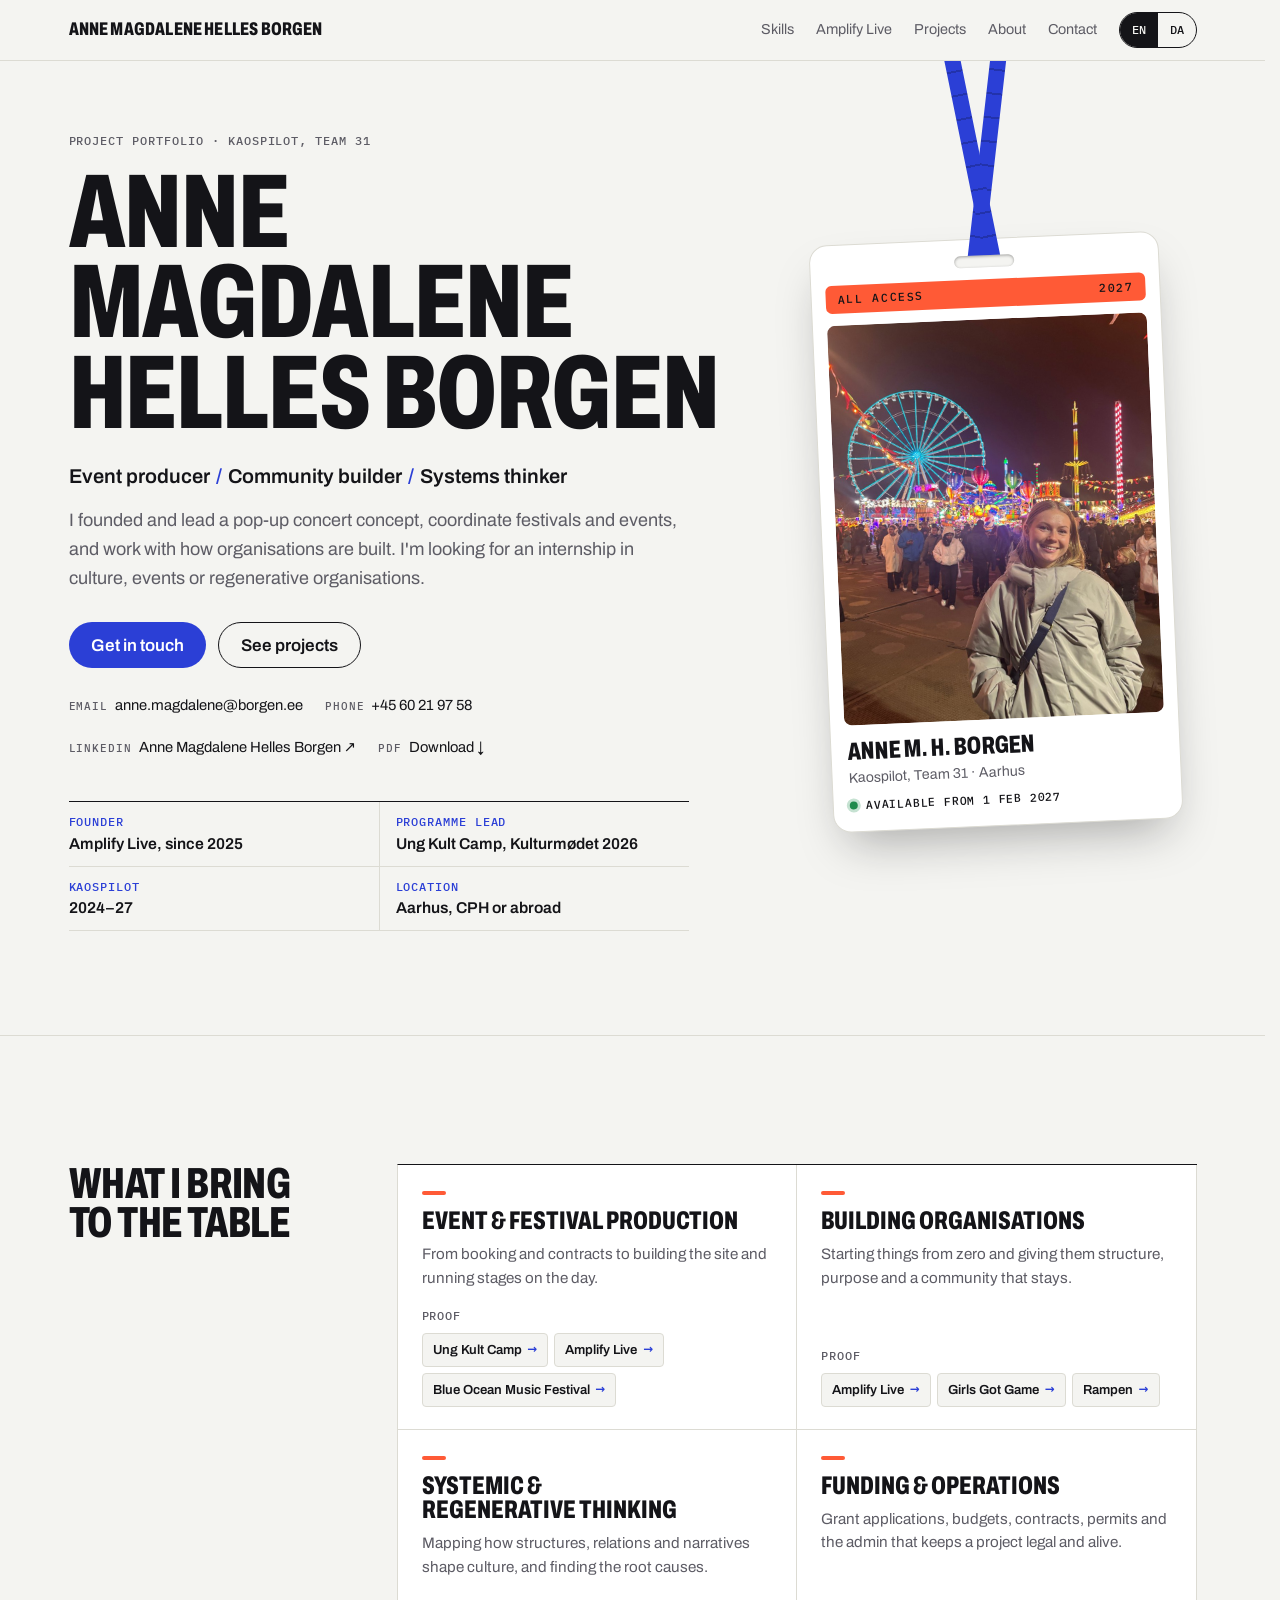
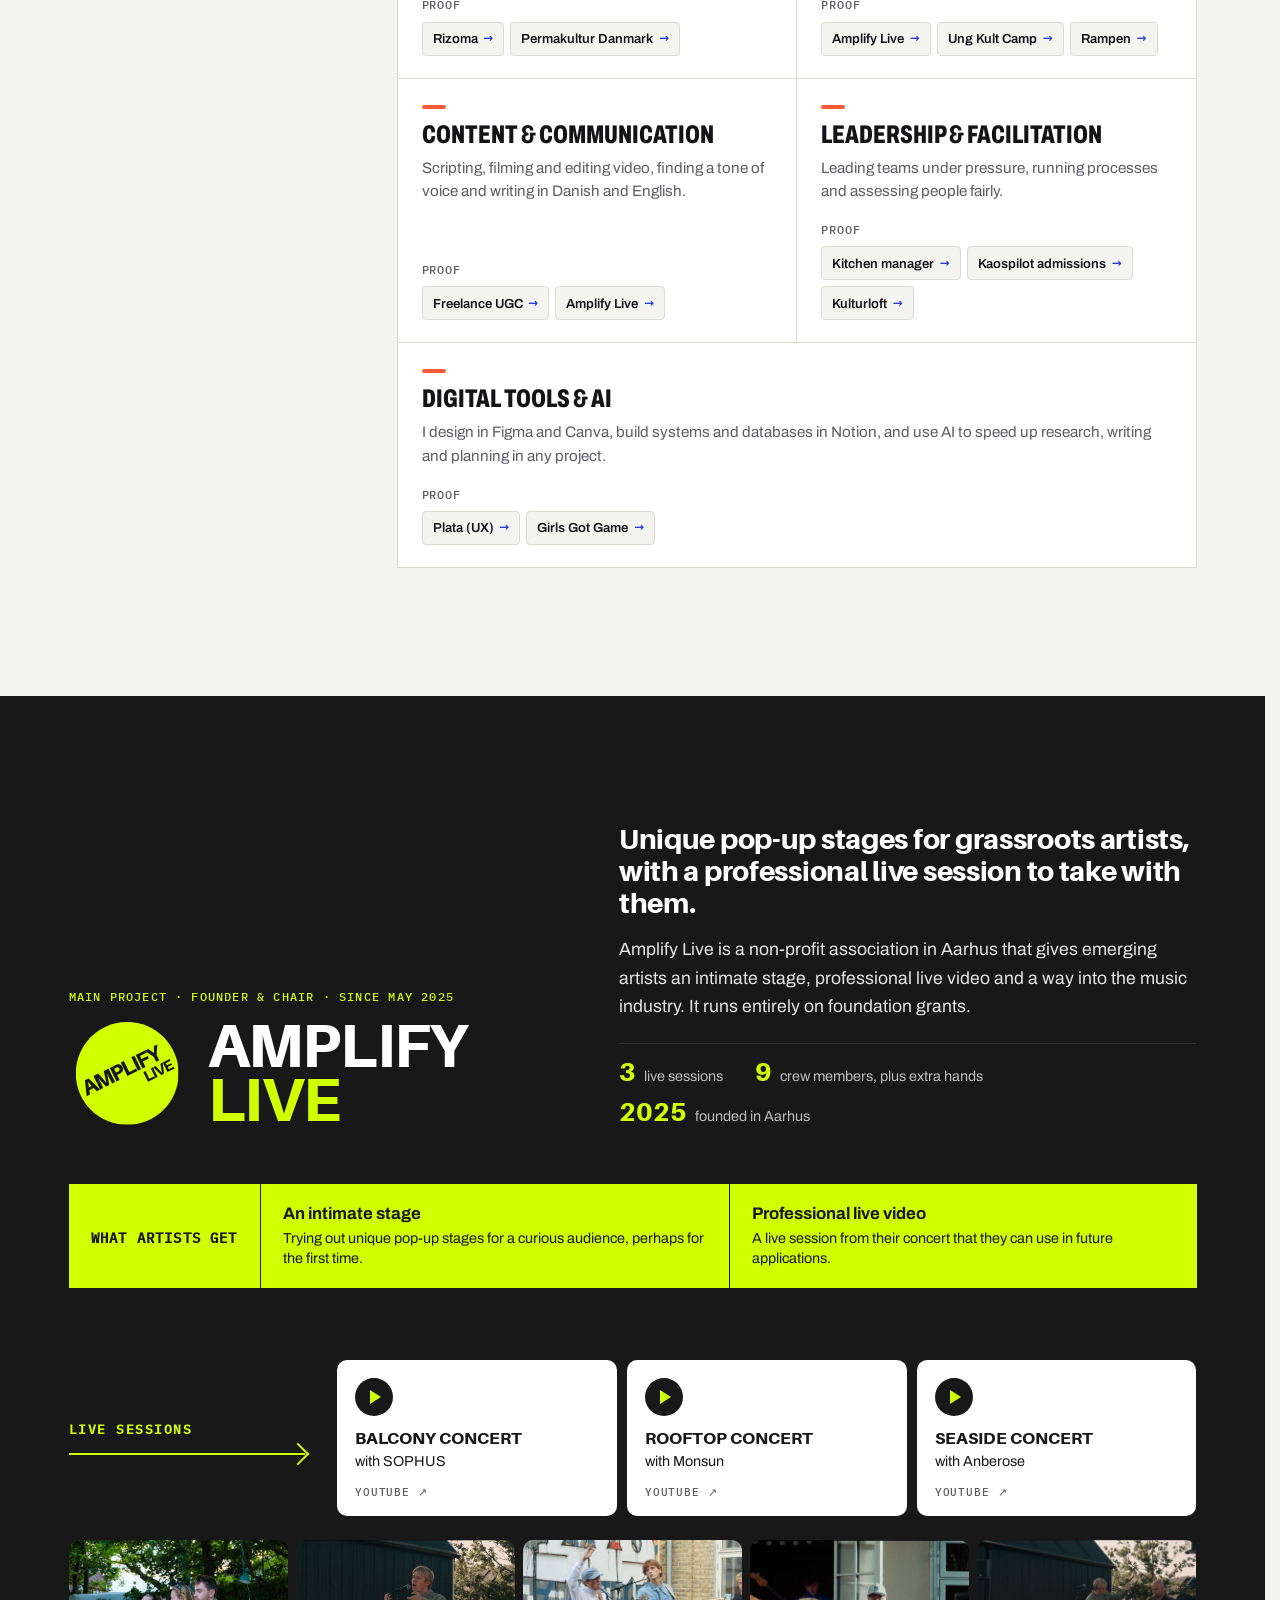
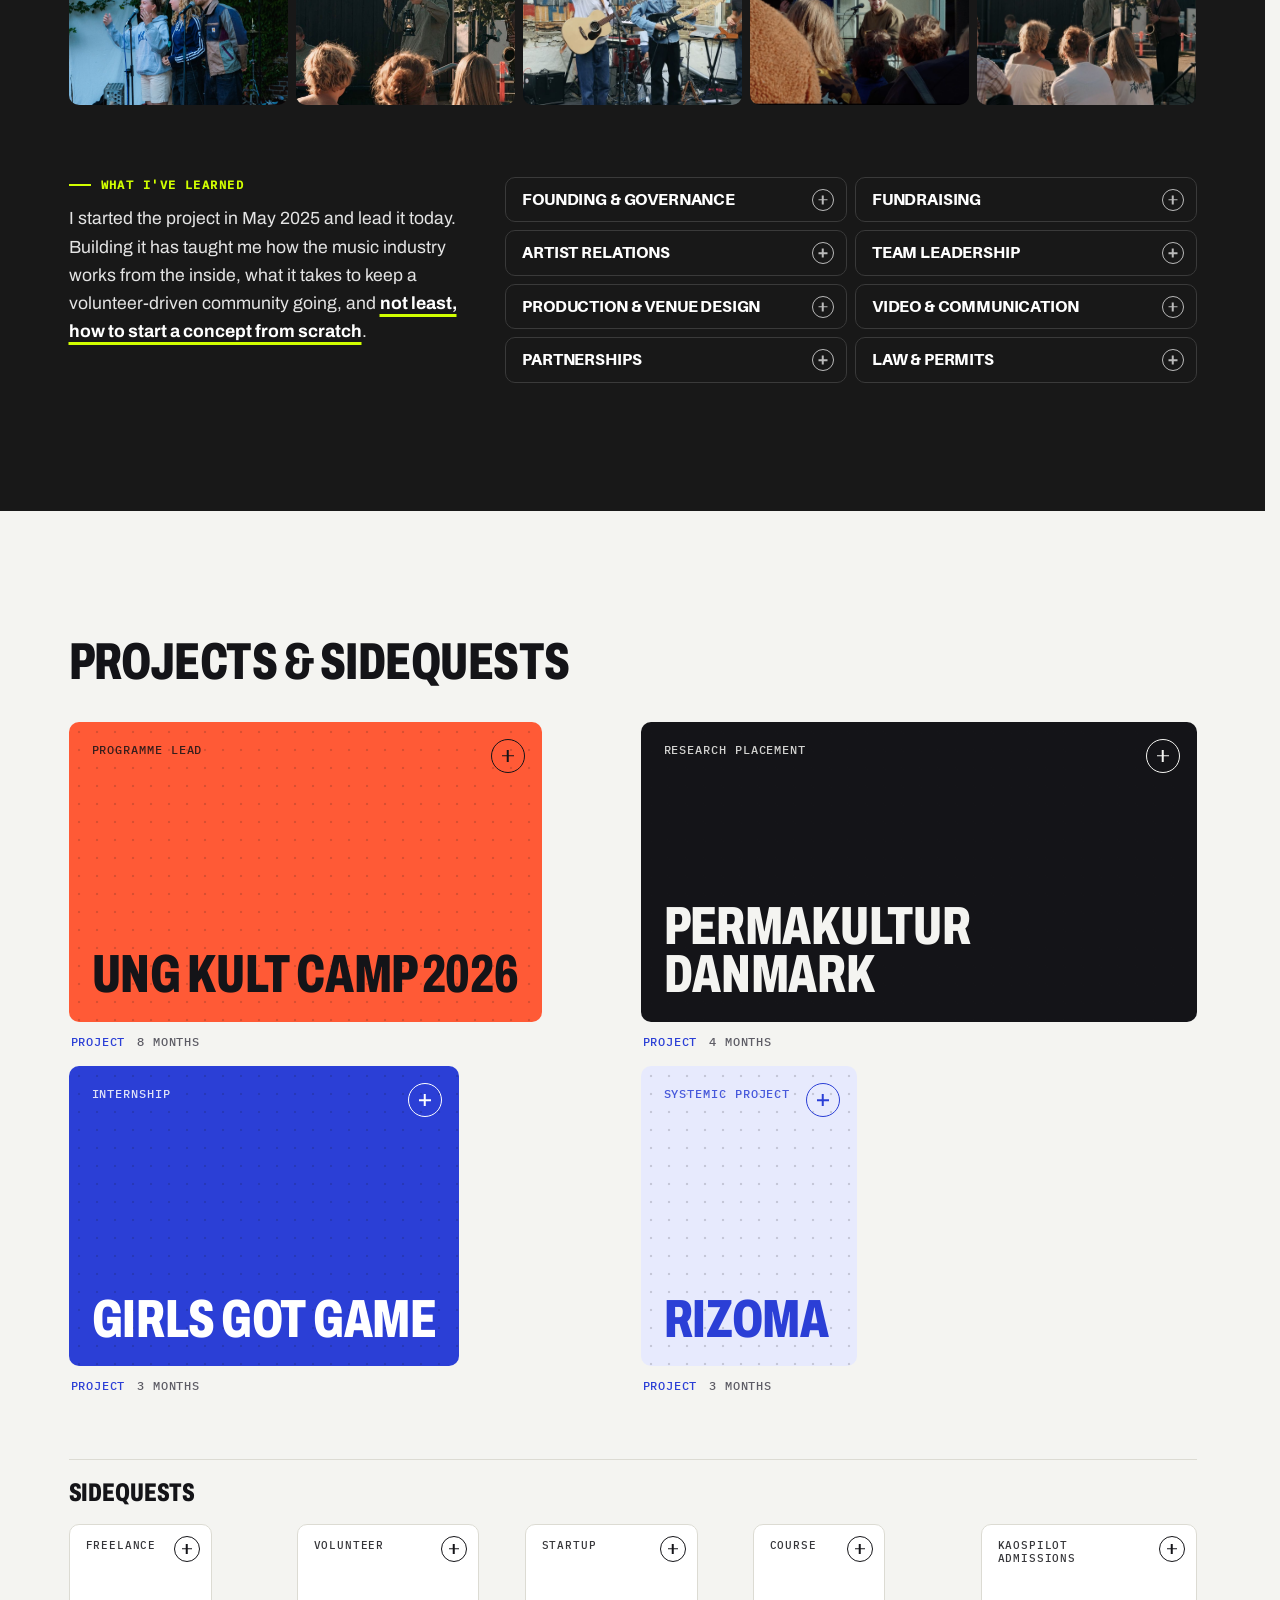
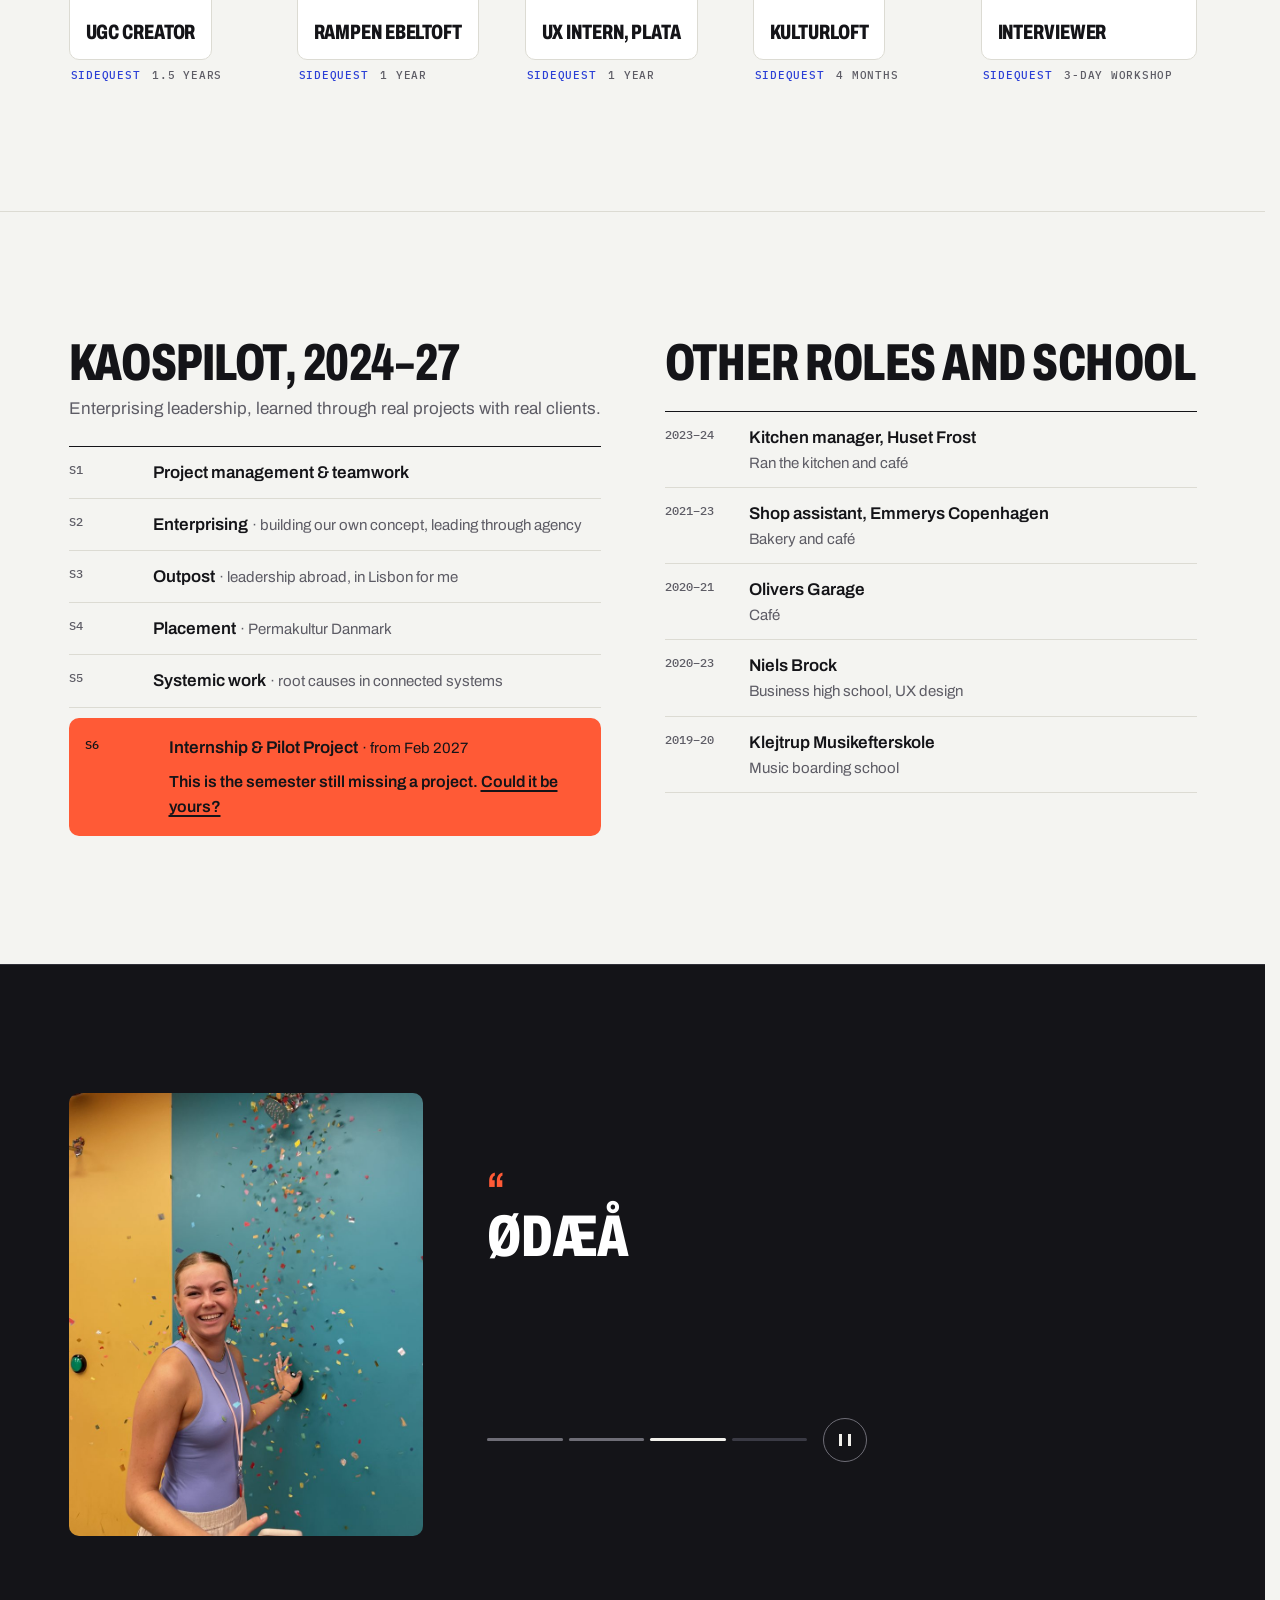
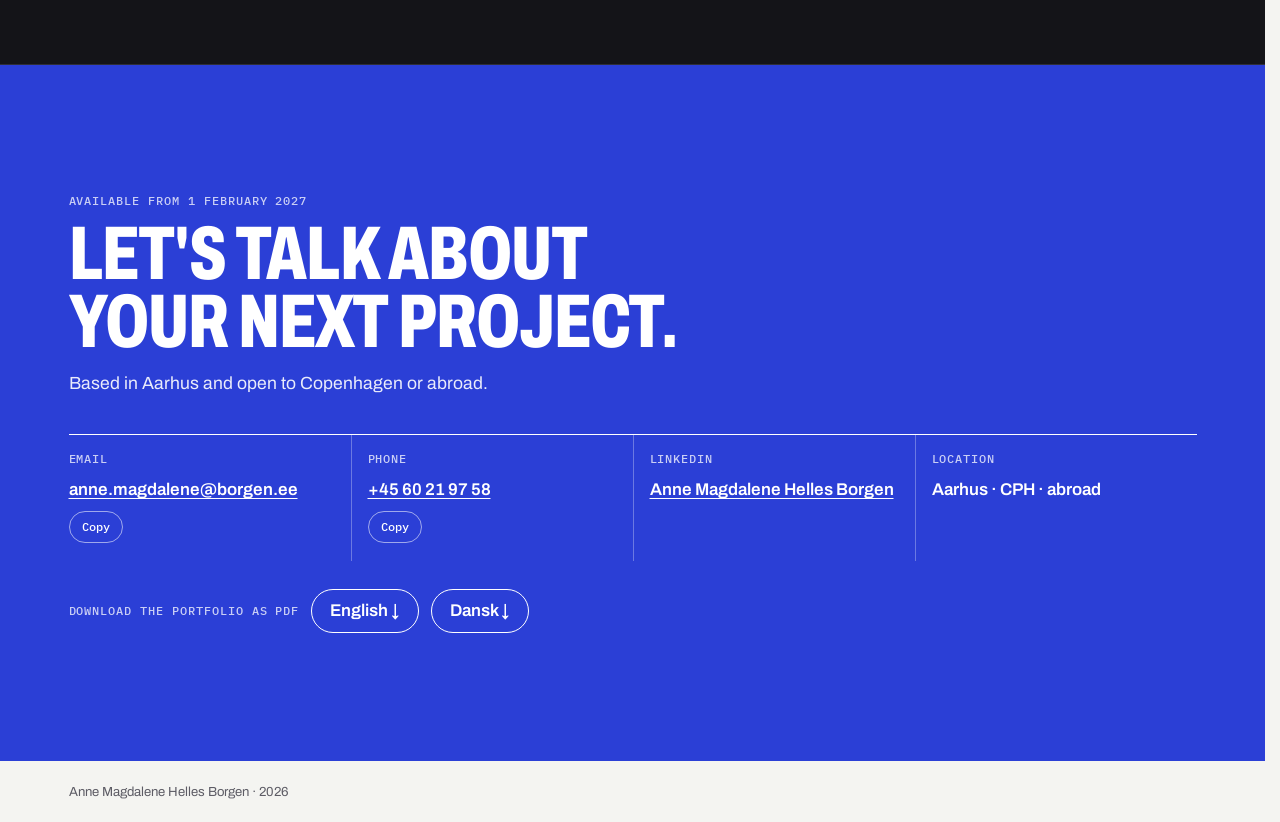
==== index.html @ ac45946b "Add Girls Got Game organisation intro Co-Authored-By: Claude Opus 5.5 <noreply@anthropic.com> Claude" ====
<!doctype html>
<html lang="en" class="is-site">
<head>
<meta charset="utf-8">
<meta name="viewport" content="width=device-width, initial-scale=1">
<title>Anne Magdalene Helles Borgen</title>
<meta name="description" content="Project portfolio of Anne Magdalene Helles Borgen: event producer, community builder and systems thinker. Kaospilot, Team 31. Available for internships from February 2027.">
<meta name="theme-color" content="#F4F4F1" media="(prefers-color-scheme: light)">
<meta name="theme-color" content="#111114" media="(prefers-color-scheme: dark)">
<link rel="icon" href="favicon.svg" type="image/svg+xml">
<link rel="canonical" href="https://annemagdalenne.github.io/">
<meta property="og:type" content="website">
<meta property="og:title" content="Anne Magdalene Helles Borgen · Project portfolio">
<meta property="og:description" content="Project portfolio of Anne Magdalene Helles Borgen: event producer, community builder and systems thinker. Kaospilot, Team 31. Available for internships from February 2027.">
<meta property="og:image" content="https://annemagdalenne.github.io/og-image.jpg">
<meta property="og:image:width" content="1200">
<meta property="og:image:height" content="630">
<meta property="og:url" content="https://annemagdalenne.github.io/">
<meta name="twitter:card" content="summary_large_image">
<style>
@font-face{font-family:"Archivo";src:url("fonts/archivo-latin-wdth-normal.woff2") format("woff2");font-weight:100 900;font-stretch:62% 125%;font-style:normal;font-display:swap}
@font-face{font-family:"IBM Plex Mono";src:url("fonts/ibm-plex-mono-latin-400-normal.woff2") format("woff2");font-weight:400;font-style:normal;font-display:swap}
@font-face{font-family:"IBM Plex Mono";src:url("fonts/ibm-plex-mono-latin-500-normal.woff2") format("woff2");font-weight:500;font-style:normal;font-display:swap}
html{-webkit-text-size-adjust:100%;text-size-adjust:100%}
body{margin:0}
img{max-width:100%}
[hidden]{display:none!important}
</style>
<style>
/* Aileron ExtraBold (CC0), used for the Amplify Live wordmark only */
@font-face{font-family:"Aileron";src:url([data-uri]) format("woff2");font-weight:800;font-style:normal;font-display:swap}
/* Layout: "Backstage pass". Festival-production language with restraint: a tilted all-access
   pass holds the portrait, condensed caps headings read like a line-up poster, and running-order
   rows (mono label + value) carry facts, projects and history. Tokens follow DESIGN.md. */
:root{
  --bg:#F4F4F1; --surface:#FFFFFF; --border:#DCDBD3; --muted:#5D5C65; --text:#141418;
  --primary:#2B3FD6; --primary-soft:#E7EAFD; --on-primary:#FFFFFF;
  --accent:#FF5A36; --success:#1F8A4C;
  --al-lime:#D1FF00; --al-black:#181818; --al-white:#FFFFFF;
  --font:"Archivo","Arial Narrow",system-ui,-apple-system,"Segoe UI",sans-serif;
  --mono:"IBM Plex Mono",ui-monospace,Menlo,monospace;
  --r-chip:4px; --r-card:10px; --r-pass:18px;
  --shadow-pass:0 24px 48px -16px rgb(20 20 24 / .35);
  --sec:128px;
}
@media (prefers-color-scheme:dark){:root:not([data-theme="light"]){
  --bg:#111114; --surface:#1A1A20; --border:#2F2F38; --muted:#A6A5B0; --text:#F1F0EB;
  --primary:#9AA5FF; --primary-soft:#23264A; --on-primary:#111114;
  --accent:#FF6B4A; --success:#4CC27F; --shadow-pass:0 24px 48px -16px rgb(0 0 0 / .7); color-scheme:dark}}
:root[data-theme="dark"]{
  --bg:#111114; --surface:#1A1A20; --border:#2F2F38; --muted:#A6A5B0; --text:#F1F0EB;
  --primary:#9AA5FF; --primary-soft:#23264A; --on-primary:#111114;
  --accent:#FF6B4A; --success:#4CC27F; --shadow-pass:0 24px 48px -16px rgb(0 0 0 / .7); color-scheme:dark}
*{box-sizing:border-box}
html{scroll-behavior:smooth}
body{background:var(--bg);color:var(--text);font-family:var(--font);font-size:1.0625rem;line-height:1.6}
.wrap{max-width:1160px;margin:0 auto;padding-left:max(16px,env(safe-area-inset-left,0px));padding-right:max(16px,env(safe-area-inset-right,0px))}
h1,h2,h3{margin:0;text-wrap:balance}
h1,h2{font-stretch:68%;font-weight:800;text-transform:uppercase;letter-spacing:-.01em;line-height:.9}
h2{font-size:clamp(2.125rem,4.4vw,3.25rem)}
h3{font-size:1.375rem;line-height:1.25;font-weight:700;letter-spacing:-.005em}
p{margin:0}
a{color:inherit;text-underline-offset:3px}
:focus-visible{outline:3px solid var(--primary);outline-offset:2px;border-radius:4px}
.label{font:500 .75rem/1.35 var(--mono);text-transform:uppercase;letter-spacing:.08em;color:var(--muted)}
.sq{display:inline-block;width:.5em;height:.5em;border-radius:50%;background:var(--accent);margin-right:.55em;vertical-align:.1em}
html:not(.da) [lang="da"]{display:none!important}
html.da [lang="en"]{display:none!important}
html:not(.is-site) .site-only{display:none!important}
.skip{position:absolute;left:-9999px;top:8px;z-index:50;background:var(--primary);color:var(--on-primary);padding:10px 16px;border-radius:999px;font-weight:600;text-decoration:none}
.skip:focus{left:max(16px,env(safe-area-inset-left,0px))}
/* bar */
body::before{content:"";position:fixed;inset:0 0 auto;height:env(safe-area-inset-top,0px);z-index:10;background:var(--bg)}
.bar{position:sticky;top:env(safe-area-inset-top,0px);z-index:20;background:color-mix(in srgb,var(--bg) 90%,transparent);backdrop-filter:blur(10px);border-bottom:1px solid var(--border)}
.bar .wrap{display:flex;align-items:center;justify-content:space-between;gap:12px;min-height:60px}
.mark{font-stretch:68%;font-weight:800;text-transform:uppercase;font-size:1.15rem;letter-spacing:.01em;text-decoration:none}
.mark{white-space:nowrap;overflow:hidden;text-overflow:ellipsis;min-width:0}
@media screen and (max-width:420px){.mark{font-size:1rem}}
.bar nav{display:flex;gap:22px;align-items:center}
.bar nav a.nl{text-decoration:none;font-size:.9rem;color:var(--muted);padding:10px 0}
.bar nav a.nl:hover{color:var(--text)}
.lang{display:inline-flex;border:1.5px solid var(--text);border-radius:999px;overflow:hidden}
.lang button{font:500 .75rem/1 var(--mono);min-height:34px;padding:0 12px;border:0;background:transparent;color:var(--text);cursor:pointer}
.lang button[aria-pressed="true"]{background:var(--text);color:var(--bg)}
@media screen and (max-width:820px){.bar nav a.nl{display:none}}
/* hero */
.hero{padding-block:72px 104px;border-bottom:1px solid var(--border);overflow:hidden}
.hero .wrap{display:grid;grid-template-columns:minmax(0,1.4fr) minmax(0,.85fr);gap:64px;align-items:center}
.hero h1{font-size:clamp(3.25rem,8.2vw,7rem);line-height:.86;margin-top:18px}
.hero h1 span{display:block}
.role{font-size:1.25rem;font-weight:600;margin-top:22px}
.role span{color:var(--primary);padding:0 .1em}
.pitch{font-size:1.125rem;max-width:34em;margin-top:14px;color:var(--muted)}
.actions{display:flex;flex-wrap:wrap;gap:12px;margin-top:30px}
.btn{display:inline-flex;align-items:center;min-height:46px;padding:0 22px;border-radius:999px;font-weight:600;text-decoration:none;transition:transform .15s,background .15s}
.btn:hover{transform:translateY(-1px)}
.btn.primary{background:var(--primary);color:var(--on-primary)}
.btn.secondary{border:1.5px solid var(--text)}
.btn.secondary:hover{background:var(--surface)}
.reach{display:flex;flex-wrap:wrap;gap:6px 22px;margin-top:20px;font-size:.92rem}
.reach a{text-decoration:none;padding:6px 0}
.reach a:hover{text-decoration:underline}
.reach .k{font:500 .7rem/1 var(--mono);text-transform:uppercase;letter-spacing:.08em;color:var(--muted);margin-right:7px}
.facts{list-style:none;margin:36px 0 0;padding:0;display:grid;grid-template-columns:1fr 1fr;border-top:1.5px solid var(--text);max-width:620px}
.facts li{display:flex;flex-direction:column;gap:2px;padding:12px 16px 12px 0;border-bottom:1px solid var(--border);min-width:0}
.facts li:nth-child(even){padding-left:16px;border-left:1px solid var(--border)}
.facts b{font:500 .72rem/1.4 var(--mono);text-transform:uppercase;letter-spacing:.08em;color:var(--primary)}
.facts span{font-weight:600;font-size:.98rem;line-height:1.35}
.pass{position:relative;margin:0;justify-self:center;width:min(100%,350px)}
.pass-card{position:relative;background:var(--surface);border:1px solid var(--border);border-radius:var(--r-pass);box-shadow:var(--shadow-pass);padding:14px 14px 18px;transform:rotate(-2.5deg)}
.lanyard{position:absolute;left:50%;top:-578px;width:16px;height:600px;border-radius:2px;transform-origin:50% 100%;
  background:repeating-linear-gradient(180deg,var(--primary) 0 22px,color-mix(in srgb,var(--primary) 80%,#000) 22px 24px)}
.lanyard.l{transform:translateX(-50%) translateX(-9px) rotate(9deg)}
.lanyard.r{transform:translateX(-50%) translateX(9px) rotate(-9deg)}
.slot{position:relative;z-index:1;display:block;width:60px;height:12px;border-radius:999px;margin:2px auto 12px;background:var(--bg);box-shadow:inset 0 1px 3px rgb(0 0 0 / .35)}
.pass-strip{display:flex;justify-content:space-between;align-items:center;background:var(--accent);color:#141418;border-radius:6px;padding:8px 12px;font:500 .72rem/1 var(--mono);text-transform:uppercase;letter-spacing:.14em}
.pass img{display:block;width:100%;height:auto;aspect-ratio:4/5;object-fit:cover;object-position:62% 50%;border-radius:8px;margin-top:12px}
.pass-meta{display:flex;flex-direction:column;gap:4px;margin-top:14px;padding-inline:2px}
.pass-meta b{font-stretch:68%;font-weight:800;text-transform:uppercase;font-size:1.55rem;line-height:1}
.pass-meta .r{font-size:.88rem;color:var(--muted)}
.avail{display:inline-flex;align-items:center;gap:8px;font:500 .72rem/1.3 var(--mono);text-transform:uppercase;letter-spacing:.07em;margin-top:4px}
.avail::before{content:"";width:8px;height:8px;border-radius:50%;background:var(--success);box-shadow:0 0 0 3px color-mix(in srgb,var(--success) 25%,transparent)}
@media screen and (max-width:900px){
  .hero{padding-block:48px 72px}
  .hero .wrap{grid-template-columns:minmax(0,1fr);gap:72px}
  .pass{width:min(100%,320px)}
  .pass-card{transform:rotate(-1.5deg)}
  .lanyard{top:-62px;height:84px}
  .lanyard.l{transform:translateX(-50%) translateX(-8px) rotate(14deg)}
  .lanyard.r{transform:translateX(-50%) translateX(8px) rotate(-14deg)}
}
@media screen and (max-width:520px){.facts{grid-template-columns:1fr}.facts li:nth-child(even){padding-left:0;border-left:0}}
/* sections */
section > .wrap{padding-block:var(--sec)}
@media screen and (max-width:760px){:root{--sec:72px}}
.head{display:flex;flex-direction:column;gap:12px;margin-bottom:40px}
.head p{color:var(--muted);max-width:40em}
/* skills: a 4 x 2 table, heading in the first cell */
#skills > .wrap{display:grid;grid-template-columns:minmax(0,280px) minmax(0,1fr);gap:48px;align-items:start}
.skills-head{position:sticky;top:96px}
.skills{display:grid;grid-template-columns:repeat(2,minmax(0,1fr));border-top:1.5px solid var(--text);border-left:1px solid var(--border)}
.skills > *{min-width:0;padding:26px 24px 22px;border-right:1px solid var(--border);border-bottom:1px solid var(--border)}
.skills-head h2{font-size:clamp(2.1rem,3.4vw,3rem)}
.skill{display:flex;flex-direction:column;gap:10px;background:var(--surface)}
.skills > .skill:last-child{grid-column:1 / -1}
.skill h3{font-stretch:68%;font-weight:800;text-transform:uppercase;font-size:clamp(1.45rem,2vw,1.75rem);line-height:.95;letter-spacing:0}
.skill h3 .sq{display:block;width:24px;height:4px;border-radius:2px;margin:0 0 14px}
.skill p{color:var(--muted);font-size:.95rem;line-height:1.55}
.proof{display:flex;flex-wrap:wrap;gap:6px;align-items:center;margin-top:auto;padding-top:8px}
.proof .label{width:100%;margin-bottom:2px}
.pchip{font:600 .82rem/1.3 var(--font);color:var(--text);background:var(--bg);border:1px solid var(--border);border-radius:var(--r-chip);min-height:34px;padding:4px 10px;cursor:pointer;display:inline-flex;align-items:center;gap:6px;transition:border-color .15s,background .15s,color .15s}
.pchip::after{content:"\2192";font-size:.9em;color:var(--primary);transition:transform .15s}
.pchip:hover,.pchip:focus-visible{border-color:var(--primary);background:var(--primary-soft)}
.pchip:hover::after{transform:translateX(2px)}
@media screen and (max-width:900px){#skills > .wrap{grid-template-columns:minmax(0,1fr);gap:24px}.skills-head{position:static}}
@media screen and (max-width:600px){.skills{grid-template-columns:minmax(0,1fr)}}
/* Amplify Live keeps its own brand: the concept / what artists get / what I learned */
.al{background:var(--al-black);color:var(--al-white)}
.al .wrap{padding-block:var(--sec) 0}
.al-top{display:grid;grid-template-columns:minmax(0,1fr) minmax(0,1.15fr);gap:48px;align-items:end}
.al .kicker{font:500 .75rem/1.4 var(--mono);text-transform:uppercase;letter-spacing:.1em;color:var(--al-lime)}
.al h2{font-family:"Aileron",var(--font);font-stretch:normal;font-weight:800;text-transform:uppercase;letter-spacing:-.02em;font-size:clamp(2.4rem,4.8vw,4.4rem);line-height:.88;margin-top:14px}
.al h2 em{font-style:normal;color:var(--al-lime)}
.al-part{font:600 .75rem/1.4 var(--mono);text-transform:uppercase;letter-spacing:.12em;color:var(--al-lime);display:flex;align-items:center;gap:10px;margin-bottom:12px}
.al-part::before{content:"";width:22px;height:2px;background:currentColor}
.al .lead{font-size:1.1rem;color:#E4E4E4;max-width:34em}
.al .artists{margin-top:16px;font-size:.9rem;color:#A9A9A9}
.al .artists b{color:var(--al-white);font-weight:600}
.al-hl{color:var(--al-white);font-weight:700;text-decoration:underline;text-decoration-color:var(--al-lime);text-decoration-thickness:3px;text-underline-offset:5px}
.offer{margin-top:56px;background:var(--al-lime);color:var(--al-black);display:grid;grid-template-columns:auto repeat(2,minmax(0,1fr))}
.offer > *{padding:20px 22px;min-width:0}
.offer .t{font:600 .75rem/1.4 var(--mono);text-transform:uppercase;letter-spacing:.1em;border-right:1.5px solid var(--al-black);display:flex;align-items:center}
.offer div + div{border-left:1.5px solid var(--al-black)}
.offer .t + div{border-left:0}
.offer b{display:block;font-size:1.05rem;line-height:1.2}
.offer span{display:block;font-size:.9rem;margin-top:4px;line-height:1.4}
/* Amplify media: logo, live sessions, photos */
.al-brand{display:flex;align-items:center;gap:clamp(14px,2vw,24px);margin-top:14px}
.al-brand h2{margin-top:0}
.al-logo{width:clamp(84px,9vw,132px);height:auto;flex:none;transition:transform .6s cubic-bezier(.28,.02,.1,.99)}
.al-brand:hover .al-logo{transform:rotate(-12deg)}
.al-tag{font-family:"Aileron",var(--font);font-weight:800;font-size:clamp(1.3rem,2.2vw,1.75rem);line-height:1.15;letter-spacing:-.01em;color:var(--al-white);max-width:22em;margin-bottom:16px}
.al-stats{list-style:none;margin:22px 0 0;padding:16px 0 0;display:flex;flex-wrap:wrap;gap:12px 32px;border-top:1px solid #333}
.al-stats li{display:flex;align-items:baseline;gap:8px;font-size:.9rem;color:#BDBDBD}
.al-stats b{font-family:"Aileron",var(--font);font-weight:800;font-size:1.6rem;color:var(--al-lime);line-height:1}
.al-live{margin-top:72px;display:grid;grid-template-columns:minmax(0,.55fr) minmax(0,2fr);gap:24px 32px;align-items:center}
.al-arrow{display:flex;flex-direction:column;gap:14px}
.al-arrow-t{font:600 .8rem/1.4 var(--mono);text-transform:uppercase;letter-spacing:.12em;color:var(--al-lime)}
.arr{position:relative;display:block;width:100%;height:2px;background:var(--al-lime)}
.arr::after{content:"";position:absolute;right:-1px;top:50%;width:14px;height:14px;border-top:2px solid var(--al-lime);border-right:2px solid var(--al-lime);transform:translateY(-50%) rotate(45deg)}
.al-all{background:transparent;color:var(--al-lime);border:1.5px solid var(--al-lime)}
.al-all:hover{color:var(--al-black)}
.al-videos{list-style:none;margin:0;padding:0;display:grid;grid-template-columns:repeat(3,minmax(0,1fr));gap:10px}
.al-video{display:flex;flex-direction:column;gap:14px;min-height:150px;height:100%;padding:18px;border-radius:var(--r-card);background:var(--al-white);color:var(--al-black);text-decoration:none;transition:background .2s,transform .2s}
.al-video:hover{background:var(--al-lime);transform:translateY(-2px)}
.al-play{width:38px;height:38px;border-radius:50%;background:var(--al-black);position:relative;flex:none}
.al-play::after{content:"";position:absolute;left:15px;top:12px;border-left:11px solid var(--al-lime);border-top:7px solid transparent;border-bottom:7px solid transparent}
.al-vt{display:flex;flex-direction:column;gap:2px}
.al-vt b{font-family:"Aileron",var(--font);font-weight:800;text-transform:uppercase;font-size:1.05rem;line-height:1.05}
.al-vt > span{font-size:.9rem}
.al-yt{margin-top:auto;font:500 .7rem/1 var(--mono);text-transform:uppercase;letter-spacing:.08em;opacity:.7}
.al-photos{grid-column:1 / -1;display:grid;grid-template-columns:repeat(5,minmax(0,1fr));gap:8px}
.al-photos figure{margin:0;min-width:0;aspect-ratio:4/3;overflow:hidden;border-radius:var(--r-card)}
.al-photos img{display:block;width:100%;height:100%;object-fit:cover;transition:transform .6s cubic-bezier(.28,.02,.1,.99)}
.al-photos figure:hover img{transform:scale(1.04)}
@media screen and (max-width:900px){.al-live{grid-template-columns:minmax(0,1fr);margin-top:56px}.al-videos{grid-template-columns:repeat(3,minmax(0,1fr))}.al-arrow{flex-direction:row;align-items:center}.arr{width:2px;height:44px;flex:none}.arr::after{right:auto;left:50%;top:auto;bottom:-1px;transform:translateX(-50%) rotate(135deg)}.al h2{font-size:clamp(2.6rem,10vw,4.4rem)}}
@media screen and (max-width:640px){.al-videos{grid-template-columns:minmax(0,1fr)}.al-video{min-height:0;flex-direction:row;align-items:center}.al-yt{margin:0 0 0 auto}
  .al-photos{grid-template-columns:1fr 1fr}.al-photos figure:first-child{grid-column:1 / -1;aspect-ratio:3/2}}
@media (prefers-reduced-motion:reduce){.al-logo,.al-photos img,.al-video{transition:none}}
.al-learn{margin-top:72px;display:grid;grid-template-columns:minmax(0,.9fr) minmax(0,1.6fr);gap:48px;align-items:start}
.al-skills{list-style:none;margin:0;padding:0;display:grid;grid-template-columns:repeat(2,minmax(0,1fr));gap:8px;align-items:start}
.al-skill{position:relative;display:flex;flex-direction:column;justify-content:flex-start;gap:0;width:100%;min-height:0;padding:13px 44px 13px 16px;text-align:left;cursor:pointer;
  font:inherit;color:var(--al-white);background:transparent;border:1.5px solid #3A3A3A;border-radius:var(--r-card);transition:background .2s,border-color .2s,color .2s}
.al-skill b{font-family:"Aileron",var(--font);font-weight:800;text-transform:uppercase;font-size:1rem;line-height:1.1;letter-spacing:-.01em}
.al-desc{display:grid;grid-template-rows:0fr;opacity:0;font-size:.92rem;line-height:1.45;transition:grid-template-rows .3s cubic-bezier(.28,.02,.1,.99),opacity .2s,margin .3s}
.al-desc-in{overflow:hidden;min-height:0}
.al-more{position:absolute;top:11px;right:12px;width:22px;height:22px;border-radius:50%;border:1.5px solid currentColor;opacity:.7}
.al-more::before,.al-more::after{content:"";position:absolute;left:50%;top:50%;width:9px;height:1.5px;background:currentColor;transform:translate(-50%,-50%)}
.al-more::after{transform:translate(-50%,-50%) rotate(90deg);transition:transform .2s}
.al-skill[aria-expanded="true"],.al-skill:focus-visible{background:var(--al-lime);border-color:var(--al-lime);color:var(--al-black)}
.al-skill[aria-expanded="true"] .al-desc,.al-skill:focus-visible .al-desc{grid-template-rows:1fr;opacity:1;margin-top:8px}
.al-skill[aria-expanded="true"] .al-more::after{transform:translate(-50%,-50%) rotate(0deg)}
@media (hover:hover) and (pointer:fine){.al-skill:hover{background:var(--al-lime);border-color:var(--al-lime);color:var(--al-black)}.al-skill:hover .al-desc{grid-template-rows:1fr;opacity:1;margin-top:8px}.al-skill:hover .al-more::after{transform:translate(-50%,-50%) rotate(0deg)}}
.al-foot{height:var(--sec)}
@media screen and (max-width:900px){.al-top,.al-learn{grid-template-columns:minmax(0,1fr)}.al-learn{gap:28px;margin-top:56px}.offer{grid-template-columns:1fr 1fr}.offer .t{grid-column:1/-1;border-right:0;border-bottom:1.5px solid var(--al-black)}.offer .t + div{border-left:0}}
@media screen and (max-width:560px){.offer{grid-template-columns:1fr}.offer div + div{border-left:0;border-top:1.5px solid var(--al-black)}.al-skills{grid-template-columns:minmax(0,1fr)}}
/* work gallery (Motion page wipe) */
html{scrollbar-gutter:stable}
html.wlock{overflow:hidden}
.work-head{display:flex;flex-wrap:wrap;justify-content:space-between;align-items:flex-end;gap:20px 40px;margin-bottom:36px}
.work-head .head{margin:0}
.wgrid{list-style:none;margin:0;padding:0;display:grid;gap:16px}
.wgrid-projects{grid-template-columns:repeat(2,minmax(0,1fr))}
.side-head{display:flex;flex-wrap:wrap;align-items:baseline;gap:4px 18px;margin:64px 0 18px;padding-top:20px;border-top:1px solid var(--border)}
.side-head h3{font-stretch:68%;font-weight:800;text-transform:uppercase;font-size:1.6rem;line-height:1}
.side-head p{color:var(--muted);font-size:.95rem}
.wgrid-side{grid-template-columns:repeat(5,minmax(0,1fr));gap:12px}
.wcard.side .wcover{min-height:136px;padding:14px 16px 16px;gap:12px;background-image:none}
.wcard.side .wtitle{font-size:1.3rem;line-height:.95}
.wcard.side .wkind{font-size:.66rem;padding-right:34px}
.wcard.side .wplus{width:26px;height:26px;top:11px;right:11px}
.wcard.side .wplus::before,.wcard.side .wplus::after{width:10px}
.wcard.side .wmeta{font-size:.68rem;padding-top:8px}
.wcard{min-width:0}
.wbtn{display:flex;flex-direction:column;width:100%;height:100%;padding:0;border:0;background:none;color:inherit;font:inherit;text-align:left;cursor:pointer}
.wcover{position:relative;display:flex;flex-direction:column;justify-content:space-between;gap:24px;min-height:220px;padding:20px 22px 22px;border-radius:var(--r-card);overflow:hidden;
  background-color:var(--cv-bg);color:var(--cv-fg);border:1px solid var(--cv-line);
  background-image:radial-gradient(circle,color-mix(in srgb,currentColor 16%,transparent) 1.1px,transparent 1.6px);background-size:18px 18px;transition:transform .25s cubic-bezier(.28,.02,.1,.99)}
.wcard.project .wcover{min-height:300px}
.wkind{font:500 .72rem/1.3 var(--mono);text-transform:uppercase;letter-spacing:.08em;opacity:.85;padding-right:44px}
.wtitle{font-stretch:68%;font-weight:800;text-transform:uppercase;font-size:clamp(1.9rem,3.2vw,2.6rem);line-height:.9;letter-spacing:-.005em;display:block;width:fit-content;max-width:100%}
.wcard.project .wtitle{font-size:clamp(2.2rem,4.2vw,3.4rem)}
.wplus{position:absolute;top:16px;right:16px;width:34px;height:34px;border-radius:50%;border:1.5px solid currentColor;transition:transform .25s,background .25s}
.wplus::before,.wplus::after{content:"";position:absolute;left:50%;top:50%;width:12px;height:1.5px;background:currentColor;transform:translate(-50%,-50%)}
.wplus::after{transform:translate(-50%,-50%) rotate(90deg)}
.wbtn:hover .wcover{transform:translateY(-3px)}
.wbtn:hover .wplus{transform:rotate(90deg);background:color-mix(in srgb,currentColor 14%,transparent)}
.wmeta{display:flex;justify-content:space-between;gap:12px;padding:12px 2px 0;font:500 .74rem/1.4 var(--mono);text-transform:uppercase;letter-spacing:.07em;color:var(--muted)}
.wmeta .wtype{color:var(--primary)}
[data-c="blue"]{--cv-bg:var(--primary);--cv-fg:var(--on-primary);--cv-line:transparent}
[data-c="coral"]{--cv-bg:var(--accent);--cv-fg:#141418;--cv-line:transparent}
[data-c="ink"]{--cv-bg:var(--text);--cv-fg:var(--bg);--cv-line:transparent}
[data-c="paper"]{--cv-bg:var(--surface);--cv-fg:var(--text);--cv-line:var(--border)}
[data-c="soft"]{--cv-bg:var(--primary-soft);--cv-fg:var(--primary);--cv-line:transparent}
.wfull{display:none}
@media screen and (max-width:1000px){.wgrid-side{grid-template-columns:repeat(3,minmax(0,1fr))}}
@media screen and (max-width:640px){.wgrid-projects{grid-template-columns:minmax(0,1fr)}.wcard.project .wcover{min-height:200px}.wgrid-side{grid-template-columns:repeat(2,minmax(0,1fr))}}
/* project detail (opened with the wipe) */
.wdetail{position:fixed;inset:0;z-index:60;overflow-y:auto;overscroll-behavior:contain;background-color:var(--cv-bg);color:var(--cv-fg);
  background-image:radial-gradient(circle,color-mix(in srgb,currentColor 12%,transparent) 1.1px,transparent 1.6px);background-size:22px 22px;
  padding-top:env(safe-area-inset-top,0px);padding-bottom:env(safe-area-inset-bottom,0px)}
.wd-bar{display:flex;justify-content:space-between;align-items:center;gap:12px;min-height:72px}
.wd-close,.wd-step{display:inline-flex;align-items:center;gap:8px;min-height:44px;border:1.5px solid currentColor;border-radius:999px;background:transparent;color:inherit;font:600 .92rem/1 var(--font);cursor:pointer;padding:0 18px}
.wd-step{width:44px;padding:0;justify-content:center}
.wd-close:hover,.wd-step:hover{background:color-mix(in srgb,currentColor 14%,transparent)}
.wd-nav{display:flex;align-items:center;gap:10px}
.wd-pos{font:500 .75rem/1 var(--mono);letter-spacing:.08em;opacity:.8;font-variant-numeric:tabular-nums}
.wd-body{padding-block:clamp(24px,5vh,64px) 96px;max-width:1160px}
.wd-head{display:block}
.wd-head.has-media{display:grid;grid-template-columns:minmax(0,1fr) minmax(0,440px);gap:24px 48px;align-items:end}
.wd-head.has-media .wd-title{font-size:clamp(2.8rem,6vw,6rem)}
.wd-media .wimg{margin:0;max-width:none;aspect-ratio:4/3}
@media screen and (max-width:800px){.wd-head.has-media{grid-template-columns:minmax(0,1fr)}.wd-media{order:-1}.wd-media .wimg{aspect-ratio:16/9}}
.worg{font-size:clamp(1.15rem,1.8vw,1.35rem);line-height:1.5;max-width:40em}
.wd-content .worg + .worg + .wsub{margin-top:26px}
.wd-kind{font:500 .78rem/1.4 var(--mono);text-transform:uppercase;letter-spacing:.09em;opacity:.85}
.wd-title{font-stretch:68%;font-weight:800;text-transform:uppercase;font-size:clamp(3rem,10vw,8rem);line-height:.86;letter-spacing:-.01em;margin-top:14px;width:fit-content;max-width:100%}
.wd-meta{margin-top:22px;font:500 .8rem/1.5 var(--mono);text-transform:uppercase;letter-spacing:.08em;opacity:.85}
.wd-content{margin-top:32px;padding-top:24px;border-top:1.5px solid currentColor;max-width:46em}
.wd-content .wwhere{display:none}
.wd-content .wbody{font-size:1.08rem;line-height:1.6;max-width:40em;opacity:.92}
.wskills{list-style:none;margin:0;padding:0;display:flex;flex-wrap:wrap;gap:8px;align-content:flex-start}
.wskills li{font-weight:600;font-size:.9rem;padding:7px 14px;border-radius:999px;border:1.5px solid currentColor}
.wimg{margin:0 0 28px;aspect-ratio:16/9;max-width:46em;border-radius:var(--r-card);overflow:hidden}
.wimg img{display:block;width:100%;height:100%;object-fit:cover}
.wimg-ph{display:grid;place-items:center;height:100%;border:1.5px dashed currentColor;border-radius:var(--r-card);opacity:.55;font:500 .78rem/1.4 var(--mono);text-transform:uppercase;letter-spacing:.08em}
html.is-site .wimg:not(.has-img){display:none}
.wcard .wfull .wimg{display:none}
.wlink{margin-top:18px}
.wlink a{display:inline-flex;align-items:center;min-height:44px;padding:0 18px;border-radius:999px;border:1.5px solid currentColor;font-weight:600;text-decoration:none}
.wlink a:hover{background:color-mix(in srgb,currentColor 12%,transparent)}
.wsub{font:500 .75rem/1.4 var(--mono);text-transform:uppercase;letter-spacing:.09em;opacity:.8;margin:30px 0 12px}
.wdid{list-style:none;margin:0;padding:0;display:grid;gap:10px}
.wdid li{position:relative;padding-left:24px;font-size:1.05rem;line-height:1.45}
.wdid li::before{content:"";position:absolute;left:0;top:.7em;width:12px;height:2px;background:currentColor}
.wpeek{position:fixed;inset:0;z-index:60;display:grid;place-items:center;padding:16px}
.wp-backdrop{position:absolute;inset:0;background:rgb(17 17 20 / .55);backdrop-filter:blur(3px)}
.wp-card{position:relative;width:min(540px,100%);max-height:calc(100dvh - 32px);overflow:auto;overscroll-behavior:contain;background:var(--surface);color:var(--text);border:1px solid var(--border);border-radius:var(--r-pass);padding:28px 28px 30px;box-shadow:0 30px 60px -20px rgb(0 0 0 / .45)}
.wp-close{position:absolute;top:14px;right:14px;width:44px;height:44px;border-radius:50%;border:1.5px solid var(--text);background:var(--surface);color:var(--text);font-size:1.4rem;line-height:1;cursor:pointer}
.wp-close:hover{background:var(--bg)}
.wp-title{font-stretch:68%;font-weight:800;text-transform:uppercase;font-size:clamp(2rem,6vw,2.8rem);line-height:.9;margin-top:10px;padding-right:52px}
.wp-content .wwhere{display:none}
.wp-content .wbody{font-size:1.05rem;line-height:1.55;margin-top:18px;color:var(--muted)}
.wp-content .wsub{margin-top:22px}
.wp-content .wskills li{border-color:var(--border)}
.sr{position:absolute;width:1px;height:1px;overflow:hidden;clip:rect(0 0 0 0);white-space:nowrap}
::view-transition-group(*){animation-timing-function:cubic-bezier(.28,.02,.1,.99)}
/* kaospilot + other roles: own band colour */
#education{border-top:1px solid var(--border)}
.cols{display:grid;grid-template-columns:minmax(0,1fr) minmax(0,1fr);gap:64px}
@media screen and (max-width:820px){.cols{grid-template-columns:minmax(0,1fr)}}
.sem,.tl{list-style:none;margin:24px 0 0;padding:0;border-top:1.5px solid var(--text)}
.sem li,.tl li{display:grid;grid-template-columns:72px minmax(0,1fr);gap:12px;padding:12px 0;border-bottom:1px solid var(--border)}
.sem .n,.tl .y{font:500 .78rem/1.7 var(--mono);color:var(--muted);font-variant-numeric:tabular-nums}
.sem b,.tl b{font-weight:600}
.sem li > span + span > span,.tl span span{color:var(--muted);font-size:.94rem}
.tl span span{display:block}
.sem li.now{margin-top:10px;padding:16px;border:0;border-radius:var(--r-card);background:var(--accent);color:#141418}
.sem li.now .n,.sem li.now > span + span > span{color:#141418}
.sem li.now .open{display:block;margin-top:8px;font-weight:600;font-size:1rem}
.sem li.now .open a{color:inherit;text-decoration-thickness:2px}
.extra{margin-top:20px;font-size:.94rem;color:var(--muted)}
.extra b{color:var(--text);font-weight:600}
/* about: black band, personal intro, one rotating lesson at a time */
.about{background:#141418;color:#F1F0EB;border-block:1px solid #2F2F38}
.story{display:grid;grid-template-columns:minmax(0,.7fr) minmax(0,1.4fr);gap:64px;align-items:start}
.story figure{margin:0}
.story{align-items:center}
.q-photos{position:relative;aspect-ratio:4/5;overflow:hidden;border-radius:var(--r-card);background:#222}
.q-photos img{position:absolute;inset:0;width:100%;height:100%;object-fit:cover;opacity:0;transition:opacity 1.2s ease}
.q-photos img.is-on{opacity:1}
.quotes{padding-top:8px}
.qlist{list-style:none;margin:0;padding:0;min-height:13.5rem}
.q{display:none}
.q.is-on{display:block}
.q-t{font-stretch:68%;font-weight:800;text-transform:uppercase;font-size:clamp(2.3rem,4.6vw,3.8rem);line-height:.9;letter-spacing:-.005em;color:#FFFFFF;font-variant-numeric:tabular-nums}
.q-t::before{content:"\201C";display:block;color:var(--accent);font-size:.8em;line-height:.6;margin-bottom:6px}
.q-d{margin-top:16px;font-size:1.12rem;line-height:1.5;color:#C9C8C2;max-width:32em}
.q-from{margin-top:14px;font:500 .74rem/1.4 var(--mono);text-transform:uppercase;letter-spacing:.08em;color:#9A99A3}
.q-ctrl{display:flex;align-items:center;gap:16px;margin-top:26px}
.q-dots{display:flex;gap:6px;flex:1;max-width:320px}
.q-dot{flex:1;height:44px;padding:0;border:0;background:none;cursor:pointer;display:flex;align-items:center}
.q-dot::before{content:"";display:block;width:100%;height:3px;border-radius:2px;background:#3A3A44}
.q-dot{position:relative}
.q-fill{position:absolute;left:0;top:50%;height:3px;margin-top:-1.5px;width:100%;border-radius:2px;background:#F1F0EB;transform-origin:left;transform:scaleX(0)}
.q-dot.is-done .q-fill{transform:scaleX(1);background:#6E6D76}
.q-dot.is-on .q-fill{animation:qfill 10s linear forwards}
.quotes.paused .q-dot.is-on .q-fill{animation-play-state:paused}
@keyframes qfill{from{transform:scaleX(0)}to{transform:scaleX(1)}}
.q-pause{width:44px;height:44px;border-radius:50%;border:1.5px solid #6E6D76;background:transparent;color:#F1F0EB;cursor:pointer;display:grid;place-items:center}
.q-pause:hover{border-color:#F1F0EB}
.q-ico{width:12px;height:12px;border-left:3px solid currentColor;border-right:3px solid currentColor}
.q-pause[aria-pressed="true"] .q-ico{width:0;height:0;border-right:0;border-left:11px solid currentColor;border-top:7px solid transparent;border-bottom:7px solid transparent;margin-left:3px}
.about :focus-visible{outline-color:#F1F0EB}
@media (prefers-reduced-motion:reduce){.q-dot.is-on .q-fill{animation:none;transform:scaleX(1)}}
@media screen and (max-width:820px){.story{grid-template-columns:minmax(0,1fr);gap:32px}.story figure{max-width:260px}.qlist{min-height:15rem}}
/* contact */
.contact{background:var(--primary);color:var(--on-primary)}
.contact h2{font-size:clamp(2.6rem,6vw,4.75rem);margin-top:12px}
.contact .label{color:var(--on-primary);opacity:.75}
.contact .sub{margin-top:14px;max-width:38em;font-size:1.1rem;opacity:.9}
.clist{list-style:none;margin:36px 0 0;padding:0;display:grid;grid-template-columns:repeat(4,minmax(0,1fr));border-top:1.5px solid var(--on-primary)}
.clist li{padding:16px 16px 18px 0;display:flex;flex-direction:column;gap:8px;min-width:0}
.clist li + li{padding-left:16px;border-left:1px solid color-mix(in srgb,var(--on-primary) 30%,transparent)}
.clist .v{font-weight:600;overflow-wrap:anywhere}
.copy{align-self:flex-start;font:500 .72rem/1 var(--mono);min-height:32px;padding:0 12px;background:transparent;color:var(--on-primary);border:1px solid color-mix(in srgb,var(--on-primary) 55%,transparent);border-radius:999px;cursor:pointer}
.copy:hover{background:color-mix(in srgb,var(--on-primary) 12%,transparent)}
.dl{display:flex;flex-wrap:wrap;align-items:center;gap:10px 12px;margin-top:28px}
.dlbtn{font-weight:600;text-decoration:none;border:1.5px solid var(--on-primary);border-radius:999px;min-height:44px;display:inline-flex;align-items:center;padding:0 18px}
.dlbtn:hover{background:var(--on-primary);color:var(--primary)}
.contact :focus-visible{outline-color:var(--on-primary)}
@media screen and (max-width:860px){.clist{grid-template-columns:1fr 1fr}.clist li{padding-left:0!important;border-left:0!important;border-bottom:1px solid color-mix(in srgb,var(--on-primary) 30%,transparent)}}
@media screen and (max-width:460px){.clist{grid-template-columns:1fr}}
footer{background:var(--bg);color:var(--muted);font-size:.82rem}
footer .wrap{padding-block:20px}
/* popover */
#ppop{position:absolute;z-index:40;width:min(320px,calc(100vw - 32px));background:var(--text);color:var(--bg);border-radius:var(--r-card);padding:14px 16px;box-shadow:0 14px 34px rgb(0 0 0 / .28);font-size:.9rem;line-height:1.5}
#ppop .pt{font-weight:700;font-size:1rem}
#ppop .pm{font:500 .7rem/1.4 var(--mono);text-transform:uppercase;letter-spacing:.08em;opacity:.7;margin:2px 0 6px}
#ppop a{display:inline-block;margin-top:10px;color:inherit;font-weight:600}
.flash{animation:flash 1.6s ease-out}
@keyframes flash{0%,30%{box-shadow:0 0 0 3px var(--primary)}100%{box-shadow:0 0 0 3px transparent}}
@media (prefers-reduced-motion:reduce){html{scroll-behavior:auto}.flash{animation:none}.btn,.pchip{transition:none}.btn:hover{transform:none}}
@media print{
  @page{size:A4;margin:0}
  html{font-size:11.5px}
  body{-webkit-print-color-adjust:exact;print-color-adjust:exact}
  body::before,.bar,.copy,#ppop,.site-only,.skip,.lanyard,.actions,.wdetail,.wplus,.al-more,.wpeek,.wsub,.wdid,.q-ctrl,.wimg,.wlink{display:none!important}
  .q-photos img{position:static;opacity:1;display:none}.q-photos img:first-child{display:block}.q-photos{aspect-ratio:auto}
  .q{display:block!important;margin-bottom:14px}.q-t{font-size:1.6rem}.q-t::before{display:none}.qlist{min-height:0}
  :root{--sec:30px}
  .hero{padding-block:24px 28px}
  .hero .wrap{grid-template-columns:minmax(0,1fr) 190px;gap:32px}
  .hero h1{font-size:4.6rem}
  .pass{width:190px}
  .pass-card{transform:rotate(-2deg);box-shadow:none}
  .skills > *{padding:12px 12px 12px}
  .skill h3{font-size:1.3rem}
  .al-learn{margin-top:28px;grid-template-columns:minmax(0,1fr);gap:14px}
  .al-live{margin-top:24px;grid-template-columns:minmax(0,1fr);gap:12px}
  .al-video{min-height:0;padding:10px 12px}
  .al-photos img{transition:none}
  .al-skills{grid-template-columns:repeat(4,minmax(0,1fr))}
  .al-skill{min-height:0;padding:10px 12px}
  .al-desc{opacity:1;grid-template-rows:1fr;margin-top:4px}
  .side-head{margin:20px 0 10px}
  .al .wrap{padding-block:30px 0}.al-foot{height:30px}.offer{margin-top:24px}
  .work-head{margin-bottom:16px}
  .wgrid{gap:12px 16px}
  .wcard{break-inside:avoid}
  .wbtn{height:auto}
  .wcover,.wcard.project .wcover{min-height:0!important;padding:12px 14px;gap:10px}
  .wtitle,.wcard.project .wtitle{font-size:1.9rem}
  .wfull{display:block;margin-top:6px;font-size:.92rem;color:var(--muted)}
  .worg{display:none}
  .wfull .wwhere{display:none}
  .wskills{display:none}
  .story{grid-template-columns:150px minmax(0,1fr);gap:32px}
  .al,.contact{break-inside:avoid}
  #work{break-before:page}
  .skill,.q,.sem li,.tl li,.offer,.al-skill,.clist{break-inside:avoid}
}
</style>
</head>
<body>
<a class="skip" href="#skills"><span lang="en">Skip to content</span><span lang="da">Spring til indhold</span></a>
<div class="bar">
  <div class="wrap">
    <a class="mark" href="#top">Anne Magdalene Helles Borgen</a>
    <nav aria-label="Sections">
      <a class="nl" href="#skills"><span lang="en">Skills</span><span lang="da">Kompetencer</span></a>
      <a class="nl" href="#amplify">Amplify Live</a>
      <a class="nl" href="#work"><span lang="en">Projects</span><span lang="da">Projekter</span></a>
      <a class="nl" href="#about"><span lang="en">About</span><span lang="da">Om mig</span></a>
      <a class="nl" href="#contact"><span lang="en">Contact</span><span lang="da">Kontakt</span></a>
      <div class="lang" role="group" aria-label="Language / Sprog">
        <button type="button" id="btn-en" data-l="en" aria-pressed="true">EN</button>
        <button type="button" id="btn-da" data-l="da" aria-pressed="false">DA</button>
      </div>
    </nav>
  </div>
</div>
<header class="hero" id="top">
  <div class="wrap">
    <div>
      <p class="label"><span lang="en">Project portfolio · Kaospilot, Team 31</span><span lang="da">Projektportefølje · Kaospilot, Hold 31</span></p>
      <h1><span>Anne Magdalene</span> <span>Helles Borgen</span></h1>
      <p class="role" lang="en">Event producer <span>/</span> Community builder <span>/</span> Systems thinker</p>
      <p class="role" lang="da">Eventproducent <span>/</span> Fællesskabsbygger <span>/</span> Systemisk tænker</p>
      <p class="pitch" lang="en">I founded and lead a pop-up concert concept, coordinate festivals and events, and work with how organisations are built. I'm looking for an internship in culture, events or regenerative organisations.</p>
      <p class="pitch" lang="da">Jeg har stiftet og leder et pop-up koncertkoncept, koordinerer festivaler og events og arbejder med, hvordan organisationer bygges. Jeg søger praktik inden for kultur, events eller regenerative organisationer.</p>
      <div class="actions">
        <a class="btn primary" href="#contact"><span lang="en">Get in touch</span><span lang="da">Kontakt mig</span></a>
        <a class="btn secondary" href="#work"><span lang="en">See projects</span><span lang="da">Se projekter</span></a>
      </div>
      <div class="reach">
        <a href="mailto:anne.magdalene@borgen.ee"><span class="k">Email</span>anne.magdalene@borgen.ee</a>
        <a href="tel:+4560219758"><span class="k" lang="en">Phone</span><span class="k" lang="da">Tlf.</span>+45 60 21 97 58</a>
        <a href="https://www.linkedin.com/in/anne-magdalene-helles-borgen-744077201/" target="_blank" rel="noopener"><span class="k">LinkedIn</span>Anne Magdalene Helles Borgen ↗</a>
        <a class="site-only" href="Anne-Magdalene-Helles-Borgen-Portfolio-EN.pdf" download lang="en"><span class="k">PDF</span>Download ↓</a>
        <a class="site-only" href="Anne-Magdalene-Helles-Borgen-Portfolio-DA.pdf" download lang="da"><span class="k">PDF</span>Hent ↓</a>
      </div>
      <ul class="facts">
        <li><b lang="en">Founder</b><b lang="da">Stifter</b><span lang="en">Amplify Live, since 2025</span><span lang="da">Amplify Live, siden 2025</span></li>
        <li><b lang="en">Programme lead</b><b lang="da">Programansvarlig</b><span lang="en">Ung Kult Camp, Kulturmødet 2026</span><span lang="da">Ung Kult Camp, Kulturmødet 2026</span></li>
        <li><b>Kaospilot</b><span>2024–27</span></li>
        <li><b lang="en">Location</b><b lang="da">Lokation</b><span lang="en">Aarhus, CPH or abroad</span><span lang="da">Aarhus, KBH eller udlandet</span></li>
      </ul>
    </div>
    <figure class="pass">
      <div class="pass-card">
        <span class="lanyard l" aria-hidden="true"></span><span class="lanyard r" aria-hidden="true"></span>
        <span class="slot" aria-hidden="true"></span>
        <p class="pass-strip"><span>All access</span><span>2027</span></p>
        <img src="portrait-fair.jpg" alt="Anne smiling at a busy night fairground with a lit ferris wheel behind her" width="900" height="1200">
        <figcaption class="pass-meta">
          <b>Anne M. H. Borgen</b>
          <span class="r" lang="en">Kaospilot, Team 31 · Aarhus</span><span class="r" lang="da">Kaospilot, Hold 31 · Aarhus</span>
          <span class="avail" lang="en">Available from 1 Feb 2027</span><span class="avail" lang="da">Ledig fra 1. feb. 2027</span>
        </figcaption>
      </div>
    </figure>
  </div>
</header>
<section id="skills">
  <div class="wrap">
    <div class="skills-head"><h2><span lang="en">What I bring to the table</span><span lang="da">Hvad jeg bringer til bords</span></h2></div>
    <div class="skills">
      <article class="skill">
        <h3><span class="sq"></span><span lang="en">Event &amp; festival production</span><span lang="da">Event- og festivalproduktion</span></h3>
        <p lang="en">From booking and contracts to building the site and running stages on the day.</p>
        <p lang="da">Fra booking og kontrakter til opbygning af området og afvikling af scener på dagen.</p>
        <div class="proof"><span class="label" lang="en">Proof</span><span class="label" lang="da">Erfaring</span><button type="button" class="pchip" data-p="ukc">Ung Kult Camp</button><button type="button" class="pchip" data-p="amplify">Amplify Live</button><button type="button" class="pchip" data-p="blueocean">Blue Ocean Music Festival</button></div>
      </article>
      <article class="skill">
        <h3><span class="sq"></span><span lang="en">Building organisations</span><span lang="da">At bygge organisationer</span></h3>
        <p lang="en">Starting things from zero and giving them structure, purpose and a community that stays.</p>
        <p lang="da">At starte noget fra bunden og give det struktur, retning og et fællesskab, der bliver.</p>
        <div class="proof"><span class="label" lang="en">Proof</span><span class="label" lang="da">Erfaring</span><button type="button" class="pchip" data-p="amplify">Amplify Live</button><button type="button" class="pchip" data-p="ggg">Girls Got Game</button><button type="button" class="pchip" data-p="rampen">Rampen</button></div>
      </article>
      <article class="skill">
        <h3><span class="sq"></span><span lang="en">Systemic &amp; regenerative thinking</span><span lang="da">Systemisk og regenerativ tænkning</span></h3>
        <p lang="en">Mapping how structures, relations and narratives shape culture, and finding the root causes.</p>
        <p lang="da">At kortlægge, hvordan strukturer, relationer og fortællinger former kulturen, og finde grundårsagerne.</p>
        <div class="proof"><span class="label" lang="en">Proof</span><span class="label" lang="da">Erfaring</span><button type="button" class="pchip" data-p="rizoma">Rizoma</button><button type="button" class="pchip" data-p="pkdk">Permakultur Danmark</button></div>
      </article>
      <article class="skill">
        <h3><span class="sq"></span><span lang="en">Funding &amp; operations</span><span lang="da">Fondsmidler og drift</span></h3>
        <p lang="en">Grant applications, budgets, contracts, permits and the admin that keeps a project legal and alive.</p>
        <p lang="da">Fondsansøgninger, budgetter, kontrakter, tilladelser og den administration, der holder et projekt lovligt og levende.</p>
        <div class="proof"><span class="label" lang="en">Proof</span><span class="label" lang="da">Erfaring</span><button type="button" class="pchip" data-p="amplify">Amplify Live</button><button type="button" class="pchip" data-p="ukc">Ung Kult Camp</button><button type="button" class="pchip" data-p="rampen">Rampen</button></div>
      </article>
      <article class="skill">
        <h3><span class="sq"></span><span lang="en">Content &amp; communication</span><span lang="da">Indhold og kommunikation</span></h3>
        <p lang="en">Scripting, filming and editing video, finding a tone of voice and writing in Danish and English.</p>
        <p lang="da">Manus, optagelse og klipning af video, at finde en tone of voice og skrive på dansk og engelsk.</p>
        <div class="proof"><span class="label" lang="en">Proof</span><span class="label" lang="da">Erfaring</span><button type="button" class="pchip" data-p="ugc">Freelance UGC</button><button type="button" class="pchip" data-p="amplify">Amplify Live</button></div>
      </article>
      <article class="skill">
        <h3><span class="sq"></span><span lang="en">Leadership &amp; facilitation</span><span lang="da">Ledelse og facilitering</span></h3>
        <p lang="en">Leading teams under pressure, running processes and assessing people fairly.</p>
        <p lang="da">At lede teams under pres, styre processer og vurdere mennesker fair.</p>
        <div class="proof"><span class="label" lang="en">Proof</span><span class="label" lang="da">Erfaring</span><button type="button" class="pchip" data-p="kitchen" lang="en">Kitchen manager</button><button type="button" class="pchip" data-p="kitchen" lang="da">Køkkenleder</button><button type="button" class="pchip" data-p="admissions" lang="en">Kaospilot admissions</button><button type="button" class="pchip" data-p="admissions" lang="da">Kaospilot-optag</button><button type="button" class="pchip" data-p="kulturloft">Kulturloft</button></div>
      </article>
      <article class="skill">
          <h3><span class="sq"></span><span lang="en">Digital tools &amp; AI</span><span lang="da">Digitale værktøjer og AI</span></h3>
          <p lang="en">I design in Figma and Canva, build systems and databases in Notion, and use AI to speed up research, writing and planning in any project.</p>
          <p lang="da">Jeg designer i Figma og Canva, bygger systemer og databaser i Notion og bruger AI til at gøre research, skrivning og planlægning hurtigere i ethvert projekt.</p>
          <div class="proof"><span class="label" lang="en">Proof</span><span class="label" lang="da">Erfaring</span><button type="button" class="pchip" data-p="plata">Plata (UX)</button><button type="button" class="pchip" data-p="ggg">Girls Got Game</button></div>
      </article>
    </div>
  </div>
</section>
<section class="al" id="amplify">
  <div class="wrap">
    <div class="al-top">
      <div>
        <p class="kicker"><span lang="en">Main project · Founder &amp; chair · Since May 2025</span><span lang="da">Hovedprojekt · Stifter og formand · Siden maj 2025</span></p>
        <div class="al-brand"><img class="al-logo" src="img/amplify/amplify-live-logo.svg" alt="Amplify Live logo" width="158" height="142"><h2>Amplify<br><em>Live</em></h2></div>
      </div>
      <div>
        <p class="al-tag" lang="en">Unique pop-up stages for grassroots artists, with a professional live session to take with them.</p>
        <p class="al-tag" lang="da">Unikke pop-up-scener for græsrodsartister, med en professionel live-session i bagagen.</p>
        <p class="lead" lang="en">Amplify Live is a non-profit association in Aarhus that gives emerging artists an intimate stage, professional live video and a way into the music industry. It runs entirely on foundation grants.</p>
        <p class="lead" lang="da">Amplify Live er en non-profit forening i Aarhus, der giver nye artister en intim scene, professionel livevideo og en vej ind i musikbranchen. Foreningen drives udelukkende af fondsmidler.</p>
        <ul class="al-stats">
          <li><b>3</b><span lang="en">live sessions</span><span lang="da">live-sessions</span></li>
          <li><b>9</b><span lang="en">crew members, plus extra hands</span><span lang="da">i crewet, plus ekstra hænder</span></li>
          <li><b>2025</b><span lang="en">founded in Aarhus</span><span lang="da">stiftet i Aarhus</span></li>
        </ul>
      </div>
    </div>
    <div class="offer">
      <p class="t"><span lang="en">What artists get</span><span lang="da">Det får artisterne</span></p>
      <div><b lang="en">An intimate stage</b><b lang="da">En intim scene</b><span lang="en">Trying out unique pop-up stages for a curious audience, perhaps for the first time.</span><span lang="da">At afprøve unikke pop-up-scener for et nysgerrigt publikum – evt. for første gang.</span></div>
      <div><b lang="en">Professional live video</b><b lang="da">Professionel livevideo</b><span lang="en">A live session from their concert that they can use in future applications.</span><span lang="da">Live-session fra deres koncert, som kan bruges i fremtidige ansøgninger.</span></div>
    </div>
    <div class="al-live">
      <div class="al-live-head">
        <p class="al-arrow"><span class="al-arrow-t"><span lang="en">Live sessions</span><span lang="da">Live-sessions</span></span><span class="arr" aria-hidden="true"></span></p>
      </div>
      <ul class="al-videos">
        <li><a class="al-video" href="https://www.youtube.com/watch?v=h4WnKVaH6rU&amp;t=1463s" target="_blank" rel="noopener"><span class="al-play" aria-hidden="true"></span><span class="al-vt"><b><span lang="en">Balcony Concert</span><span lang="da">Altankoncert</span></b><span><span lang="en">with</span><span lang="da">med</span> SOPHUS</span></span><span class="al-yt">YouTube ↗</span></a></li>
        <li><a class="al-video" href="https://www.youtube.com/watch?v=bSEjZb2h7Z8" target="_blank" rel="noopener"><span class="al-play" aria-hidden="true"></span><span class="al-vt"><b><span lang="en">Rooftop Concert</span><span lang="da">Tagkoncert</span></b><span><span lang="en">with</span><span lang="da">med</span> Monsun</span></span><span class="al-yt">YouTube ↗</span></a></li>
        <li><a class="al-video" href="https://www.youtube.com/watch?v=SjQj6zRdfbs" target="_blank" rel="noopener"><span class="al-play" aria-hidden="true"></span><span class="al-vt"><b><span lang="en">Seaside Concert</span><span lang="da">Havnekoncert</span></b><span><span lang="en">with</span><span lang="da">med</span> Anberose</span></span><span class="al-yt">YouTube ↗</span></a></li>
      </ul>
      <div class="al-photos">
        <figure><img src="img/amplify/hosting.jpg" alt="Three hosts introducing a concert on a garden stage" width="1400" height="933" decoding="async"></figure>
        <figure><img src="img/amplify/seaside-1.jpg" alt="A singer with a lantern and a saxophonist performing by black wooden huts" width="1400" height="634" decoding="async"></figure>
        <figure><img src="img/amplify/courtyard.jpg" alt="A band playing in a courtyard in front of a painted wall" width="1400" height="782" decoding="async"></figure>
        <figure><img src="img/amplify/balcony.jpg" alt="A singer performing from a doorway above the audience" width="1400" height="768" decoding="async"></figure>
        <figure><img src="img/amplify/seaside-2.jpg" alt="The audience at a seaside concert, one wearing an Amplify Live shirt" width="1400" height="685" decoding="async"></figure>
      </div>
    </div>
    <div class="al-learn">
      <div class="al-learn-text">
        <p class="al-part"><span lang="en">What I've learned</span><span lang="da">Det har jeg lært</span></p>
        <p class="lead" lang="en">I started the project in May 2025 and lead it today. Building it has taught me how the music industry works from the inside, what it takes to keep a volunteer-driven community going, and <strong class="al-hl">not least, how to start a concept from scratch</strong>.</p>
        <p class="lead" lang="da">Jeg startede projektet i maj 2025 og leder det i dag. Arbejdet har lært mig, hvordan musikbranchen fungerer indefra, hvad der skal til for at holde et frivilligt fællesskab kørende, og <strong class="al-hl">ikke mindst, det at starte et koncept fra bunden</strong>.</p>
      </div>
      <ul class="al-skills">
        <li><button type="button" class="al-skill" aria-expanded="false"><b><span lang="en">Founding &amp; governance</span><span lang="da">Stiftelse og drift</span></b><span class="al-desc"><span class="al-desc-in"><span lang="en">Registering the association, setting up banking and admin, and keeping it running.</span><span lang="da">At registrere foreningen, sætte bank og administration op og holde driften kørende.</span></span></span><span class="al-more" aria-hidden="true"></span></button></li>
        <li><button type="button" class="al-skill" aria-expanded="false"><b><span lang="en">Fundraising</span><span lang="da">Fundraising</span></b><span class="al-desc"><span class="al-desc-in"><span lang="en">Writing foundation applications and managing the budgets, our only income.</span><span lang="da">At skrive fondsansøgninger og styre budgetterne, vores eneste indtægt.</span></span></span><span class="al-more" aria-hidden="true"></span></button></li>
        <li><button type="button" class="al-skill" aria-expanded="false"><b><span lang="en">Artist relations</span><span lang="da">Artistkontakt</span></b><span class="al-desc"><span class="al-desc-in"><span lang="en">Reaching out, coordinating together, helping with requests, and being the contact from first message to soundcheck.</span><span lang="da">At række ud, koordinere i fællesskab, hjælpe med ønsker og være kontaktperson fra første besked til soundcheck.</span></span></span><span class="al-more" aria-hidden="true"></span></button></li>
        <li><button type="button" class="al-skill" aria-expanded="false"><b><span lang="en">Team leadership</span><span lang="da">Teamledelse</span></b><span class="al-desc"><span class="al-desc-in"><span lang="en">Bringing the crew together and sharing out the roles behind each concert.</span><span lang="da">At samle crewet og fordele arbejdsposterne bag hver koncert.</span></span></span><span class="al-more" aria-hidden="true"></span></button></li>
        <li><button type="button" class="al-skill" aria-expanded="false"><b><span lang="en">Production &amp; venue design</span><span lang="da">Produktion og rumdesign</span></b><span class="al-desc"><span class="al-desc-in"><span lang="en">Finding the stage, shaping the room and the look, and planning the run of show.</span><span lang="da">At finde scenen, forme rummet og udtrykket og planlægge afviklingen.</span></span></span><span class="al-more" aria-hidden="true"></span></button></li>
        <li><button type="button" class="al-skill" aria-expanded="false"><b><span lang="en">Video &amp; communication</span><span lang="da">Video og kommunikation</span></b><span class="al-desc"><span class="al-desc-in"><span lang="en">Planning the live sessions and writing bilingual posts in a shared tone of voice.</span><span lang="da">At planlægge live-sessions og skrive tosprogede opslag i en fælles tone of voice.</span></span></span><span class="al-more" aria-hidden="true"></span></button></li>
        <li><button type="button" class="al-skill" aria-expanded="false"><b><span lang="en">Partnerships</span><span lang="da">Partnerskaber</span></b><span class="al-desc"><span class="al-desc-in"><span lang="en">Building collaborations, e.g. an upcycled merch workshop with Pop Up Lop, using the audience's unworn clothes.</span><span lang="da">At skabe samarbejder, f.eks. en upcycling-merchworkshop med Pop Up Lop af publikums aflagte tøj.</span></span></span><span class="al-more" aria-hidden="true"></span></button></li>
        <li><button type="button" class="al-skill" aria-expanded="false"><b><span lang="en">Law &amp; permits</span><span lang="da">Regler og tilladelser</span></b><span class="al-desc"><span class="al-desc-in"><span lang="en">Getting to grips with the rules for events, venues and a grant-funded association.</span><span lang="da">At sætte sig ind i reglerne for events, spillesteder og en fondsfinansieret forening.</span></span></span><span class="al-more" aria-hidden="true"></span></button></li>
      </ul>
    </div>
    <div class="al-foot"></div>
  </div>
</section>
<section id="work">
  <div class="wrap">
    <div class="work-head">
      <div class="head">
        <h2><span lang="en">Projects &amp; sidequests</span><span lang="da">Projekter &amp; sidequests</span></h2>
      </div>
    </div>
    <ul class="wgrid wgrid-projects">
      <li class="wcard project" id="p-ukc" data-kind="project" data-c="coral">
        <button type="button" class="wbtn" aria-haspopup="dialog">
          <span class="wcover"><span class="wkind"><span lang="en">Programme lead</span><span lang="da">Programansvarlig</span></span><span class="wplus" aria-hidden="true"></span><span class="wtitle"><span>Ung Kult Camp 2026</span></span></span>
          <span class="wmeta"><span class="wtype"><span lang="en">Project</span><span lang="da">Projekt</span></span><span><span lang="en">8 months</span><span lang="da">8 måneder</span></span></span>
        </button>
        <div class="wfull"><figure class="wimg" data-img="img/projects/ukc.jpg"><span class="wimg-ph"><span lang="en">Room for a photo</span><span lang="da">Plads til et billede</span></span></figure><p class="wwhere"><span>Kulturmødet, Mors</span></p><p class="worg" lang="en">Ung Kult is a Danish youth culture organisation that creates art and culture activities for 15–30-year-olds, with a focus on cultural entrepreneurship. Ung Kult Camp runs its own programme during Kulturmødet, the annual culture meeting on Mors.</p><p class="worg" lang="da">Ung Kult er en dansk ungdomskulturorganisation, der skaber kunst- og kulturaktiviteter for 15–30-årige med fokus på kulturelt iværksætteri. Ung Kult Camp kører sit eget program under Kulturmødet, det årlige kulturmøde på Mors.</p><p class="wsub" lang="en">My role</p><p class="wsub" lang="da">Min rolle</p><p class="wbody" lang="en">I was responsible for part of the youth programme at Kulturmødet, the national culture festival on Mors. I found and hired the acts, handled their contracts and needs, built the physical festival space and ran the schedule and stages during the festival.</p><p class="wbody" lang="da">Jeg var ansvarlig for en del af ungeprogrammet på Kulturmødet på Mors. Jeg fandt og hyrede aktørerne, håndterede kontrakter og behov, byggede det fysiske festivalområde og styrede tidsplaner og scener under festivalen.</p><p class="wsub">Skills</p><ul class="wskills"><li lang="en">Booking</li><li lang="en">Contracts</li><li lang="en">Site build</li><li lang="en">Festival operations</li><li lang="da">Booking</li><li lang="da">Kontrakter</li><li lang="da">Opbygning</li><li lang="da">Afvikling</li></ul></div>
      </li>
      <li class="wcard project" id="p-pkdk" data-kind="project" data-c="ink">
        <button type="button" class="wbtn" aria-haspopup="dialog">
          <span class="wcover"><span class="wkind"><span lang="en">Research placement</span><span lang="da">Researchpraktik</span></span><span class="wplus" aria-hidden="true"></span><span class="wtitle"><span>Permakultur Danmark</span></span></span>
          <span class="wmeta"><span class="wtype"><span lang="en">Project</span><span lang="da">Projekt</span></span><span><span lang="en">4 months</span><span lang="da">4 måneder</span></span></span>
        </button>
        <div class="wfull"><figure class="wimg" data-img="img/projects/pkdk.jpg"><span class="wimg-ph"><span lang="en">Room for a photo</span><span lang="da">Plads til et billede</span></span></figure><p class="wwhere"><span lang="en">Kaospilot, semester 4</span><span lang="da">Kaospilot, 4. semester</span></p><p class="worg" lang="en">Permakultur Danmark is a Danish membership association that works to spread permaculture across Denmark through working groups, courses and education, local networks and a member magazine.</p><p class="worg" lang="da">Permakultur Danmark er en dansk medlemsforening, der arbejder for at udbrede permakultur i Danmark gennem arbejdsgrupper, kurser og uddannelse, lokale netværk og et medlemsblad.</p><p class="wsub" lang="en">My role</p><p class="wsub" lang="da">Min rolle</p><p class="wbody" lang="en">I studied permaculture and worked out how its principles translate into leadership, so organisations can be built with a regenerative mindset instead of an extractive one.</p><p class="wbody" lang="da">Jeg undersøgte permakultur og hvordan dens principper kan oversættes til ledelse, så organisationer kan bygges med et regenerativt mindset i stedet for et udnyttende.</p><p class="wsub">Skills</p><ul class="wskills"><li lang="en">Research</li><li lang="en">Regenerative leadership</li><li lang="en">Organisational development</li><li lang="da">Research</li><li lang="da">Regenerativ ledelse</li><li lang="da">Organisationsudvikling</li></ul></div>
      </li>
      <li class="wcard project" id="p-ggg" data-kind="project" data-c="blue">
        <button type="button" class="wbtn" aria-haspopup="dialog">
          <span class="wcover"><span class="wkind"><span lang="en">Internship</span><span lang="da">Praktik</span></span><span class="wplus" aria-hidden="true"></span><span class="wtitle"><span>Girls Got Game</span></span></span>
          <span class="wmeta"><span class="wtype"><span lang="en">Project</span><span lang="da">Projekt</span></span><span><span lang="en">3 months</span><span lang="da">3 måneder</span></span></span>
        </button>
        <div class="wfull"><figure class="wimg" data-img="img/projects/ggg.jpg"><span class="wimg-ph"><span lang="en">Room for a photo</span><span lang="da">Plads til et billede</span></span></figure><p class="wwhere"><span lang="en">Community platform</span><span lang="da">Fællesskabsplatform</span></p><p class="worg" lang="en">Girls Got Game is a community and partner working for a culture where women and girls take up more space in sport. It makes sports communities accessible and attractive to girls and women, and uses women's sport to inspire a more equal world.</p><p class="worg" lang="da">Girls Got Game er et community og en samarbejdspartner, der arbejder for en kultur, hvor kvinder og piger fylder mere i sport. De gør det tilgængeligt og attraktivt for piger og kvinder at være en del af et sportsfællesskab og bruger kvindesport til at inspirere til en mere ligestillet verden.</p><p class="wsub" lang="en">My role</p><p class="wsub" lang="da">Min rolle</p><p class="wbody" lang="en">I built an organising tool in Notion that gives members and owners one digital platform for the community, and helped sharpen the project&#x27;s vision, mission and goals.</p><p class="wbody" lang="da">Jeg byggede et organiseringsværktøj i Notion, der giver medlemmer og ejere én digital platform for fællesskabet, og var med til at skærpe projektets vision, mission og mål.</p><p class="wsub">Skills</p><ul class="wskills"><li lang="en">Digital community</li><li lang="en">Notion systems</li><li lang="en">Strategy</li><li lang="da">Digitalt fællesskab</li><li lang="da">Notion-systemer</li><li lang="da">Strategi</li></ul></div>
      </li>
      <li class="wcard project" id="p-rizoma" data-kind="project" data-c="soft">
        <button type="button" class="wbtn" aria-haspopup="dialog">
          <span class="wcover"><span class="wkind"><span lang="en">Systemic project</span><span lang="da">Systemisk projekt</span></span><span class="wplus" aria-hidden="true"></span><span class="wtitle"><span>Rizoma</span></span></span>
          <span class="wmeta"><span class="wtype"><span lang="en">Project</span><span lang="da">Projekt</span></span><span><span lang="en">3 months</span><span lang="da">3 måneder</span></span></span>
        </button>
        <div class="wfull"><figure class="wimg" data-img="img/projects/rizoma.jpg"><span class="wimg-ph"><span lang="en">Room for a photo</span><span lang="da">Plads til et billede</span></span></figure><p class="wwhere"><span lang="en">Kaospilot, semester 3</span><span lang="da">Kaospilot, 3. semester</span></p><p class="worg" lang="en">Rizoma is an integral cooperative in Lisbon. It started as a community grocery selling fair-priced, regional and seasonal food from ecologically responsible producers, and now also has sections for culture, housing, agriculture and services.</p><p class="worg" lang="da">Rizoma er et integralt kooperativ i Lissabon. Det startede som en fællesskabsdrevet købmand med fair priser på regionale sæsonvarer fra økologisk ansvarlige producenter og har i dag også sektioner for kultur, bolig, landbrug og services.</p><p class="wsub" lang="en">My role</p><p class="wsub" lang="da">Min rolle</p><p class="wbody" lang="en">I mapped the internal systems of an association and looked at how the stories people tell inside it shape the way they work together. I then proposed possible interventions that could shape, strengthen and change how they work together internally.</p><p class="wbody" lang="da">Jeg kortlagde en forenings interne systemer og undersøgte, hvordan de fortællinger, folk fortæller internt, former måden, de arbejder sammen på. Derefter kom jeg med forslag til mulige interventioner, der kunne forme, styrke og ændre deres interne samarbejde.</p><p class="wsub">Skills</p><ul class="wskills"><li lang="en">Systems mapping</li><li lang="en">Narratives</li><li lang="en">Organisational culture</li><li lang="da">Systemkortlægning</li><li lang="da">Fortællinger</li><li lang="da">Organisationskultur</li></ul></div>
      </li>
    </ul>
    <div class="side-head">
      <h3>Sidequests</h3>
    </div>
    <ul class="wgrid wgrid-side">
      <li class="wcard side" id="a-ugc" data-kind="side" data-c="paper">
        <button type="button" class="wbtn" aria-haspopup="dialog">
          <span class="wcover"><span class="wkind"><span>Freelance</span></span><span class="wplus" aria-hidden="true"></span><span class="wtitle"><span lang="en">UGC creator</span><span lang="da">UGC-creator</span></span></span>
          <span class="wmeta"><span class="wtype"><span>Sidequest</span></span><span><span lang="en">1.5 years</span><span lang="da">1,5 år</span></span></span>
        </button>
        <div class="wfull"><p class="wwhere"><span>Brands</span></p><p class="wbody" lang="en">I pitch brands, agree on style and tone of voice, then script, film and edit short-form video, backed by trend and market research.</p><p class="wbody" lang="da">Jeg kontakter brands, aftaler stil og tone of voice og skriver, filmer og klipper korte videoer, understøttet af trend- og markedsanalyse.</p><p class="wlink"><a href="https://annemagdalene-ugc.my.canva.site/" target="_blank" rel="noopener"><span lang="en">See my UGC portfolio</span><span lang="da">Se min UGC-portefølje</span> ↗</a></p><p class="wsub">Skills</p><ul class="wskills"><li lang="en">Scripting</li><li lang="en">Filming</li><li lang="en">Editing</li><li lang="en">Trend research</li><li lang="da">Manus</li><li lang="da">Optagelse</li><li lang="da">Klipning</li><li lang="da">Trendanalyse</li></ul></div>
      </li>
      <li class="wcard side" id="a-rampen" data-kind="side" data-c="paper">
        <button type="button" class="wbtn" aria-haspopup="dialog">
          <span class="wcover"><span class="wkind"><span lang="en">Volunteer</span><span lang="da">Frivillig</span></span><span class="wplus" aria-hidden="true"></span><span class="wtitle"><span>Rampen Ebeltoft</span></span></span>
          <span class="wmeta"><span class="wtype"><span>Sidequest</span></span><span><span lang="en">1 year</span><span lang="da">1 år</span></span></span>
        </button>
        <div class="wfull"><p class="wwhere"><span lang="en">Youth culture house</span><span lang="da">Ungdomskulturhus</span></p><p class="wbody" lang="en">Events and funding at a youth culture house. I booked and hosted the artists at Blue Ocean Music Festival 2024.</p><p class="wbody" lang="da">Events og fondsansøgninger i et ungdomskulturhus. Jeg bookede og tog mig af artisterne til Blue Ocean Music Festival 2024.</p><p class="wsub">Skills</p><ul class="wskills"><li lang="en">Events</li><li lang="en">Funding</li><li lang="en">Artist booking</li><li lang="en">Youth engagement</li><li lang="da">Events</li><li lang="da">Fondsansøgninger</li><li lang="da">Artistbooking</li><li lang="da">Ungeinddragelse</li></ul></div>
      </li>
      <li class="wcard side" id="a-plata" data-kind="side" data-c="paper">
        <button type="button" class="wbtn" aria-haspopup="dialog">
          <span class="wcover"><span class="wkind"><span>Startup</span></span><span class="wplus" aria-hidden="true"></span><span class="wtitle"><span lang="en">UX intern, Plata</span><span lang="da">UX-praktikant, Plata</span></span></span>
          <span class="wmeta"><span class="wtype"><span>Sidequest</span></span><span><span lang="en">1 year</span><span lang="da">1 år</span></span></span>
        </button>
        <div class="wfull"><p class="wwhere"><span lang="en">UX design</span><span lang="da">UX-design</span></p><p class="wbody" lang="en">I coordinated designs and worked with user flows in a small startup team.</p><p class="wbody" lang="da">Jeg koordinerede design og arbejdede med brugerflows i et lille startupteam.</p><p class="wsub">Skills</p><ul class="wskills"><li lang="en">UX</li><li lang="en">User flows</li><li lang="en">Figma</li><li lang="da">UX</li><li lang="da">Brugerflows</li><li lang="da">Figma</li></ul></div>
      </li>
      <li class="wcard side" id="a-kulturloft" data-kind="side" data-c="paper">
        <button type="button" class="wbtn" aria-haspopup="dialog">
          <span class="wcover"><span class="wkind"><span lang="en">Course</span><span lang="da">Kursus</span></span><span class="wplus" aria-hidden="true"></span><span class="wtitle"><span>Kulturloft</span></span></span>
          <span class="wmeta"><span class="wtype"><span>Sidequest</span></span><span><span lang="en">4 months</span><span lang="da">4 måneder</span></span></span>
        </button>
        <div class="wfull"><p class="wwhere"><span lang="en">Concert production</span><span lang="da">Koncertproduktion</span></p><p class="wbody" lang="en">I learned to plan, build and run a concert, ending with a show with Brimheim.</p><p class="wbody" lang="da">Jeg lærte at planlægge, bygge og afvikle en koncert, som sluttede med en koncert med Brimheim.</p><p class="wsub">Skills</p><ul class="wskills"><li lang="en">Concert production</li><li lang="en">Facilitation</li><li lang="da">Koncertproduktion</li><li lang="da">Facilitering</li></ul></div>
      </li>
      <li class="wcard side" id="a-admissions" data-kind="side" data-c="paper">
        <button type="button" class="wbtn" aria-haspopup="dialog">
          <span class="wcover"><span class="wkind"><span lang="en">Kaospilot admissions</span><span lang="da">Kaospilot-optag</span></span><span class="wplus" aria-hidden="true"></span><span class="wtitle"><span>Interviewer</span></span></span>
          <span class="wmeta"><span class="wtype"><span>Sidequest</span></span><span><span lang="en">3-day workshop</span><span lang="da">Tredages workshop</span></span></span>
        </button>
        <div class="wfull"><p class="wwhere"><span>Kaospilot</span></p><p class="wbody" lang="en">I interviewed applicants at a three-day admissions workshop, assessing six competencies from leadership to resilience.</p><p class="wbody" lang="da">Jeg interviewede ansøgere på en tredages optagelsesworkshop og vurderede seks kompetencer fra lederskab til robusthed.</p><p class="wsub">Skills</p><ul class="wskills"><li lang="en">Interviewing</li><li lang="en">Assessment</li><li lang="en">Facilitation</li><li lang="da">Interview</li><li lang="da">Vurdering</li><li lang="da">Facilitering</li></ul></div>
      </li>
    </ul>
  </div>
</section>
<section id="education">
  <div class="wrap cols">
    <div>
      <h2><span lang="en">Kaospilot, 2024–27</span><span lang="da">Kaospilot, 2024–27</span></h2>
      <p style="color:var(--muted);margin-top:8px" lang="en">Enterprising leadership, learned through real projects with real clients.</p>
      <p style="color:var(--muted);margin-top:8px" lang="da">Entreprenant lederskab, lært gennem rigtige projekter med rigtige kunder.</p>
      <ol class="sem">
        <li><span class="n">S1</span><span><b lang="en">Project management &amp; teamwork</b><b lang="da">Projektledelse og teamwork</b></span></li>
        <li><span class="n">S2</span><span><b lang="en">Enterprising</b><b lang="da">Entreprenørskab</b> <span lang="en">· building our own concept, leading through agency</span><span lang="da">· eget koncept, ledelse gennem handlekraft</span></span></li>
        <li><span class="n">S3</span><span><b>Outpost</b> <span lang="en">· leadership abroad, in Lisbon for me</span><span lang="da">· ledelse i udlandet, i Lissabon for mit vedkommende</span></span></li>
        <li><span class="n">S4</span><span><b lang="en">Placement</b><b lang="da">Praktik</b> <span lang="en">· Permakultur Danmark</span><span lang="da">· Permakultur Danmark</span></span></li>
        <li><span class="n">S5</span><span><b lang="en">Systemic work</b><b lang="da">Systemisk arbejde</b> <span lang="en">· root causes in connected systems</span><span lang="da">· grundårsager i forbundne systemer</span></span></li>
        <li class="now"><span class="n">S6</span><span><b lang="en">Internship &amp; Pilot Project</b><b lang="da">Praktik og pilotprojekt</b> <span lang="en">· from Feb 2027</span><span lang="da">· fra feb. 2027</span><span class="open" lang="en">This is the semester still missing a project. <a href="#contact">Could it be yours?</a></span><span class="open" lang="da">Det er det semester, der stadig mangler et projekt. <a href="#contact">Kunne det være jeres?</a></span></span></li>
      </ol>
    </div>
    <div>
      <h2><span lang="en">Other roles and school</span><span lang="da">Øvrige stillinger og skole</span></h2>
      <ul class="tl">
        <li id="b-frost"><span class="y">2023–24</span><span><b lang="en">Kitchen manager, Huset Frost</b><b lang="da">Køkkenleder, Huset Frost</b><span lang="en">Ran the kitchen and café</span><span lang="da">Ansvarlig for køkken og café</span></span></li>
        <li><span class="y">2021–23</span><span><b lang="en">Shop assistant, Emmerys Copenhagen</b><b lang="da">Butiksmedarbejder, Emmerys København</b><span lang="en">Bakery and café</span><span lang="da">Bageri og café</span></span></li>
        <li><span class="y">2020–21</span><span><b>Olivers Garage</b><span>Café</span></span></li>
        <li><span class="y">2020–23</span><span><b>Niels Brock</b><span lang="en">Business high school, UX design</span><span lang="da">Handelsgymnasium, UX-design</span></span></li>
        <li><span class="y">2019–20</span><span><b>Klejtrup Musikefterskole</b><span lang="en">Music boarding school</span><span lang="da">Musikefterskole</span></span></li>
      </ul>
    </div>
  </div>
</section>
<section class="about" id="about">
  <div class="wrap story">
    <figure class="q-photos">
      <img class="is-on" src="img/about/night-out.jpg" alt="Anne in a red jacket with her arms in the air on a street at night" width="614" height="768">
      <img src="night.jpg" alt="Anne in a cap with a pink flower behind her ear, on a lit street at night" width="800" height="1000">
      <img src="img/about/confetti.jpg" alt="Anne pressing a button as confetti falls against a teal wall" width="800" height="1000">
      <img src="img/about/cafe.jpg" alt="Anne smiling at a pavement café table" width="800" height="1000">
    </figure>
    <div>
      <h2 class="sr"><span lang="en">About me</span><span lang="da">Om mig</span></h2>
      <div class="quotes" id="quotes">
        <ol class="qlist" aria-live="off">
          <li class="q is-on" id="q-0"><p class="q-t"><span lang="en">Community is the infrastructure</span><span lang="da">Fællesskabet er infrastrukturen</span></p>
            <p class="q-d" lang="en">People stay for the people. So I design for belonging first and build the programme around it.</p><p class="q-d" lang="da">Folk bliver for menneskernes skyld. Derfor designer jeg for tilhørsforhold først og bygger programmet omkring det.</p>
            <p class="q-from" lang="en">Learned at efterskole and Rampen</p><p class="q-from" lang="da">Lært på efterskole og i Rampen</p></li>
          <li class="q" id="q-1"><p class="q-t"><span lang="en">Look behind the surface</span><span lang="da">Kig bag overfladen</span></p>
            <p class="q-d" lang="en">Problems usually sit in the structure: the flows, the money, the stories an organisation tells itself.</p><p class="q-d" lang="da">Problemer sidder som regel i strukturen: flowet, økonomien og de fortællinger, en organisation fortæller sig selv.</p>
            <p class="q-from" lang="en">Learned through UX and systemic work</p><p class="q-from" lang="da">Lært gennem UX og systemisk arbejde</p></li>
          <li class="q" id="q-2"><p class="q-t"><span lang="en">Hands-on leadership</span><span lang="da">Hands-on lederskab</span></p>
            <p class="q-d" lang="en">Running a kitchen taught me to stay calm under pressure, own mistakes and lead by doing the work too.</p><p class="q-d" lang="da">At lede et køkken lærte mig at bevare roen under pres, tage ansvar for fejl og lede ved selv at tage fat.</p>
            <p class="q-from" lang="en">Learned in cafés and as kitchen manager</p><p class="q-from" lang="da">Lært på caféer og som køkkenleder</p></li>
          <li class="q" id="q-3"><p class="q-t"><span lang="en">Learning by doing</span><span lang="da">Learning by doing</span></p>
            <p class="q-d" lang="en">I learn fastest with real stakes, so I take on responsibility early and reflect as I go.</p><p class="q-d" lang="da">Jeg lærer hurtigst, når noget er på spil, så jeg tager ansvar tidligt og reflekterer undervejs.</p>
            <p class="q-from" lang="en">Learned at Kaospilot</p><p class="q-from" lang="da">Lært på Kaospilot</p></li>
        </ol>
        <div class="q-ctrl">
          <div class="q-dots"><button type="button" class="q-dot is-on" data-i="0" aria-controls="q-0" aria-label="1 / 4" aria-current="true"><span class="q-fill"></span></button><button type="button" class="q-dot" data-i="1" aria-controls="q-1" aria-label="2 / 4"><span class="q-fill"></span></button><button type="button" class="q-dot" data-i="2" aria-controls="q-2" aria-label="3 / 4"><span class="q-fill"></span></button><button type="button" class="q-dot" data-i="3" aria-controls="q-3" aria-label="4 / 4"><span class="q-fill"></span></button></div>
          <button type="button" class="q-pause" id="q-pause" aria-pressed="false"><span class="sr" lang="en">Pause</span><span class="sr" lang="da">Pause</span><span class="q-ico" aria-hidden="true"></span></button>
        </div>
      </div>
    </div>
  </div>
</section>
<section class="contact" id="contact">
  <div class="wrap">
    <p class="label" style="color:var(--amber)"><span lang="en">Available from 1 February 2027</span><span lang="da">Klar fra 1. februar 2027</span></p>
    <h2 style="margin-top:10px"><span lang="en">Let's talk about your next project.</span><span lang="da">Lad os tale om jeres næste projekt.</span></h2>
    <p class="sub" lang="en">Based in Aarhus and open to Copenhagen or abroad.</p>
    <p class="sub" lang="da">Jeg bor i Aarhus og er åben for København eller udlandet.</p>
    <ul class="clist">
      <li><span class="label">Email</span><a class="v" id="c-mail" href="mailto:anne.magdalene@borgen.ee">anne.magdalene@borgen.ee</a><button type="button" class="copy" data-copy="c-mail"><span lang="en">Copy</span><span lang="da">Kopiér</span></button></li>
      <li><span class="label"><span lang="en">Phone</span><span lang="da">Telefon</span></span><a class="v" id="c-tel" href="tel:+4560219758">+45 60 21 97 58</a><button type="button" class="copy" data-copy="c-tel"><span lang="en">Copy</span><span lang="da">Kopiér</span></button></li>
      <li><span class="label">LinkedIn</span><a class="v" href="https://www.linkedin.com/in/anne-magdalene-helles-borgen-744077201/" target="_blank" rel="noopener">Anne Magdalene Helles Borgen</a></li>
      <li><span class="label"><span lang="en">Location</span><span lang="da">Lokation</span></span><span class="v"><span lang="en">Aarhus · CPH · abroad</span><span lang="da">Aarhus · KBH · udlandet</span></span></li>
    </ul>
    <div class="dl site-only">
      <span class="label" lang="en">Download the portfolio as PDF</span><span class="label" lang="da">Hent porteføljen som PDF</span>
      <a class="dlbtn" href="Anne-Magdalene-Helles-Borgen-Portfolio-EN.pdf" download>English ↓</a>
      <a class="dlbtn" href="Anne-Magdalene-Helles-Borgen-Portfolio-DA.pdf" download>Dansk ↓</a>
    </div>
  </div>
</section>
<div class="wdetail" id="wdetail" role="dialog" aria-modal="true" aria-labelledby="wd-title" hidden>
  <div class="wd-bar wrap">
    <button type="button" class="wd-close" id="wd-close"><span aria-hidden="true">←</span> <span lang="en">All work</span><span lang="da">Alt arbejde</span></button>
    <div class="wd-nav">
      <button type="button" class="wd-step" id="wd-prev" aria-label="Previous project"><span aria-hidden="true">←</span></button>
      <span class="wd-pos" id="wd-pos"></span>
      <button type="button" class="wd-step" id="wd-next" aria-label="Next project"><span aria-hidden="true">→</span></button>
    </div>
  </div>
  <div class="wd-body wrap">
    <div class="wd-head" id="wd-head">
      <div class="wd-headtext">
        <p class="wd-kind" id="wd-kind"></p>
        <h3 class="wd-title" id="wd-title"></h3>
        <p class="wd-meta" id="wd-meta"></p>
      </div>
      <div class="wd-media" id="wd-media"></div>
    </div>
    <div class="wd-content" id="wd-content"></div>
  </div>
</div>
<div class="wpeek" id="wpeek" role="dialog" aria-modal="true" aria-labelledby="wp-title" hidden>
  <div class="wp-backdrop" data-close></div>
  <div class="wp-card" id="wp-card">
    <button type="button" class="wp-close" id="wp-close"><span class="sr" lang="en">Close</span><span class="sr" lang="da">Luk</span><span aria-hidden="true">×</span></button>
    <p class="wd-kind" id="wp-kind"></p>
    <h3 class="wp-title" id="wp-title"></h3>
    <p class="wd-meta" id="wp-meta"></p>
    <div class="wp-content" id="wp-content"></div>
  </div>
</div>
<footer><div class="wrap">Anne Magdalene Helles Borgen · 2026</div></footer>
<script>
(function(){
  var root=document.documentElement;
  function setLang(l){
    root.classList.toggle('da',l==='da');
    root.setAttribute('lang',l==='da'?'da':'en');
    document.getElementById('btn-en').setAttribute('aria-pressed',String(l!=='da'));
    document.getElementById('btn-da').setAttribute('aria-pressed',String(l==='da'));
    try{localStorage.setItem('amb-lang',l)}catch(e){}
  }
  var start='en';
  if(location.hash==='#da'||location.hash==='#dansk')start='da';
  else if(location.hash==='#en')start='en';
  else{try{var s=localStorage.getItem('amb-lang');if(s)start=s;}catch(e){}}
  setLang(start);
  document.querySelectorAll('.lang button').forEach(function(b){b.addEventListener('click',function(){setLang(b.dataset.l)})});
  document.querySelectorAll('.copy').forEach(function(b){
    b.addEventListener('click',function(){
      var el=document.getElementById(b.dataset.copy),t=el.textContent.trim(),o=b.innerHTML;
      var done=function(){b.textContent=root.classList.contains('da')?'Kopieret':'Copied';setTimeout(function(){b.innerHTML=o},1400)};
      var sel=function(){var r=document.createRange();r.selectNodeContents(el);var s=getSelection();s.removeAllRanges();s.addRange(r)};
      try{navigator.clipboard.writeText(t).then(done,sel)}catch(e){sel()}
    });
  });
  // project popovers on the skill chips
  var P={
    ukc:{t:'Ung Kult Camp 2026',m:{en:'Programme lead · 8 months',da:'Programansvarlig · 8 måneder'},d:{en:'Hired the acts, handled contracts, built the festival space and ran the stages at Kulturmødet on Mors.',da:'Hyrede aktørerne, håndterede kontrakter, byggede festivalområdet og styrede scenerne på Kulturmødet på Mors.'},h:'p-ukc'},
    amplify:{t:'Amplify Live',m:{en:'Founder · since May 2025',da:'Stifter · siden maj 2025'},d:{en:'A pop-up concert concept that gives emerging artists an intimate stage, professional live video and guidance.',da:'Et pop-up koncertkoncept, der giver nye artister en intim scene, professionel livevideo og sparring.'},h:'amplify'},
    blueocean:{t:'Blue Ocean Music Festival 2024',m:{en:'Via Rampen Ebeltoft',da:'Via Rampen Ebeltoft'},d:{en:'Booked the artists for the festival and looked after them on the day.',da:'Bookede festivalens artister og tog mig af dem på dagen.'},h:'a-rampen'},
    ggg:{t:'Girls Got Game',m:{en:'Internship · 3 months',da:'Praktik · 3 måneder'},d:{en:'Built a Notion platform for the community and helped sharpen the vision, mission and goals.',da:'Byggede en Notion-platform til fællesskabet og var med til at skærpe vision, mission og mål.'},h:'p-ggg'},
    rampen:{t:'Rampen Ebeltoft',m:{en:'Volunteer · 1 year',da:'Frivillig · 1 år'},d:{en:'Ran events for local young people at a youth culture house and applied for funding.',da:'Lavede events for lokale unge i et ungdomskulturhus og søgte fondsmidler.'},h:'a-rampen'},
    rizoma:{t:'Rizoma',m:{en:'Systemic project · 3 months',da:'Systemisk projekt · 3 måneder'},d:{en:'Mapped an association\u2019s internal systems and how its stories shape the way people work together.',da:'Kortlagde en forenings interne systemer og hvordan dens fortællinger former samarbejdet.'},h:'p-rizoma'},
    pkdk:{t:'Permakultur Danmark',m:{en:'Research placement · 4 months',da:'Researchpraktik · 4 måneder'},d:{en:'Translated permaculture principles into leadership for organisations with a regenerative mindset.',da:'Oversatte permakulturens principper til ledelse i organisationer med et regenerativt mindset.'},h:'p-pkdk'},
    ugc:{t:'Freelance UGC creator',m:{en:'1.5 years',da:'1,5 år'},d:{en:'Pitch brands, then script, film and edit short-form video in their tone of voice.',da:'Kontakter brands og skriver, filmer og klipper korte videoer i deres tone of voice.'},h:'a-ugc'},
    plata:{t:'Plata',m:{en:'UX intern · 1 year',da:'UX-praktikant · 1 år'},d:{en:'Coordinated designs and worked with user flows in a small startup team.',da:'Koordinerede design og arbejdede med brugerflows i et lille startupteam.'},h:'a-plata'},
    kitchen:{t:'Huset Frost',m:{en:'Kitchen manager · 2023–24',da:'Køkkenleder · 2023–24'},d:{en:'Ran the kitchen and café day to day, which taught me to lead under pressure.',da:'Stod for køkken og café i hverdagen, hvilket lærte mig at lede under pres.'},h:'b-frost'},
    admissions:{t:'Kaospilot admissions',m:{en:'Interviewer',da:'Interviewer'},d:{en:'Interviewed applicants at a three-day admissions workshop across six competencies.',da:'Interviewede ansøgere på en tredages optagelsesworkshop ud fra seks kompetencer.'},h:'a-admissions'},
    kulturloft:{t:'Kulturloft',m:{en:'Course · 4 months',da:'Kursus · 4 måneder'},d:{en:'Learned to plan, build and run a concert, ending with a show with Brimheim.',da:'Lærte at planlægge, bygge og afvikle en koncert, som sluttede med en koncert med Brimheim.'},h:'a-kulturloft'}
  };
  var pop=document.createElement('div');pop.id='ppop';pop.setAttribute('role','note');pop.hidden=true;document.body.appendChild(pop);
  var cur=null,hideT=null,canHover=matchMedia('(hover:hover) and (pointer:fine)').matches;
  function L(){return root.classList.contains('da')?'da':'en'}
  function esc(t){var d=document.createElement('div');d.textContent=t;return d.innerHTML}
  function show(btn){
    var d=P[btn.dataset.p];if(!d)return;clearTimeout(hideT);
    cur=btn;var l=L();
    pop.innerHTML='<div class="pt">'+esc(d.t)+'</div><div class="pm">'+esc(d.m[l])+'</div><div class="pd">'+esc(d.d[l])+'</div><a href="#'+d.h+'" data-go="'+d.h+'">'+(l==='da'?'Se mere \u2193':'See more \u2193')+'</a>';
    pop.hidden=false;
    var r=btn.getBoundingClientRect(),pw=pop.offsetWidth,ph=pop.offsetHeight;
    var x=Math.min(Math.max(16,r.left+scrollX),scrollX+document.documentElement.clientWidth-pw-16);
    var y=r.bottom+scrollY+8;if(r.bottom+ph+16>innerHeight&&r.top-ph-8>0)y=r.top+scrollY-ph-8;
    pop.style.left=x+'px';pop.style.top=y+'px';
  }
  function hide(){cur=null;pop.hidden=true}
  function later(){clearTimeout(hideT);hideT=setTimeout(hide,180)}
  function go(id){
    var t=document.getElementById(id);hide();if(!t)return;
    if(t.classList.contains('wcard')&&window.openWork){window.openWork(t);return}
    t.scrollIntoView({behavior:matchMedia('(prefers-reduced-motion: reduce)').matches?'auto':'smooth',block:'center'});
    t.classList.remove('flash');void t.offsetWidth;t.classList.add('flash');
  }
  document.querySelectorAll('.pchip').forEach(function(b){
    b.addEventListener('click',function(e){e.stopPropagation();var d=P[b.dataset.p];if(d)go(d.h)});
    if(canHover){b.addEventListener('mouseenter',function(){show(b)});b.addEventListener('mouseleave',later)}
    b.addEventListener('focus',function(){if(b.matches(':focus-visible'))show(b)});
    b.addEventListener('blur',later);
  });
  pop.addEventListener('mouseenter',function(){clearTimeout(hideT)});
  pop.addEventListener('mouseleave',function(){if(canHover)later()});
  pop.addEventListener('click',function(e){
    var a=e.target.closest('a[data-go]');if(!a)return;e.preventDefault();go(a.dataset.go);
  });
  document.addEventListener('click',function(e){if(cur&&!pop.contains(e.target))hide()});
  document.addEventListener('keydown',function(e){if(e.key==='Escape'&&cur){var b=cur;hide();b.focus()}});
  addEventListener('resize',hide);
})();
</script>
<script src="vendor/motion-13.5.1.js"></script>
<script>
// Work gallery: Motion's page wipe (animateView + clip-path circle from the click point)
// combined with a shared-element morph of the card title into the detail title.
(function(){
  var M=window.Motion,root=document.documentElement;
  var grid=document.getElementById('work'),detail=document.getElementById('wdetail');
  if(!grid||!detail)return;
  var dKind=document.getElementById('wd-kind'),dTitle=document.getElementById('wd-title'),dMeta=document.getElementById('wd-meta'),
      dContent=document.getElementById('wd-content'),dPos=document.getElementById('wd-pos'),
      closeBtn=document.getElementById('wd-close'),prevBtn=document.getElementById('wd-prev'),nextBtn=document.getElementById('wd-next');
  var peek=document.getElementById('wpeek'),pCard=document.getElementById('wp-card'),pKind=document.getElementById('wp-kind'),pTitle=document.getElementById('wp-title'),
      pMeta=document.getElementById('wp-meta'),pContent=document.getElementById('wp-content'),pClose=document.getElementById('wp-close'),peeked=null;
  var EASE=[0.28,0.02,0.1,0.99],current=null,busy=false;
  var reduce=matchMedia('(prefers-reduced-motion: reduce)');
  function canAnimate(){return !!(M&&M.animateView&&document.startViewTransition)&&!reduce.matches}
  function visible(){return [].slice.call(grid.querySelectorAll('.wcard.project'))}
  function fill(card){
    detail.setAttribute('data-c',card.dataset.c);
    dKind.innerHTML=card.querySelector('.wkind').innerHTML;
    dTitle.innerHTML=card.querySelector('.wtitle').innerHTML;
    dMeta.innerHTML=card.querySelector('.wtype').innerHTML+' · '+card.querySelector('.wmeta > span:last-child').innerHTML+' · '+card.querySelector('.wwhere').innerHTML;
    dContent.innerHTML=card.querySelector('.wfull').innerHTML;
    var dMedia=document.getElementById('wd-media'),fig=dContent.querySelector('.wimg');dMedia.innerHTML='';
    if(fig)dMedia.appendChild(fig);
    document.getElementById('wd-head').classList.toggle('has-media',!!fig&&getComputedStyle(fig).display!=='none');
    var list=visible();dPos.textContent=(list.indexOf(card)+1)+' / '+list.length;
    detail.scrollTop=0;current=card;
  }
  function lock(on){
    root.classList.toggle('wlock',on);
    [].forEach.call(document.body.children,function(el){if(el!==detail&&el!==peek&&el.tagName!=='SCRIPT'&&el.tagName!=='STYLE')el.inert=on});
  }
  function point(e,el){
    if(e&&e.detail>0&&(e.clientX||e.clientY))return [e.clientX,e.clientY];
    var r=el.getBoundingClientRect();return [r.left+r.width/2,r.top+r.height/2];
  }
  function circle(x,y,r){return 'circle('+r+' at '+Math.round(x)+'px '+Math.round(y)+'px)'}
  function run(update,pt,from,to){
    if(!canAnimate()){update();return Promise.resolve()}
    busy=true;
    var b=M.animateView(update,{duration:0.45,ease:EASE})
      .new({clipPath:[circle(pt[0],pt[1],'0%'),circle(pt[0],pt[1],'150%')]},{duration:0.6,ease:'easeIn'});
    if(from&&to)b=b.add(from,to).crop(false);
    return Promise.resolve(b).then(function(a){return a&&a.finished}).catch(function(){}).then(function(){busy=false});
  }
  // sidequests open in a centred peek card that grows out of the clicked card
  function openPeek(card){
    if(busy)return;
    var update=function(){
      pKind.innerHTML=card.querySelector('.wkind').innerHTML;
      pTitle.innerHTML=card.querySelector('.wtitle').innerHTML;
      pMeta.innerHTML=card.querySelector('.wtype').innerHTML+' · '+card.querySelector('.wmeta > span:last-child').innerHTML+' · '+card.querySelector('.wwhere').innerHTML;
      pContent.innerHTML=card.querySelector('.wfull').innerHTML;
      peek.hidden=false;lock(true);peeked=card;pCard.scrollTop=0;
    };
    if(!canAnimate()){update();pClose.focus({preventScroll:true});return}
    busy=true;
    Promise.resolve(M.animateView(update,{duration:0.45,ease:EASE}).new({opacity:[0,1]},{duration:0.25}).add(card.querySelector('.wcover'),pCard))
      .then(function(a){return a&&a.finished}).catch(function(){}).then(function(){busy=false;pClose.focus({preventScroll:true})});
  }
  function closePeek(){
    if(busy||!peeked)return;
    var card=peeked;
    var update=function(){peek.hidden=true;lock(false);peeked=null};
    if(!canAnimate()){update();card.querySelector('.wbtn').focus({preventScroll:true});return}
    busy=true;
    Promise.resolve(M.animateView(update,{duration:0.4,ease:EASE}).new({opacity:[0,1]},{duration:0.2}).add(pCard,card.querySelector('.wcover')))
      .then(function(a){return a&&a.finished}).catch(function(){}).then(function(){busy=false;card.querySelector('.wbtn').focus({preventScroll:true})});
  }
  pClose.addEventListener('click',closePeek);
  peek.querySelector('[data-close]').addEventListener('click',closePeek);
  function open(card,e){
    if(card.classList.contains('side')){openPeek(card);return}
    if(busy)return;
    run(function(){fill(card);detail.hidden=false;lock(true)},point(e,card.querySelector('.wbtn')),card.querySelector('.wtitle'),dTitle)
      .then(function(){closeBtn.focus({preventScroll:true})});
  }
  function close(e){
    if(busy||!current)return;
    var card=current,r=card.getBoundingClientRect();
    if(r.bottom<0||r.top>innerHeight)card.scrollIntoView({block:'center',behavior:'instant'});
    run(function(){detail.hidden=true;lock(false)},point(e,closeBtn),dTitle,card.querySelector('.wtitle'))
      .then(function(){current=null;card.querySelector('.wbtn').focus({preventScroll:true})});
  }
  function step(dir,e){
    if(busy||!current)return;
    var list=visible(),card=list[(list.indexOf(current)+dir+list.length)%list.length];
    run(function(){fill(card)},point(e,dir>0?nextBtn:prevBtn));
  }
  grid.addEventListener('click',function(e){var b=e.target.closest('.wbtn');if(b)open(b.closest('.wcard'),e)});
  closeBtn.addEventListener('click',close);
  prevBtn.addEventListener('click',function(e){step(-1,e)});
  nextBtn.addEventListener('click',function(e){step(1,e)});
  document.addEventListener('keydown',function(e){
    if(!peek.hidden){if(e.key==='Escape'){e.preventDefault();closePeek()}return}
    if(detail.hidden)return;
    if(e.key==='Escape'){e.preventDefault();close(null)}
    else if(e.key==='ArrowRight')step(1,null);
    else if(e.key==='ArrowLeft')step(-1,null);
  });
  window.openWork=function(card){
    card.scrollIntoView({block:'center',behavior:'instant'});
    open(card,null);
  };
  // Amplify Live: skill tiles reveal their description on hover (CSS) or tap/click
  document.querySelectorAll('.al-skill').forEach(function(t){
    t.addEventListener('click',function(){t.setAttribute('aria-expanded',String(t.getAttribute('aria-expanded')!=='true'))});
  });
  // About: one lesson at a time, rotating every 6.5 s (driven by the progress bar's animation)
  // with a home-made scramble effect on the title (Motion+ has scrambleText; this is a free stand-in)
  var quotes=document.getElementById('quotes');
  if(quotes){
    var items=[].slice.call(quotes.querySelectorAll('.q')),qdots=[].slice.call(quotes.querySelectorAll('.q-dot')),
        pauseBtn=document.getElementById('q-pause'),qi=0,userPaused=false,hoverPaused=false,raf=null;
    var CH='abcdefghijklmnopqrstuvwxyzæøå',photos=[].slice.call(document.querySelectorAll('.q-photos img'));
    function scramble(el){
      var txt=el.dataset.txt||(el.dataset.txt=el.textContent),start=performance.now(),dur=Math.min(2200,900+txt.length*40),last=0,out=txt;
      cancelAnimationFrame(raf);
      (function frame(t){
        var p=Math.min(1,(t-start)/dur),e=1-Math.pow(1-p,2),n=Math.floor(e*txt.length);
        if(t-last>70||p>=1){last=t;out='';
          // calmer: only the next few unresolved letters flicker; the rest stay blank until reached
          for(var i=0;i<txt.length;i++){var c=txt[i];out+=(i<n||c===' ')?c:(i<n+4?CH[(Math.random()*CH.length)|0]:'\u00a0')}
          el.textContent=out}
        if(p<1)raf=requestAnimationFrame(frame);else el.textContent=txt;
      })(start);
    }
    var offscreen=true;
    function setPaused(){quotes.classList.toggle('paused',userPaused||hoverPaused||offscreen||document.hidden)}
    if('IntersectionObserver' in window){new IntersectionObserver(function(en){offscreen=!en[0].isIntersecting;setPaused()},{threshold:0.35}).observe(quotes)}else{offscreen=false}
    setPaused();
    function go(i){
      items[qi].classList.remove('is-on');qdots[qi].classList.remove('is-on');qdots[qi].removeAttribute('aria-current');
      qi=(i+items.length)%items.length;
      qdots.forEach(function(d,k){d.classList.toggle('is-done',k<qi)});
      items[qi].classList.add('is-on');photos.forEach(function(ph,k){ph.classList.toggle('is-on',k===qi)});var d=qdots[qi];d.classList.remove('is-on');void d.offsetWidth;d.classList.add('is-on');d.setAttribute('aria-current','true');
      if(!reduce.matches){
        [].forEach.call(items[qi].querySelectorAll('.q-t > span'),function(sp){if(sp.offsetParent)scramble(sp)});
        if(M&&M.animate)M.animate(items[qi].querySelectorAll('.q-d,.q-from'),{opacity:[0,1],transform:['translateY(6px)','none']},{duration:0.9,ease:'easeOut',delay:M.stagger?M.stagger(0.12,{startDelay:0.5}):0.5});
      }
    }
    qdots.forEach(function(d,k){
      d.querySelector('.q-fill').addEventListener('animationend',function(){if(k===qi)go(qi+1)});
      d.addEventListener('click',function(){go(k)});
    });
    pauseBtn.addEventListener('click',function(){userPaused=!userPaused;pauseBtn.setAttribute('aria-pressed',String(userPaused));setPaused()});
    quotes.addEventListener('mouseenter',function(){hoverPaused=true;setPaused()});
    quotes.addEventListener('mouseleave',function(){hoverPaused=false;setPaused()});
    quotes.addEventListener('focusin',function(){hoverPaused=true;setPaused()});
    quotes.addEventListener('focusout',function(e){if(!quotes.contains(e.relatedTarget)){hoverPaused=false;setPaused()}});
    document.addEventListener('visibilitychange',setPaused);
    if(reduce.matches){userPaused=true;pauseBtn.setAttribute('aria-pressed','true');setPaused()}
  }
})();
</script>
</body>
</html>
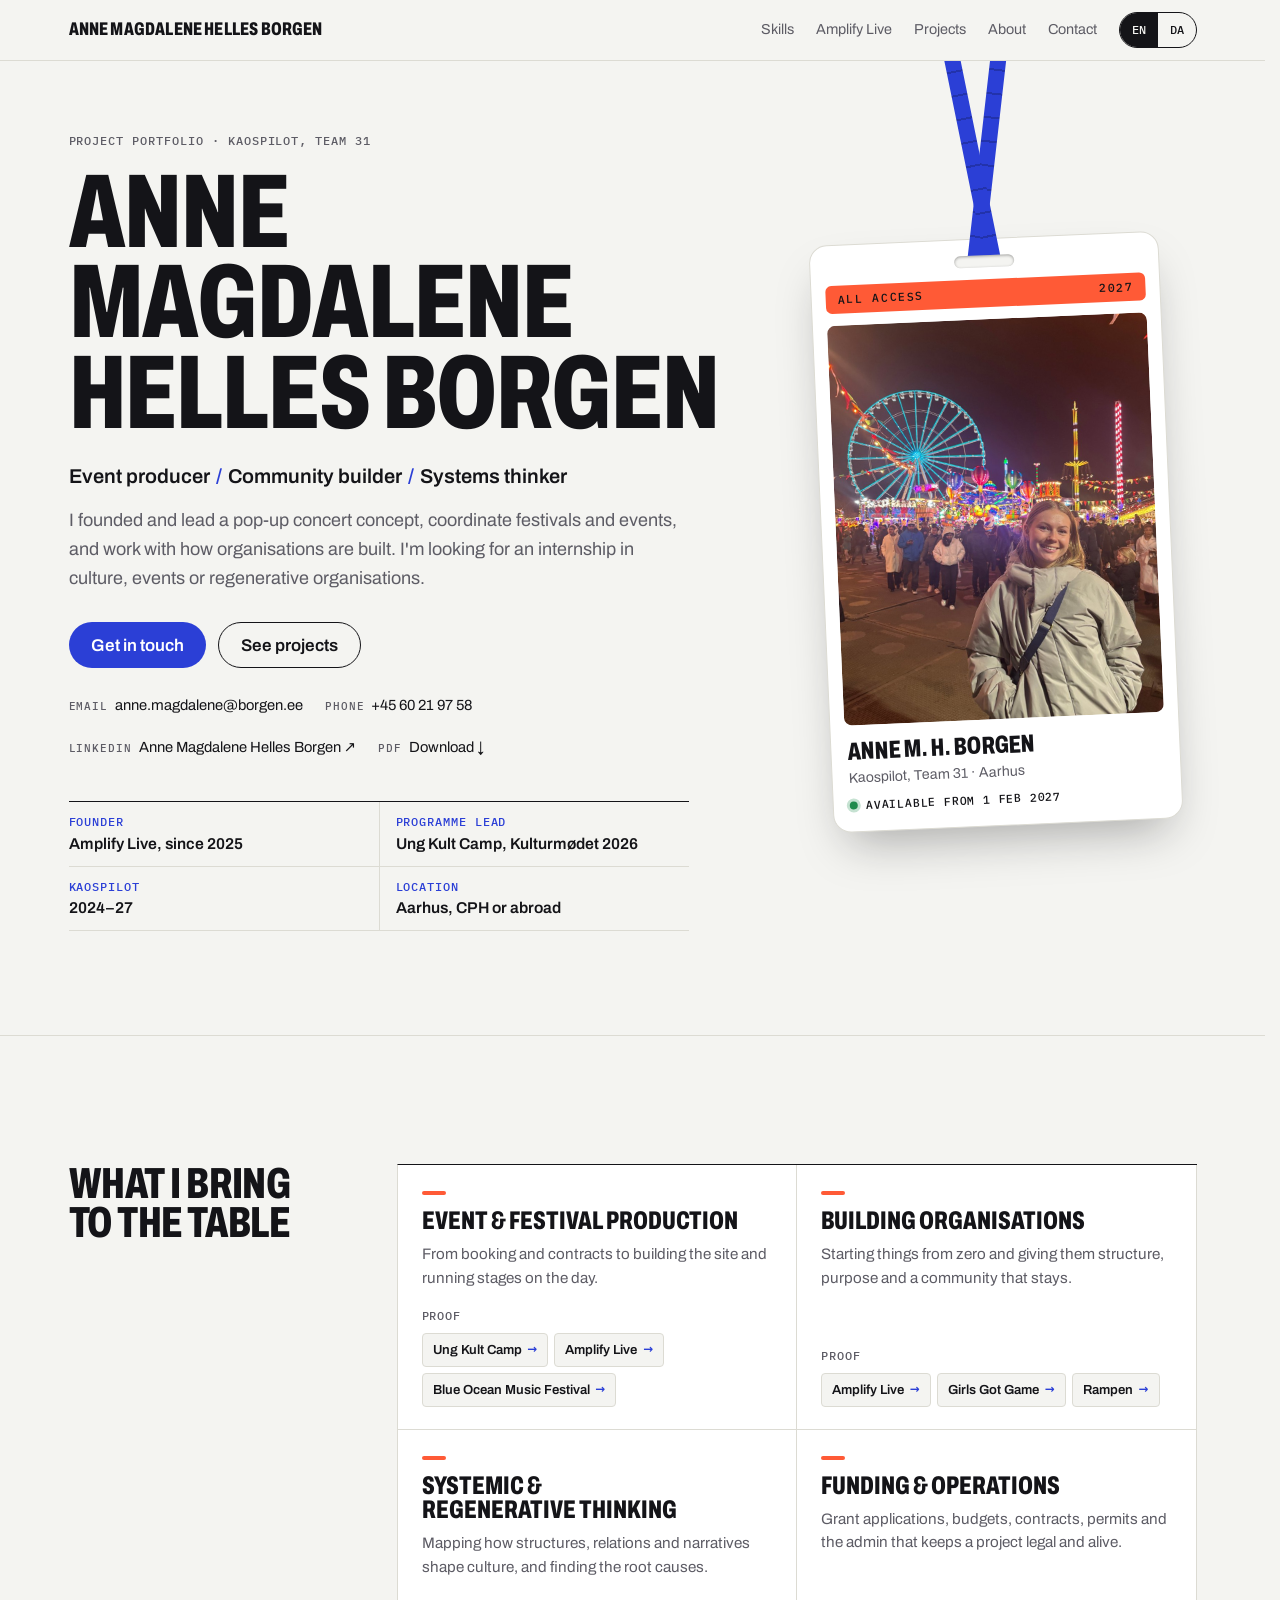
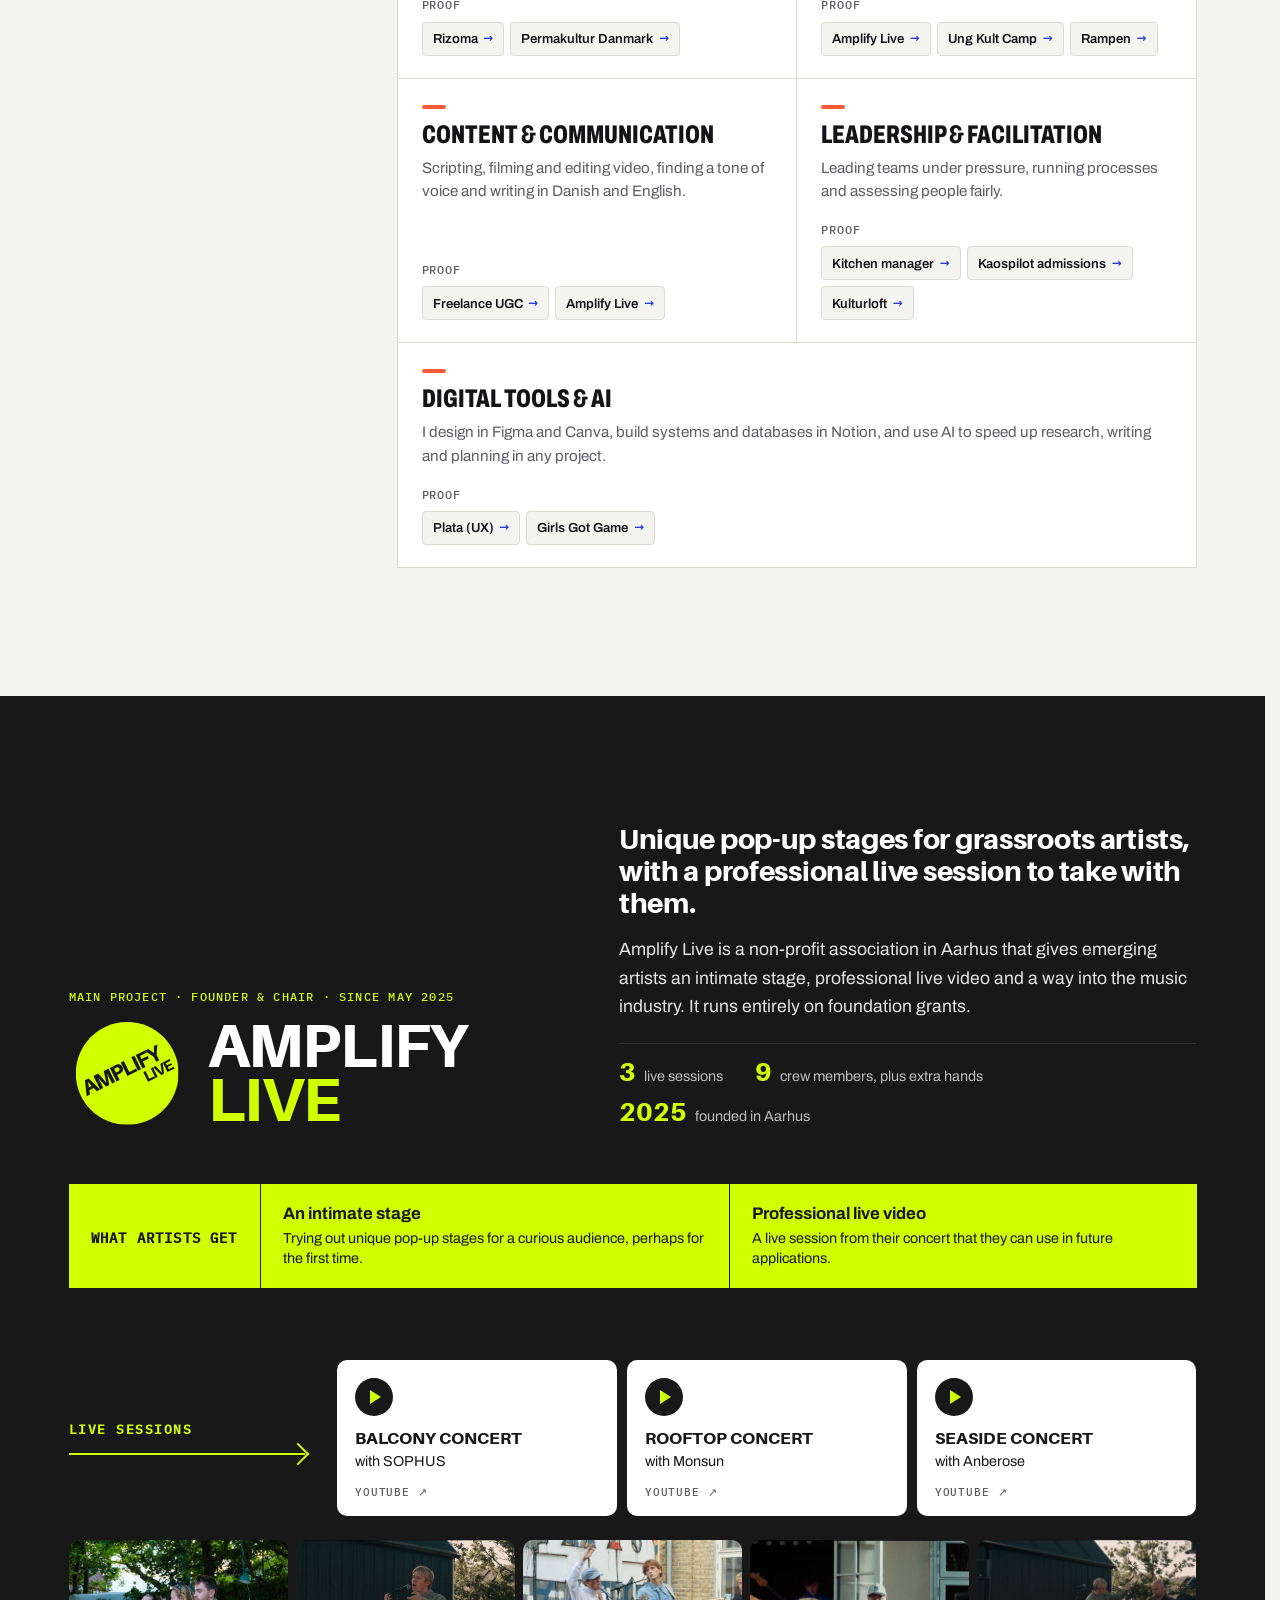
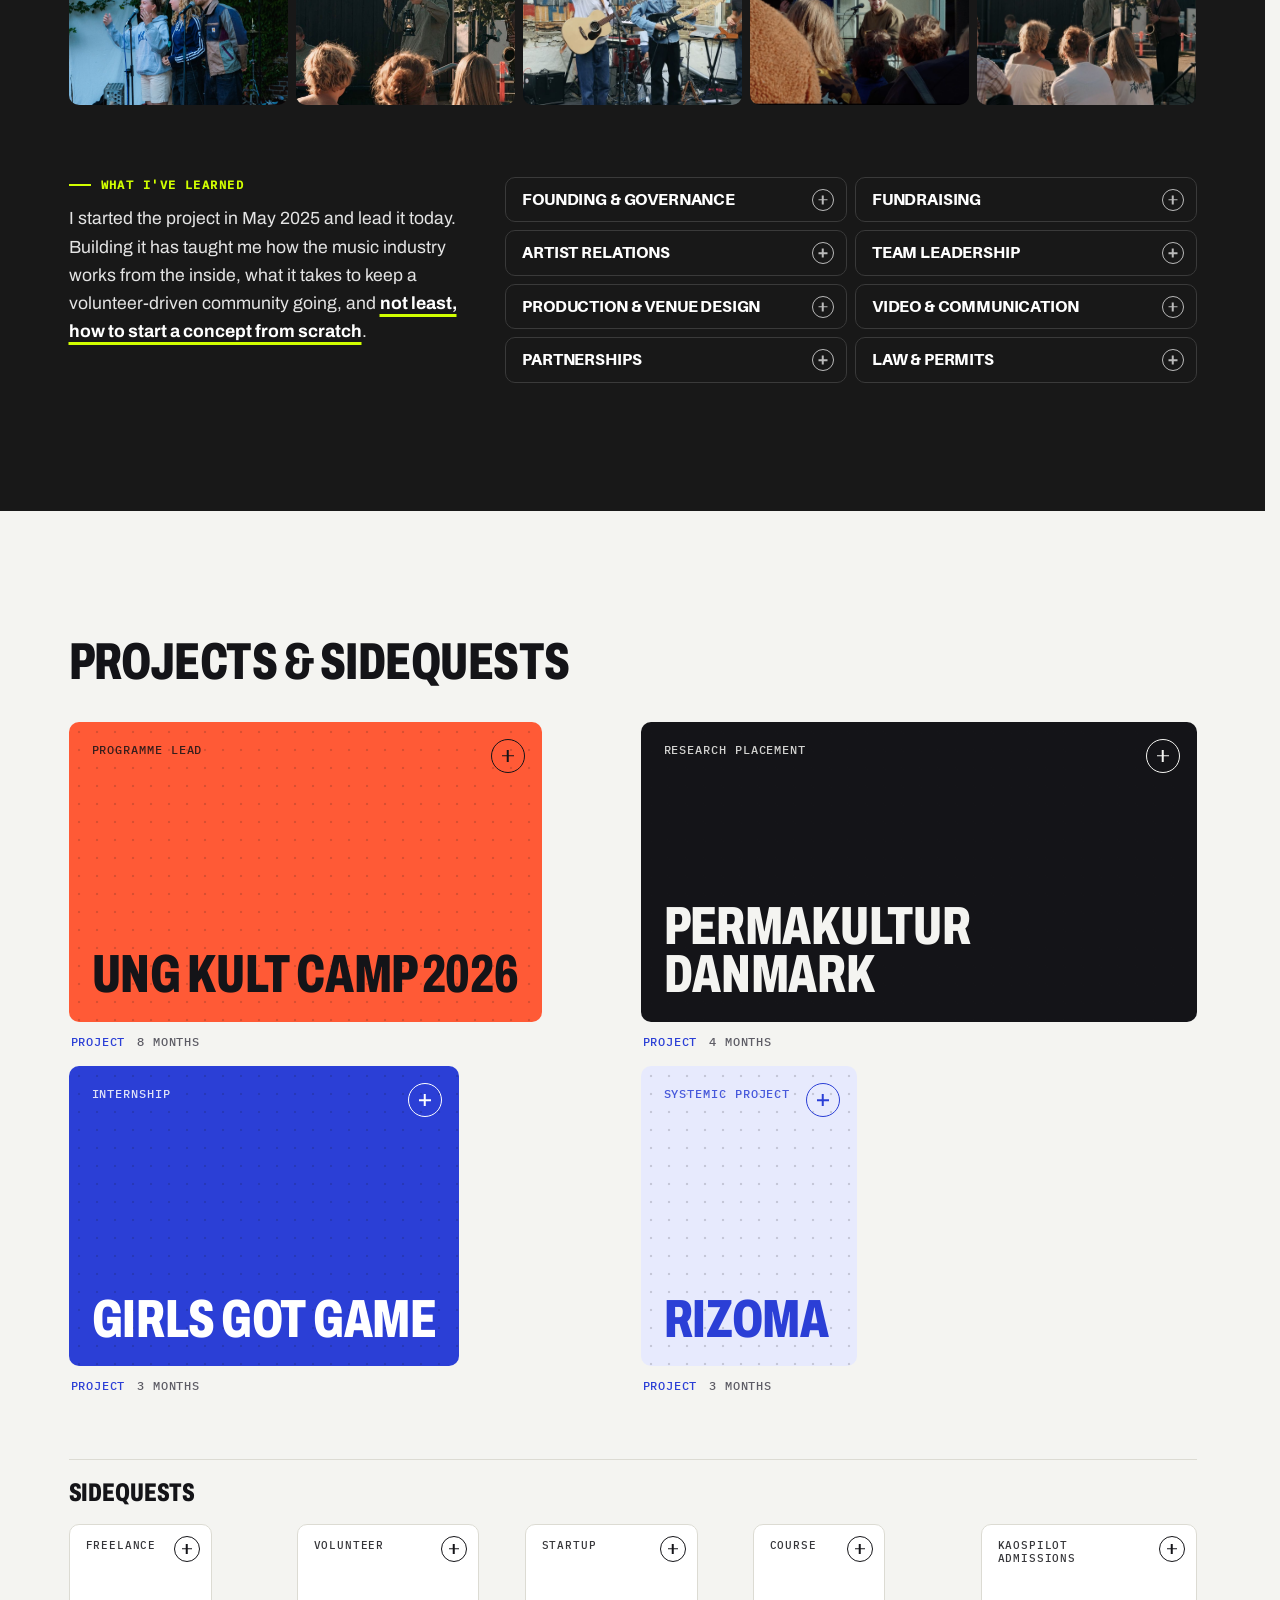
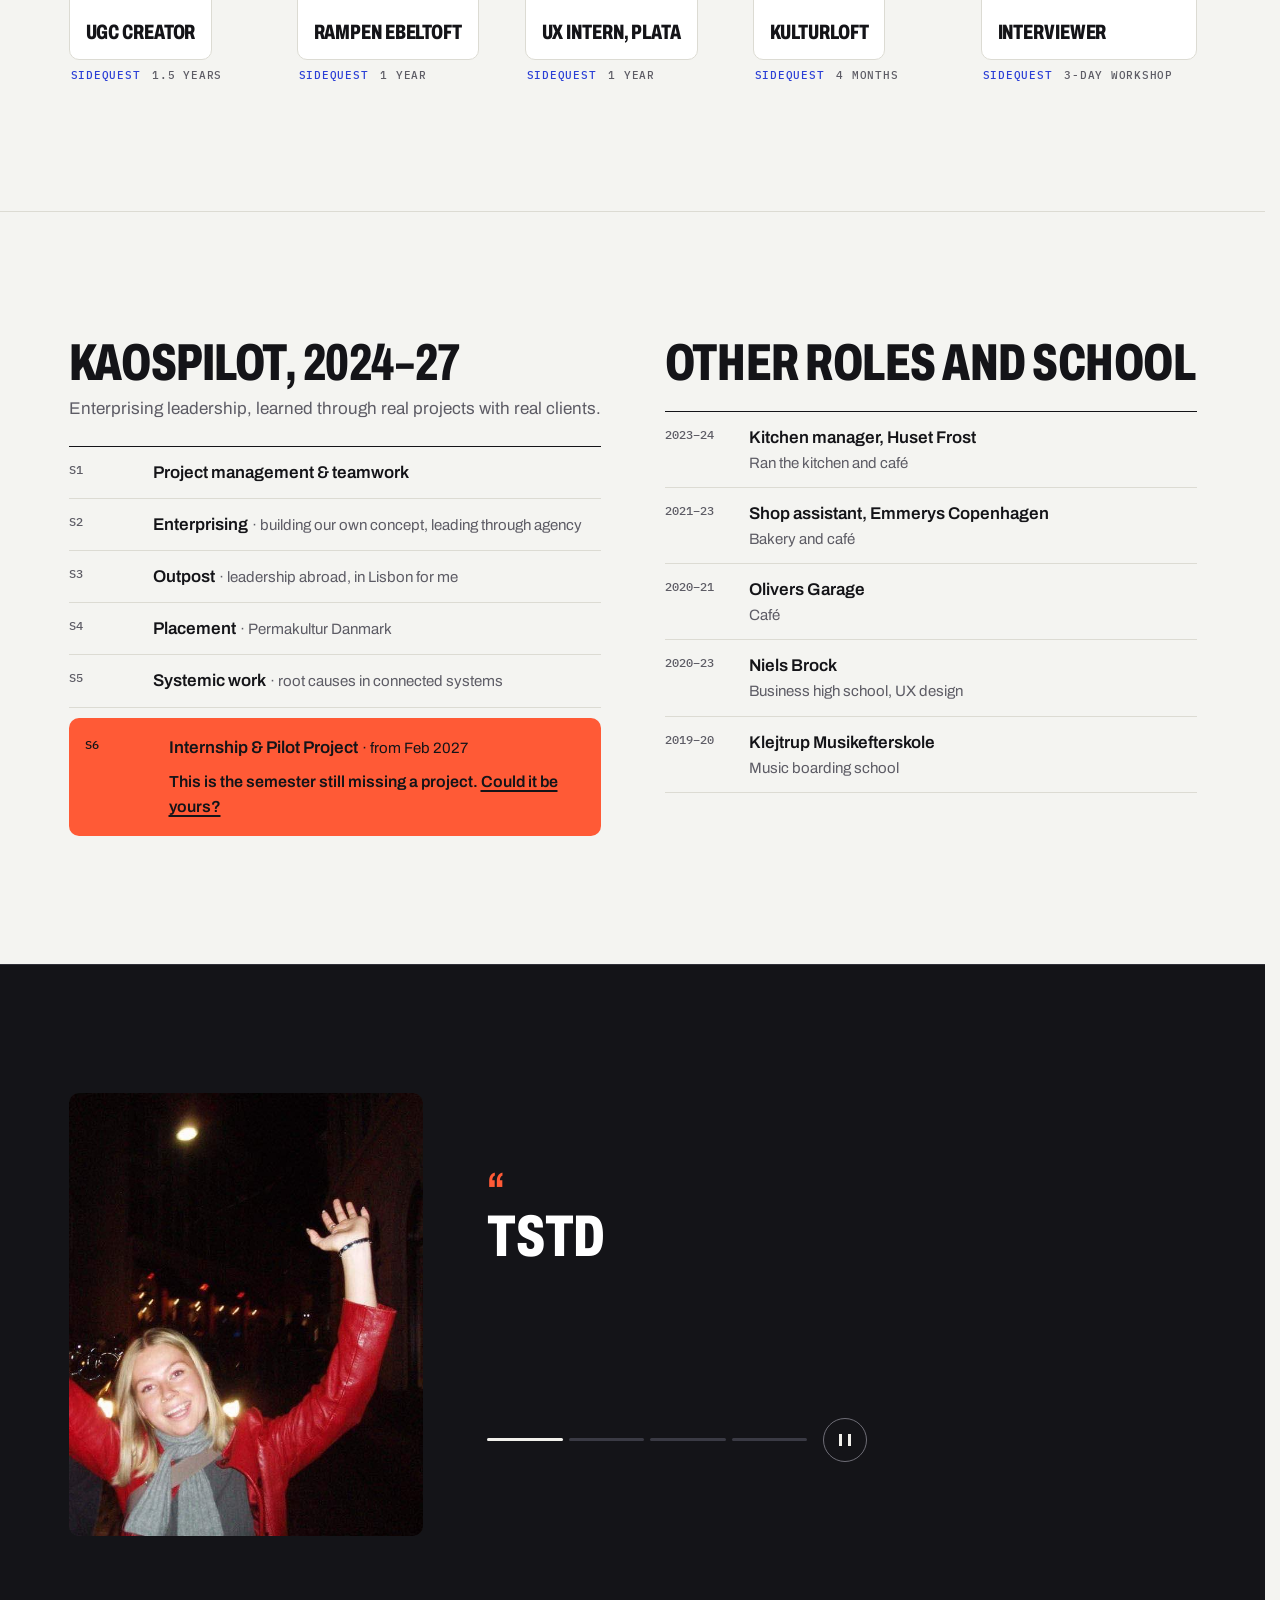
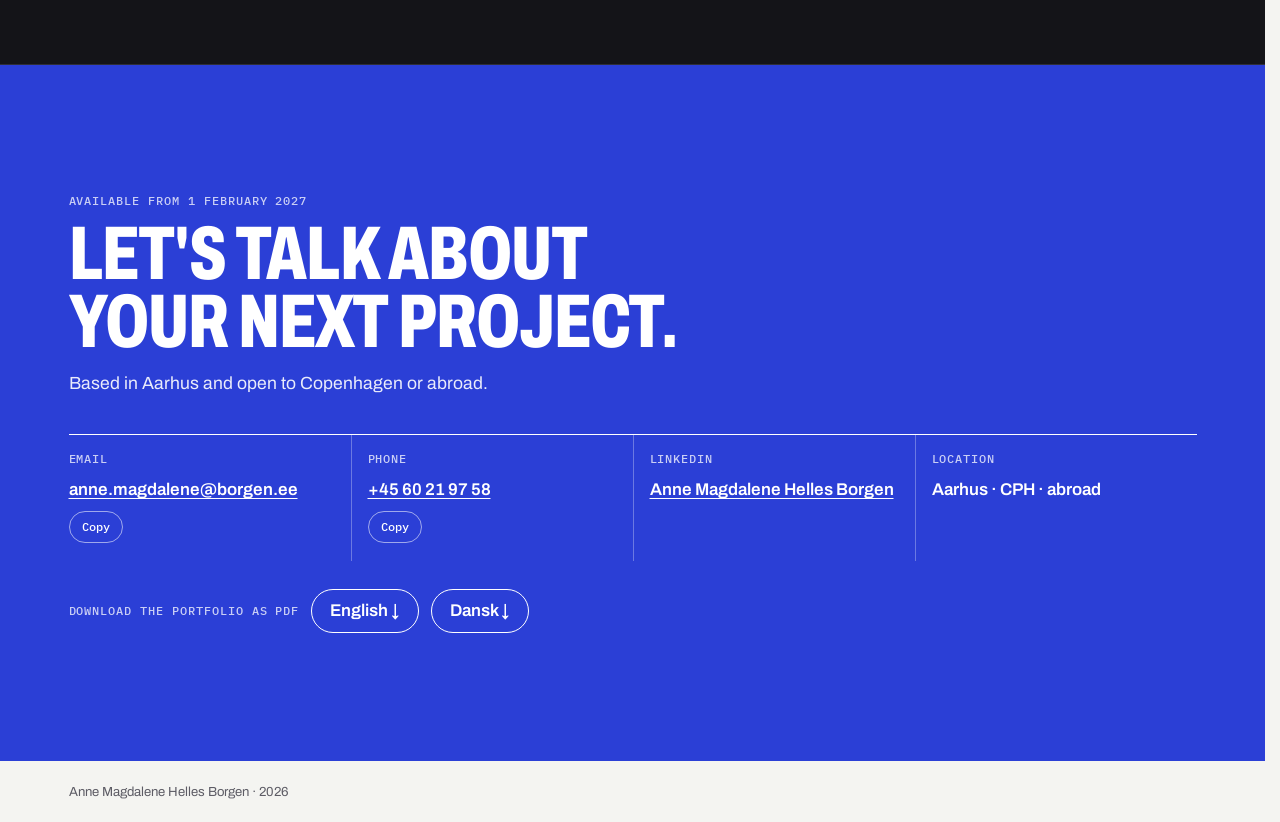
==== commit 33fdcf4c: "Add Girls Got Game project photo Mirrored selfie flipped so the print reads correctly, cropped to 4:" ====
--- a/index.html
+++ b/index.html
@@ -629,7 +629,7 @@
           <span class="wcover"><span class="wkind"><span lang="en">Internship</span><span lang="da">Praktik</span></span><span class="wplus" aria-hidden="true"></span><span class="wtitle"><span>Girls Got Game</span></span></span>
           <span class="wmeta"><span class="wtype"><span lang="en">Project</span><span lang="da">Projekt</span></span><span><span lang="en">3 months</span><span lang="da">3 måneder</span></span></span>
         </button>
-        <div class="wfull"><figure class="wimg" data-img="img/projects/ggg.jpg"><span class="wimg-ph"><span lang="en">Room for a photo</span><span lang="da">Plads til et billede</span></span></figure><p class="wwhere"><span lang="en">Community platform</span><span lang="da">Fællesskabsplatform</span></p><p class="worg" lang="en">Girls Got Game is a community and partner working for a culture where women and girls take up more space in sport. It makes sports communities accessible and attractive to girls and women, and uses women's sport to inspire a more equal world.</p><p class="worg" lang="da">Girls Got Game er et community og en samarbejdspartner, der arbejder for en kultur, hvor kvinder og piger fylder mere i sport. De gør det tilgængeligt og attraktivt for piger og kvinder at være en del af et sportsfællesskab og bruger kvindesport til at inspirere til en mere ligestillet verden.</p><p class="wsub" lang="en">My role</p><p class="wsub" lang="da">Min rolle</p><p class="wbody" lang="en">I built an organising tool in Notion that gives members and owners one digital platform for the community, and helped sharpen the project&#x27;s vision, mission and goals.</p><p class="wbody" lang="da">Jeg byggede et organiseringsværktøj i Notion, der giver medlemmer og ejere én digital platform for fællesskabet, og var med til at skærpe projektets vision, mission og mål.</p><p class="wsub">Skills</p><ul class="wskills"><li lang="en">Digital community</li><li lang="en">Notion systems</li><li lang="en">Strategy</li><li lang="da">Digitalt fællesskab</li><li lang="da">Notion-systemer</li><li lang="da">Strategi</li></ul></div>
+        <div class="wfull"><figure class="wimg has-img"><img src="img/projects/ggg.jpg" alt="Two people showing Girls Got Game T-shirts and hoodies" width="1200" height="900"></figure><p class="wwhere"><span lang="en">Community platform</span><span lang="da">Fællesskabsplatform</span></p><p class="worg" lang="en">Girls Got Game is a community and partner working for a culture where women and girls take up more space in sport. It makes sports communities accessible and attractive to girls and women, and uses women's sport to inspire a more equal world.</p><p class="worg" lang="da">Girls Got Game er et community og en samarbejdspartner, der arbejder for en kultur, hvor kvinder og piger fylder mere i sport. De gør det tilgængeligt og attraktivt for piger og kvinder at være en del af et sportsfællesskab og bruger kvindesport til at inspirere til en mere ligestillet verden.</p><p class="wsub" lang="en">My role</p><p class="wsub" lang="da">Min rolle</p><p class="wbody" lang="en">I built an organising tool in Notion that gives members and owners one digital platform for the community, and helped sharpen the project&#x27;s vision, mission and goals.</p><p class="wbody" lang="da">Jeg byggede et organiseringsværktøj i Notion, der giver medlemmer og ejere én digital platform for fællesskabet, og var med til at skærpe projektets vision, mission og mål.</p><p class="wsub">Skills</p><ul class="wskills"><li lang="en">Digital community</li><li lang="en">Notion systems</li><li lang="en">Strategy</li><li lang="da">Digitalt fællesskab</li><li lang="da">Notion-systemer</li><li lang="da">Strategi</li></ul></div>
       </li>
       <li class="wcard project" id="p-rizoma" data-kind="project" data-c="soft">
         <button type="button" class="wbtn" aria-haspopup="dialog">
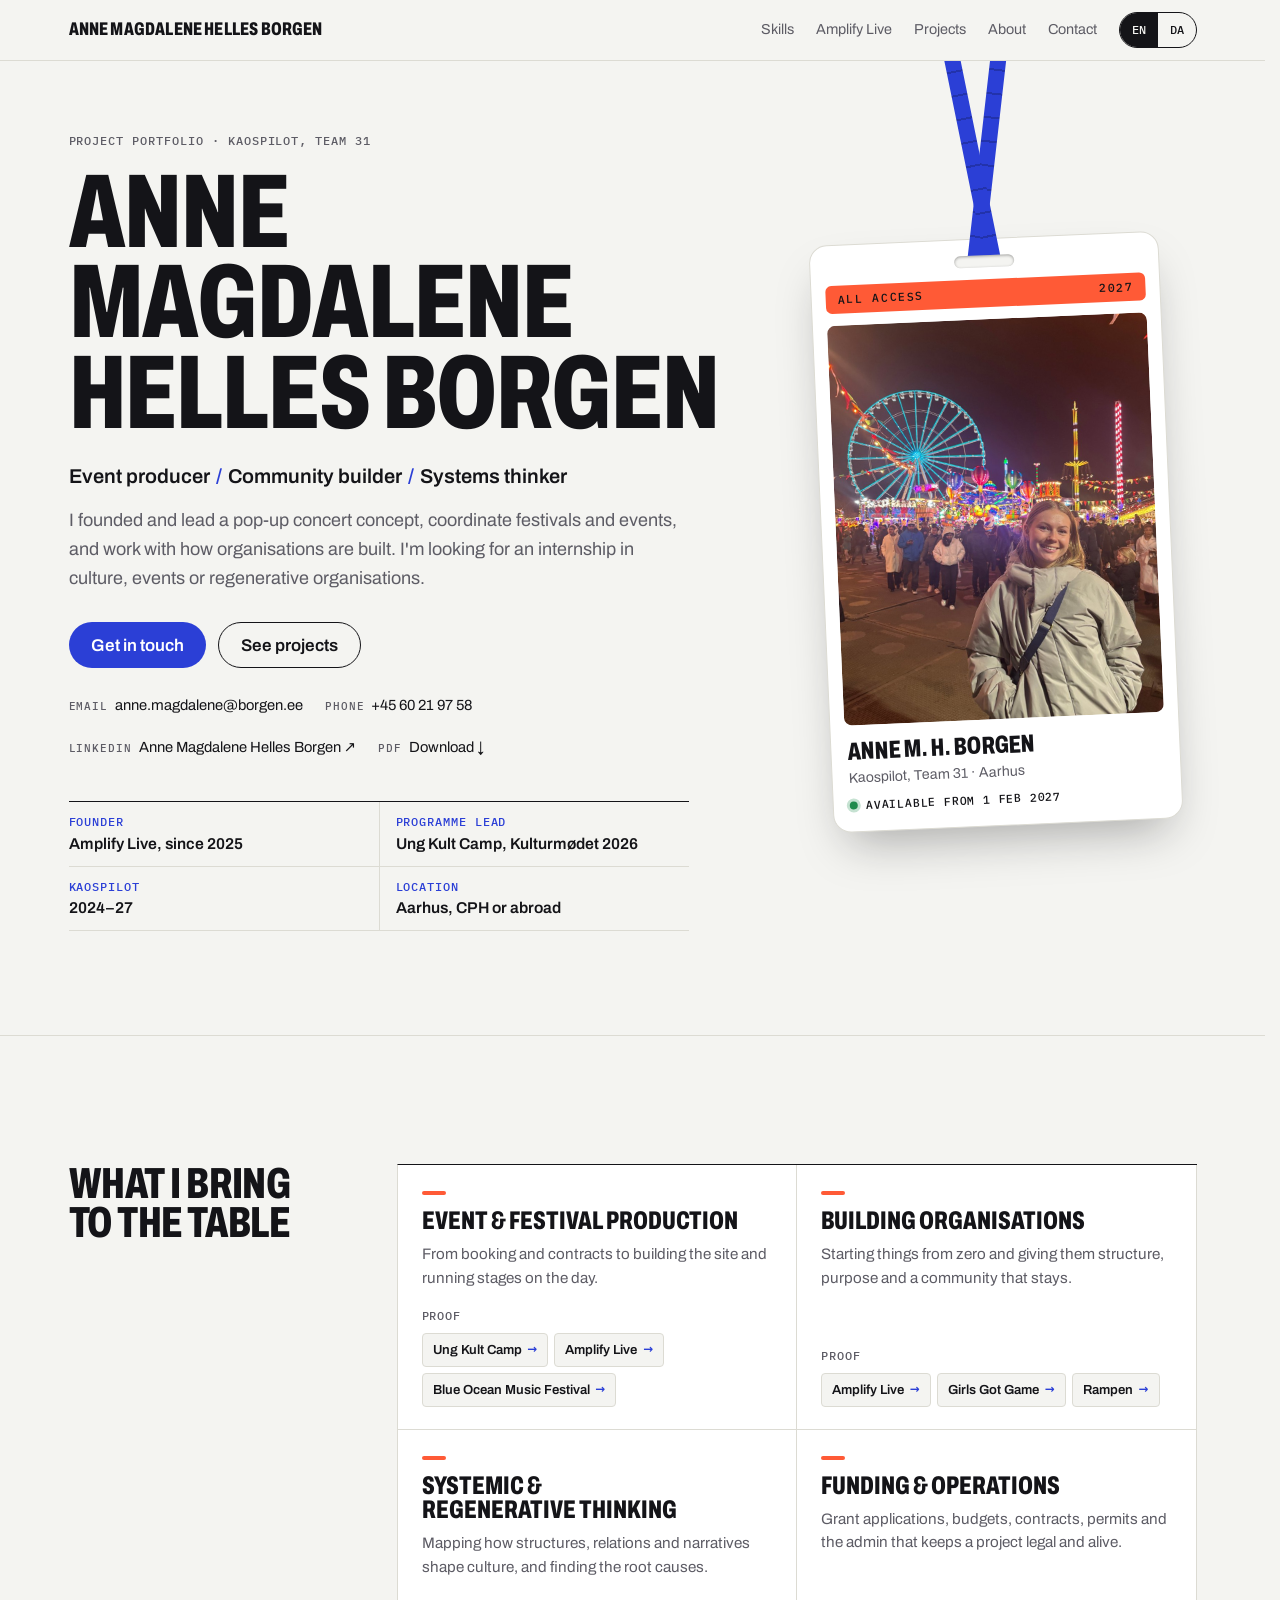
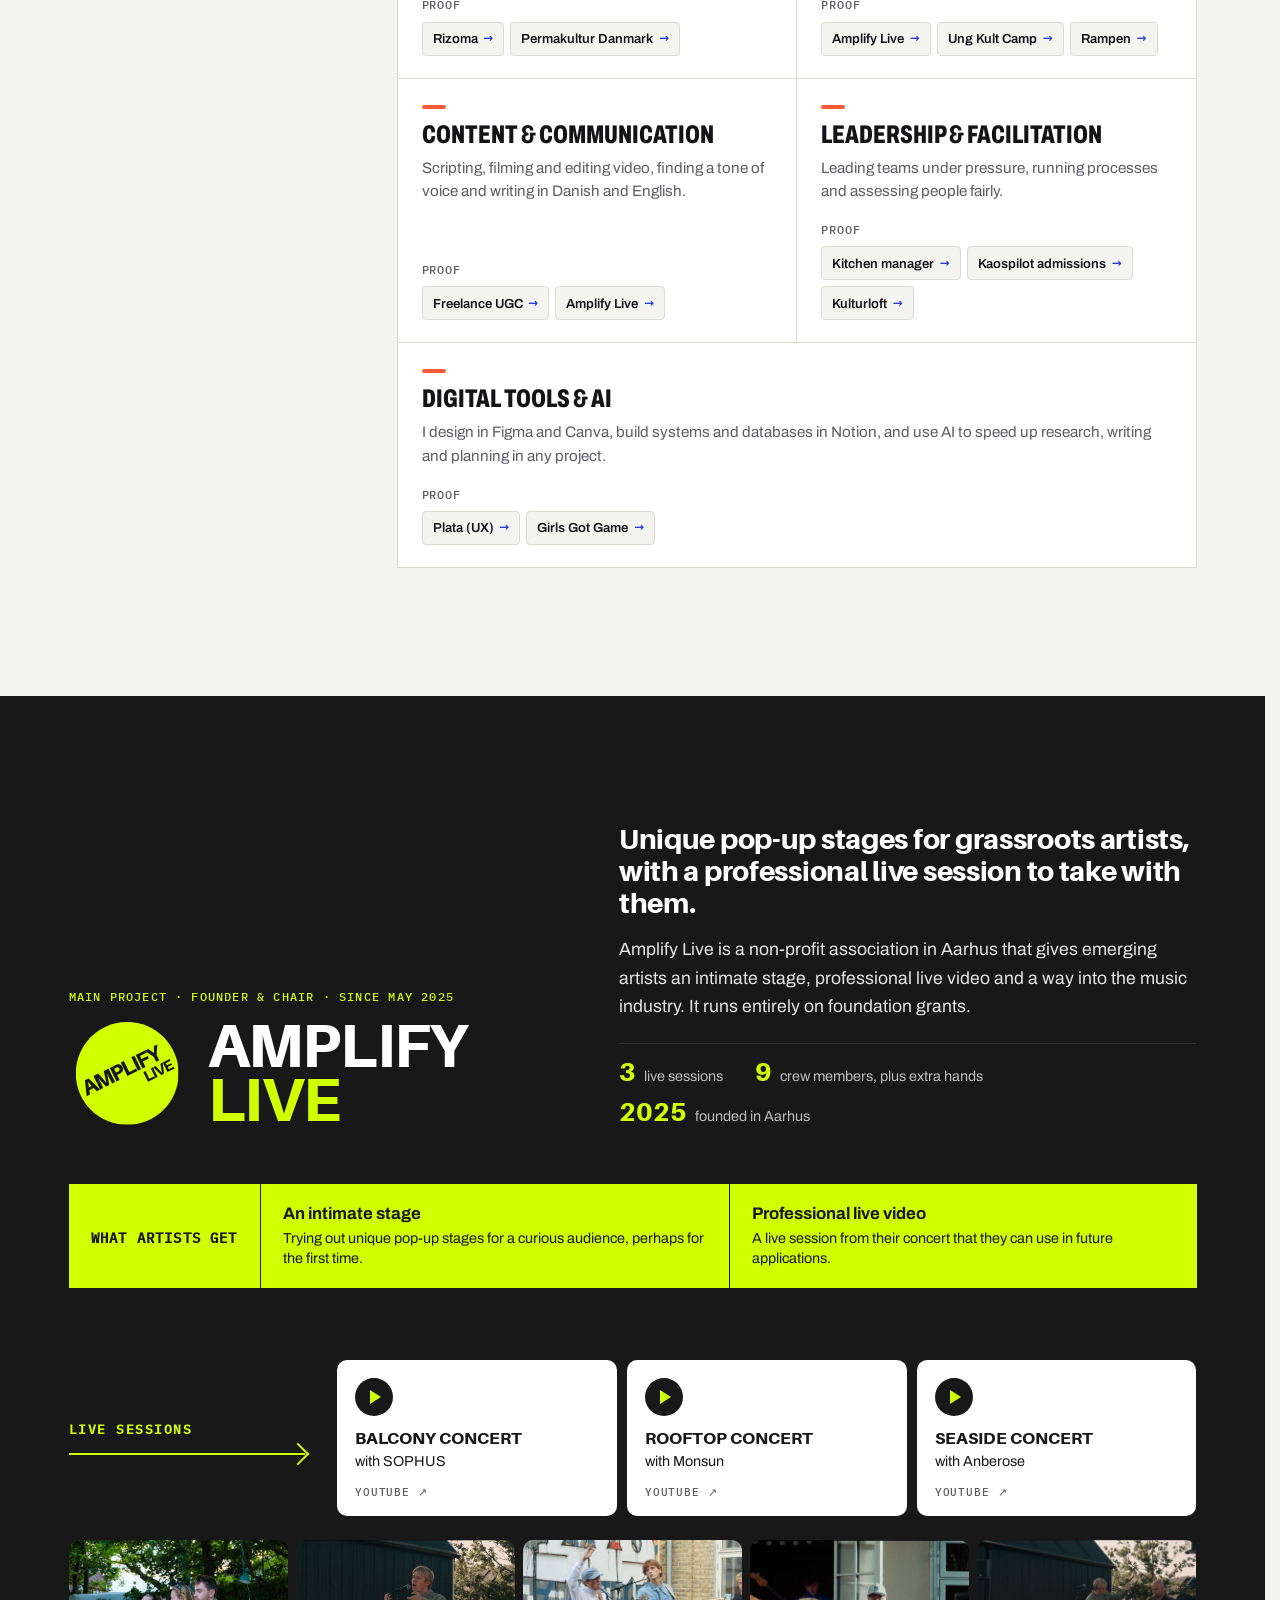
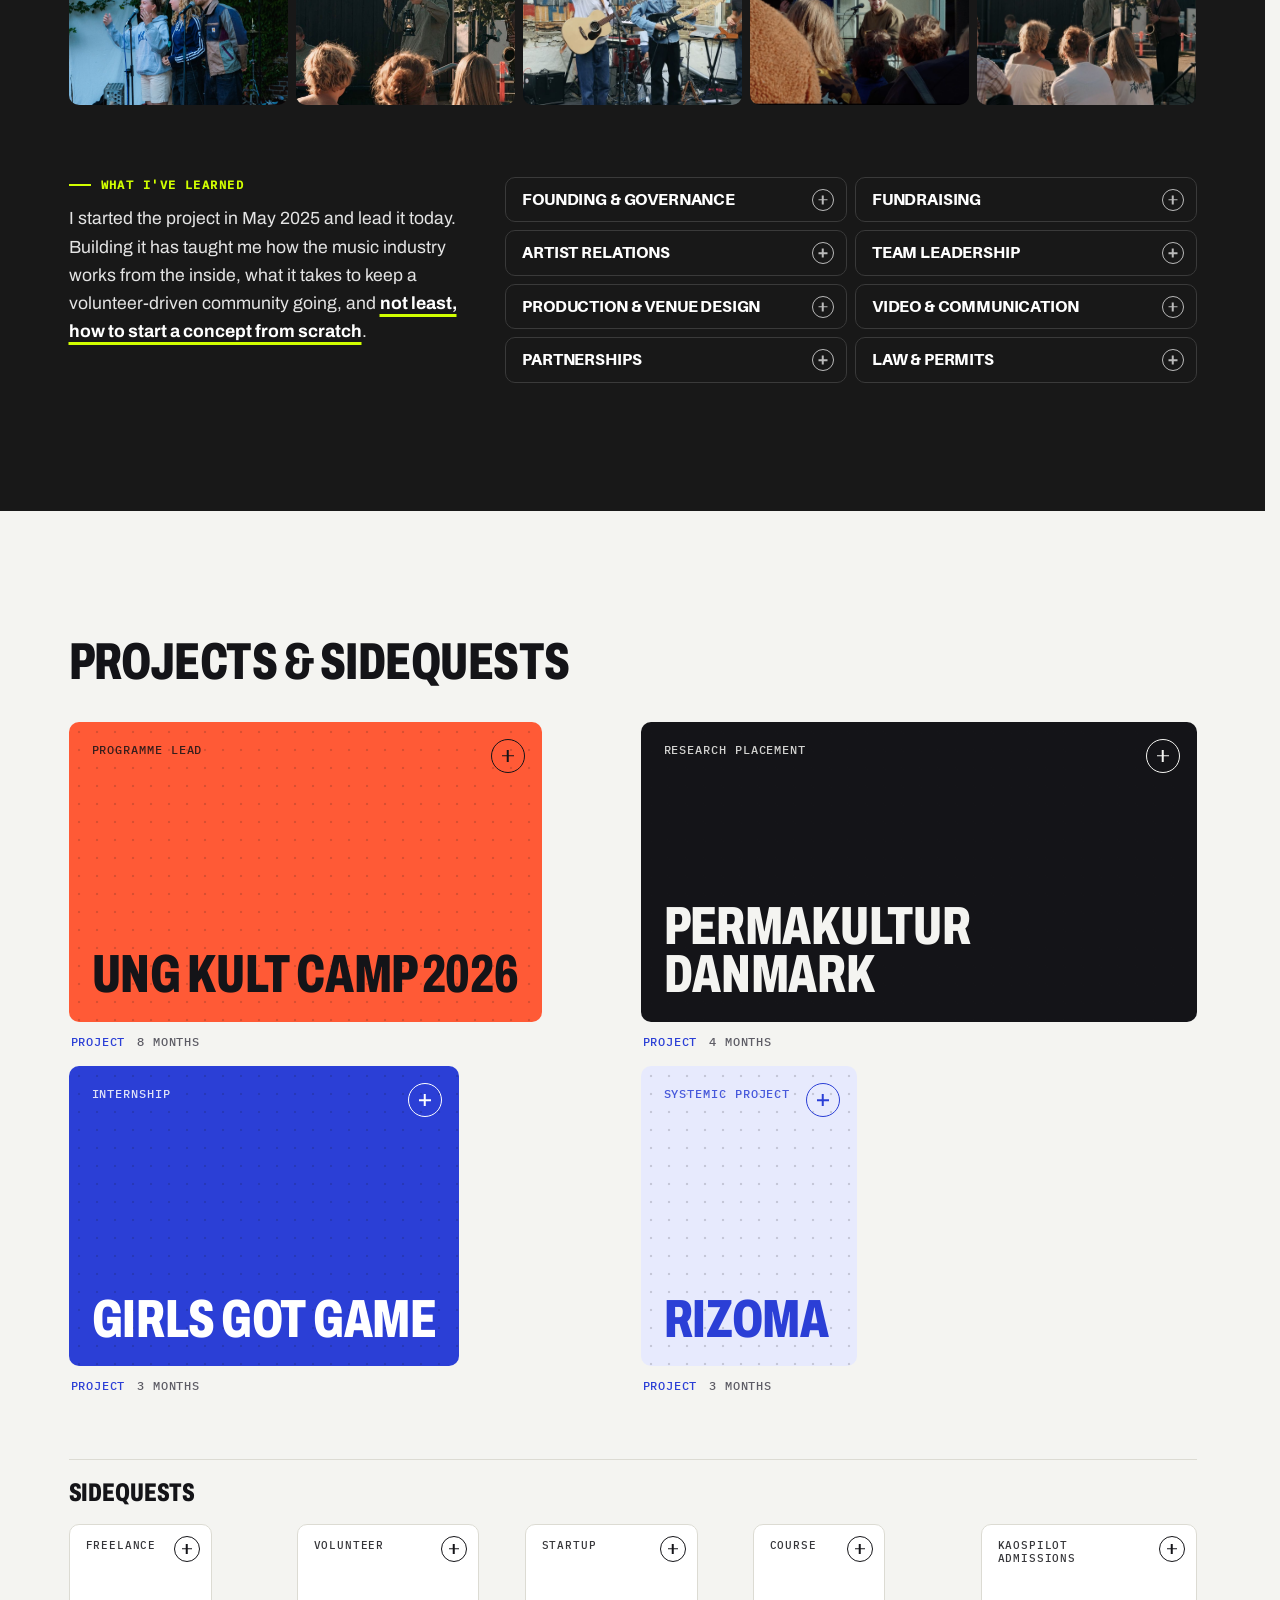
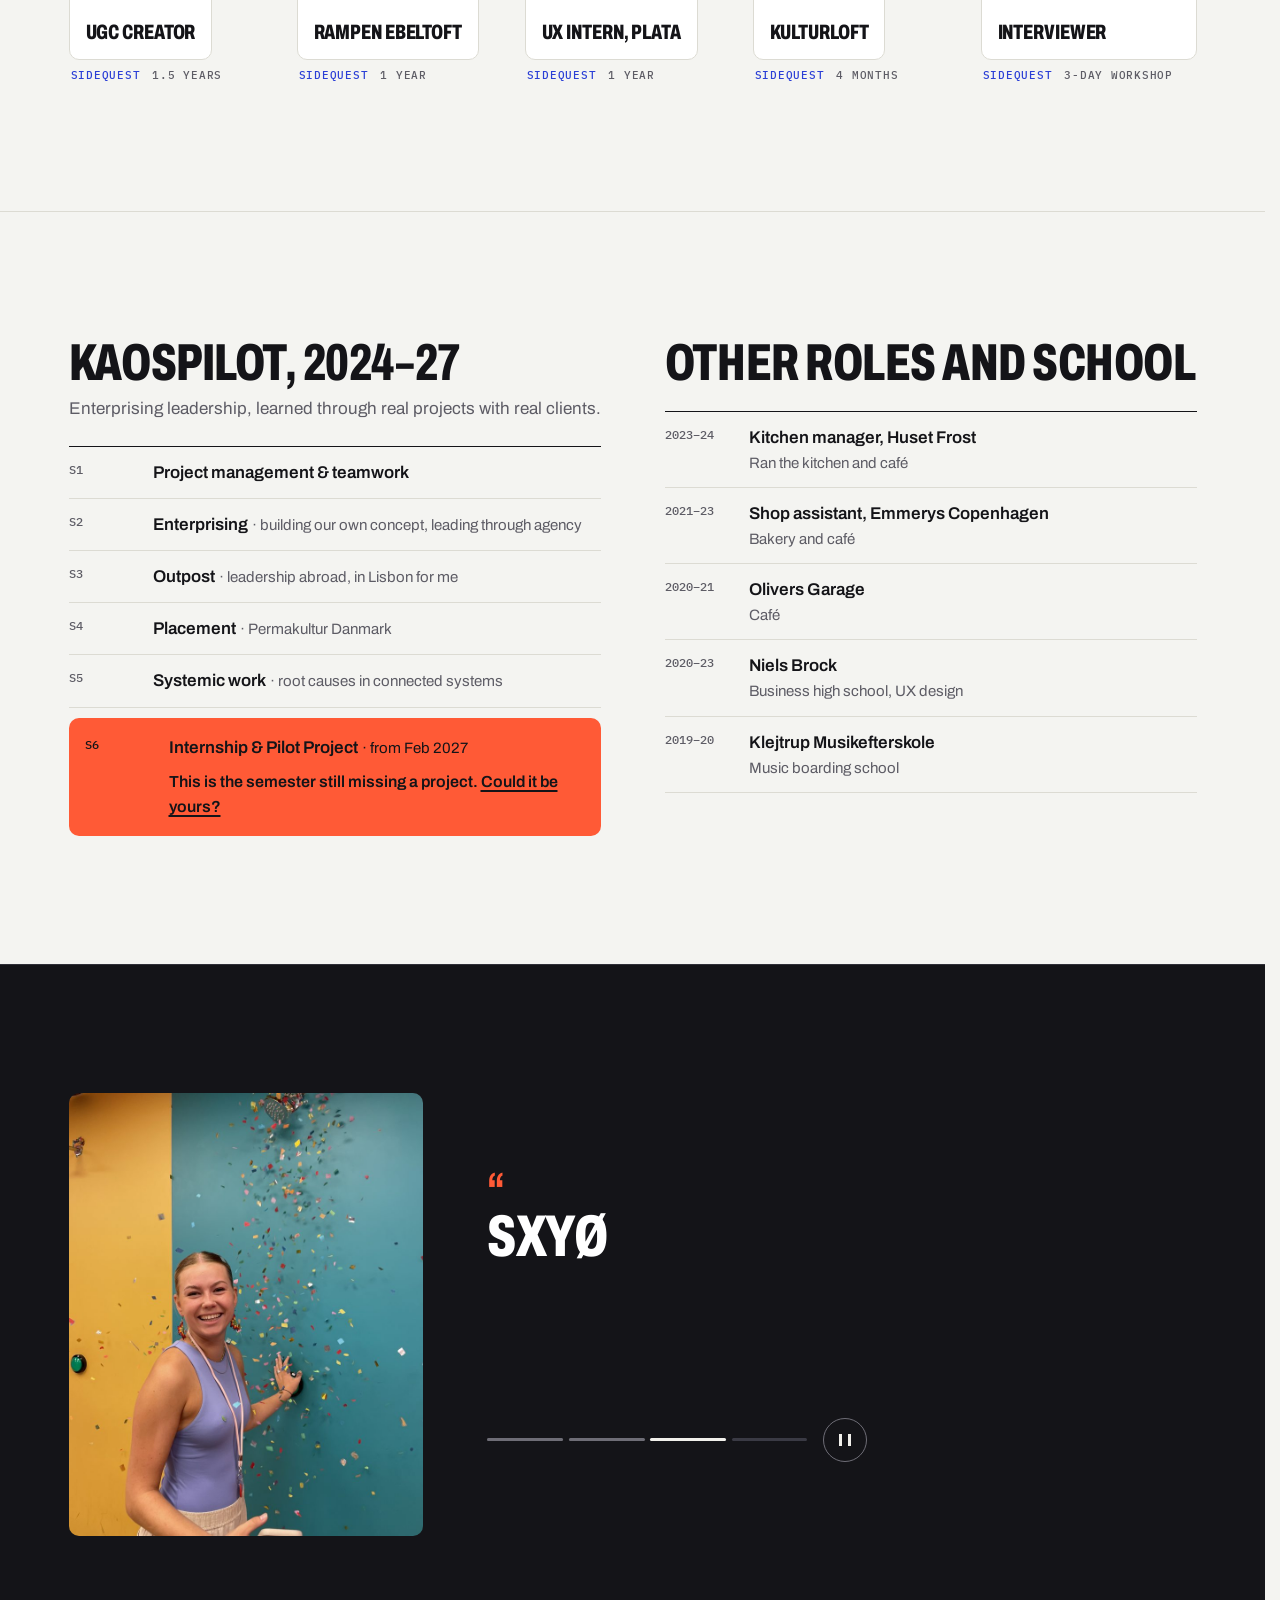
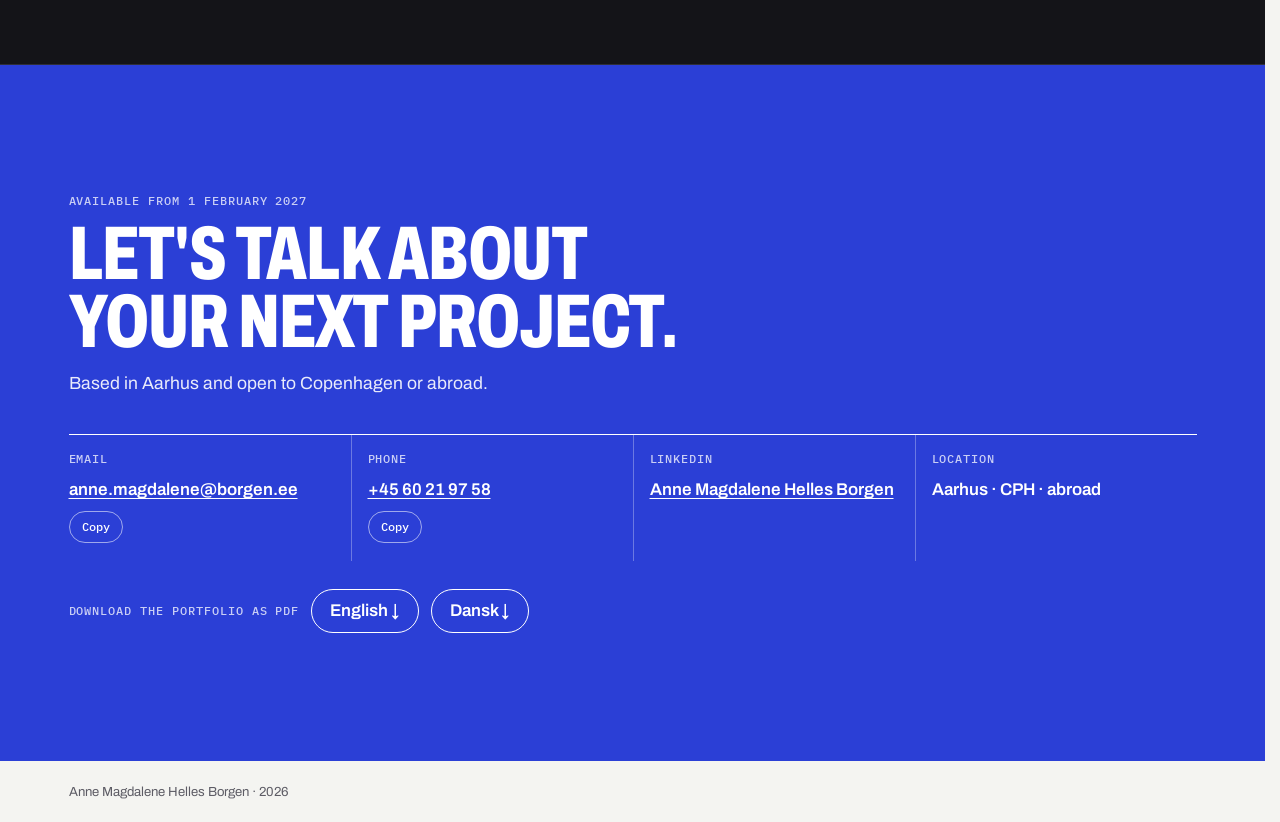
==== commit 61447fcf: "Add Rizoma project photo Co-Authored-By: Claude Opus 5.5 <noreply@anthropic.com> Claude-Session: htt" ====
--- a/index.html
+++ b/index.html
@@ -636,7 +636,7 @@
           <span class="wcover"><span class="wkind"><span lang="en">Systemic project</span><span lang="da">Systemisk projekt</span></span><span class="wplus" aria-hidden="true"></span><span class="wtitle"><span>Rizoma</span></span></span>
           <span class="wmeta"><span class="wtype"><span lang="en">Project</span><span lang="da">Projekt</span></span><span><span lang="en">3 months</span><span lang="da">3 måneder</span></span></span>
         </button>
-        <div class="wfull"><figure class="wimg" data-img="img/projects/rizoma.jpg"><span class="wimg-ph"><span lang="en">Room for a photo</span><span lang="da">Plads til et billede</span></span></figure><p class="wwhere"><span lang="en">Kaospilot, semester 3</span><span lang="da">Kaospilot, 3. semester</span></p><p class="worg" lang="en">Rizoma is an integral cooperative in Lisbon. It started as a community grocery selling fair-priced, regional and seasonal food from ecologically responsible producers, and now also has sections for culture, housing, agriculture and services.</p><p class="worg" lang="da">Rizoma er et integralt kooperativ i Lissabon. Det startede som en fællesskabsdrevet købmand med fair priser på regionale sæsonvarer fra økologisk ansvarlige producenter og har i dag også sektioner for kultur, bolig, landbrug og services.</p><p class="wsub" lang="en">My role</p><p class="wsub" lang="da">Min rolle</p><p class="wbody" lang="en">I mapped the internal systems of an association and looked at how the stories people tell inside it shape the way they work together. I then proposed possible interventions that could shape, strengthen and change how they work together internally.</p><p class="wbody" lang="da">Jeg kortlagde en forenings interne systemer og undersøgte, hvordan de fortællinger, folk fortæller internt, former måden, de arbejder sammen på. Derefter kom jeg med forslag til mulige interventioner, der kunne forme, styrke og ændre deres interne samarbejde.</p><p class="wsub">Skills</p><ul class="wskills"><li lang="en">Systems mapping</li><li lang="en">Narratives</li><li lang="en">Organisational culture</li><li lang="da">Systemkortlægning</li><li lang="da">Fortællinger</li><li lang="da">Organisationskultur</li></ul></div>
+        <div class="wfull"><figure class="wimg has-img"><img src="img/projects/rizoma.jpg" alt="Anne crouching among systems-mapping loops of sticky notes laid out on the floor" width="768" height="576"></figure><p class="wwhere"><span lang="en">Kaospilot, semester 3</span><span lang="da">Kaospilot, 3. semester</span></p><p class="worg" lang="en">Rizoma is an integral cooperative in Lisbon. It started as a community grocery selling fair-priced, regional and seasonal food from ecologically responsible producers, and now also has sections for culture, housing, agriculture and services.</p><p class="worg" lang="da">Rizoma er et integralt kooperativ i Lissabon. Det startede som en fællesskabsdrevet købmand med fair priser på regionale sæsonvarer fra økologisk ansvarlige producenter og har i dag også sektioner for kultur, bolig, landbrug og services.</p><p class="wsub" lang="en">My role</p><p class="wsub" lang="da">Min rolle</p><p class="wbody" lang="en">I mapped the internal systems of an association and looked at how the stories people tell inside it shape the way they work together. I then proposed possible interventions that could shape, strengthen and change how they work together internally.</p><p class="wbody" lang="da">Jeg kortlagde en forenings interne systemer og undersøgte, hvordan de fortællinger, folk fortæller internt, former måden, de arbejder sammen på. Derefter kom jeg med forslag til mulige interventioner, der kunne forme, styrke og ændre deres interne samarbejde.</p><p class="wsub">Skills</p><ul class="wskills"><li lang="en">Systems mapping</li><li lang="en">Narratives</li><li lang="en">Organisational culture</li><li lang="da">Systemkortlægning</li><li lang="da">Fortællinger</li><li lang="da">Organisationskultur</li></ul></div>
       </li>
     </ul>
     <div class="side-head">
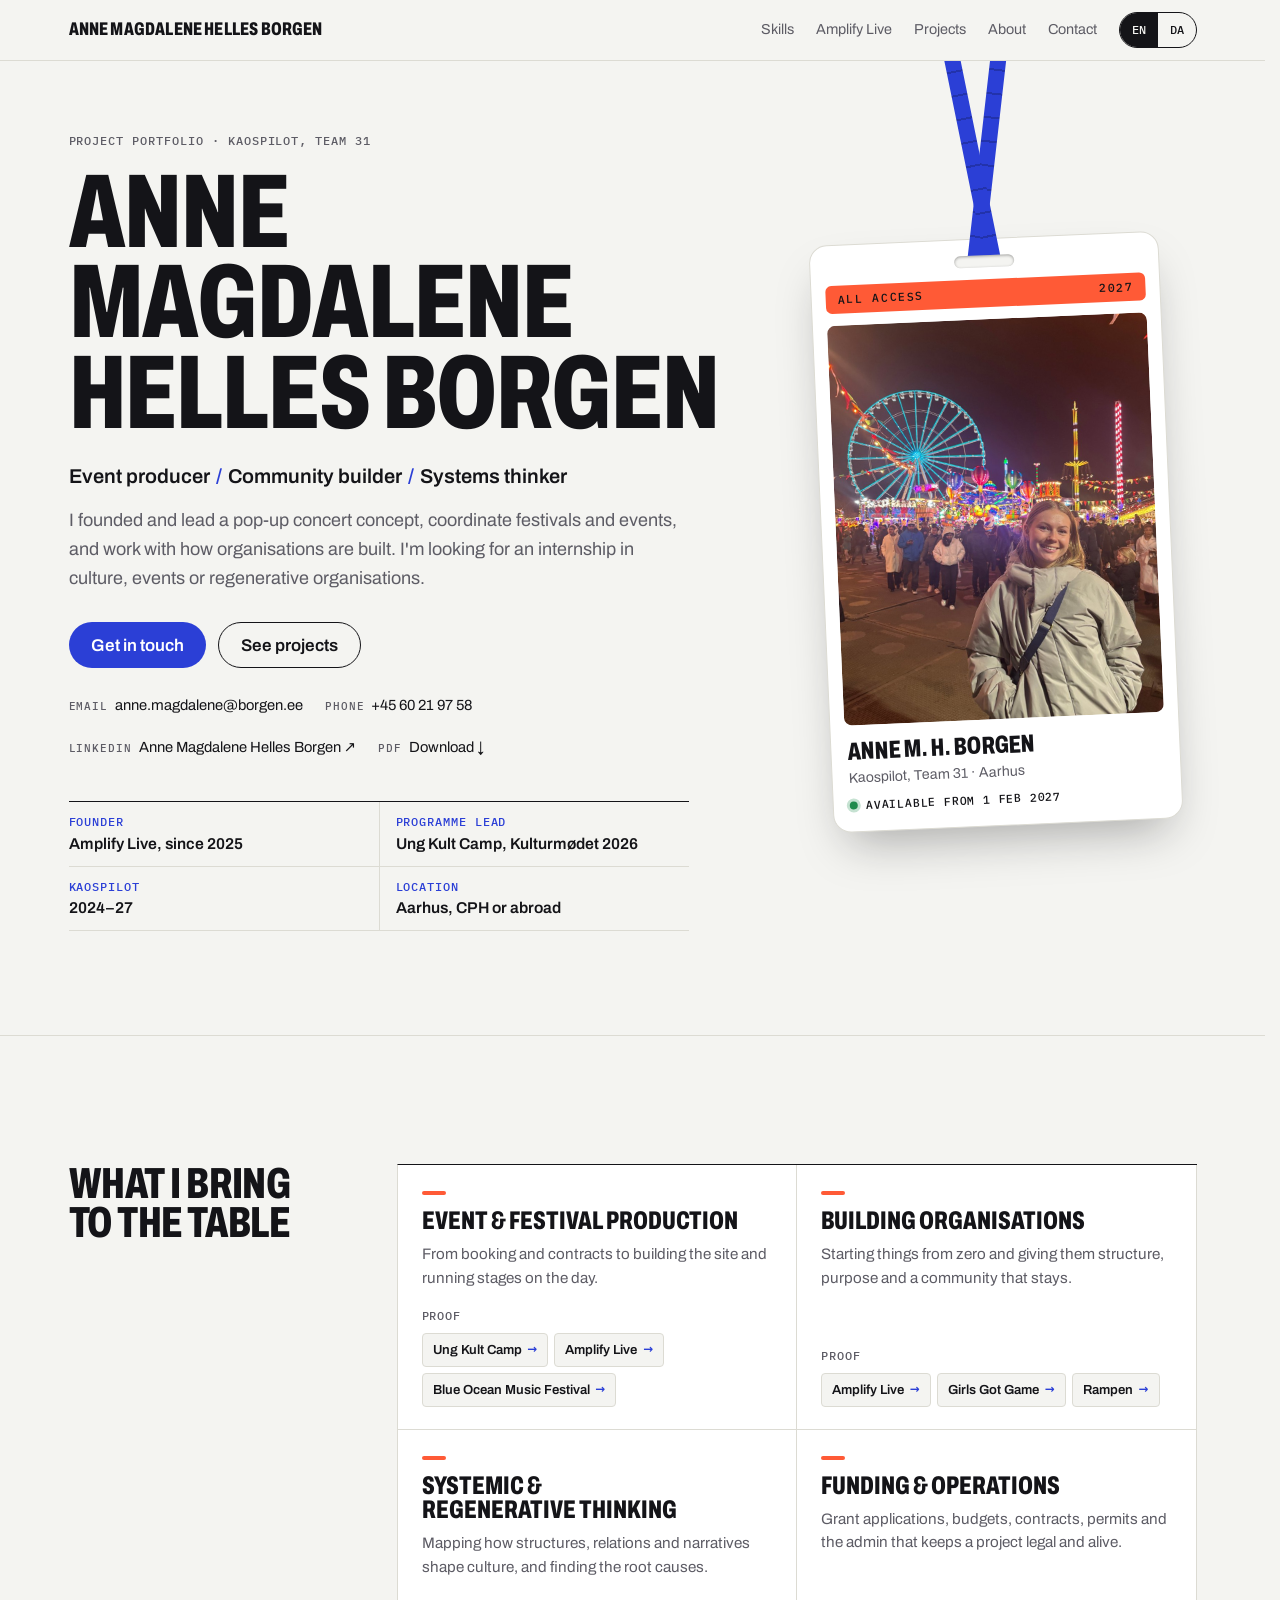
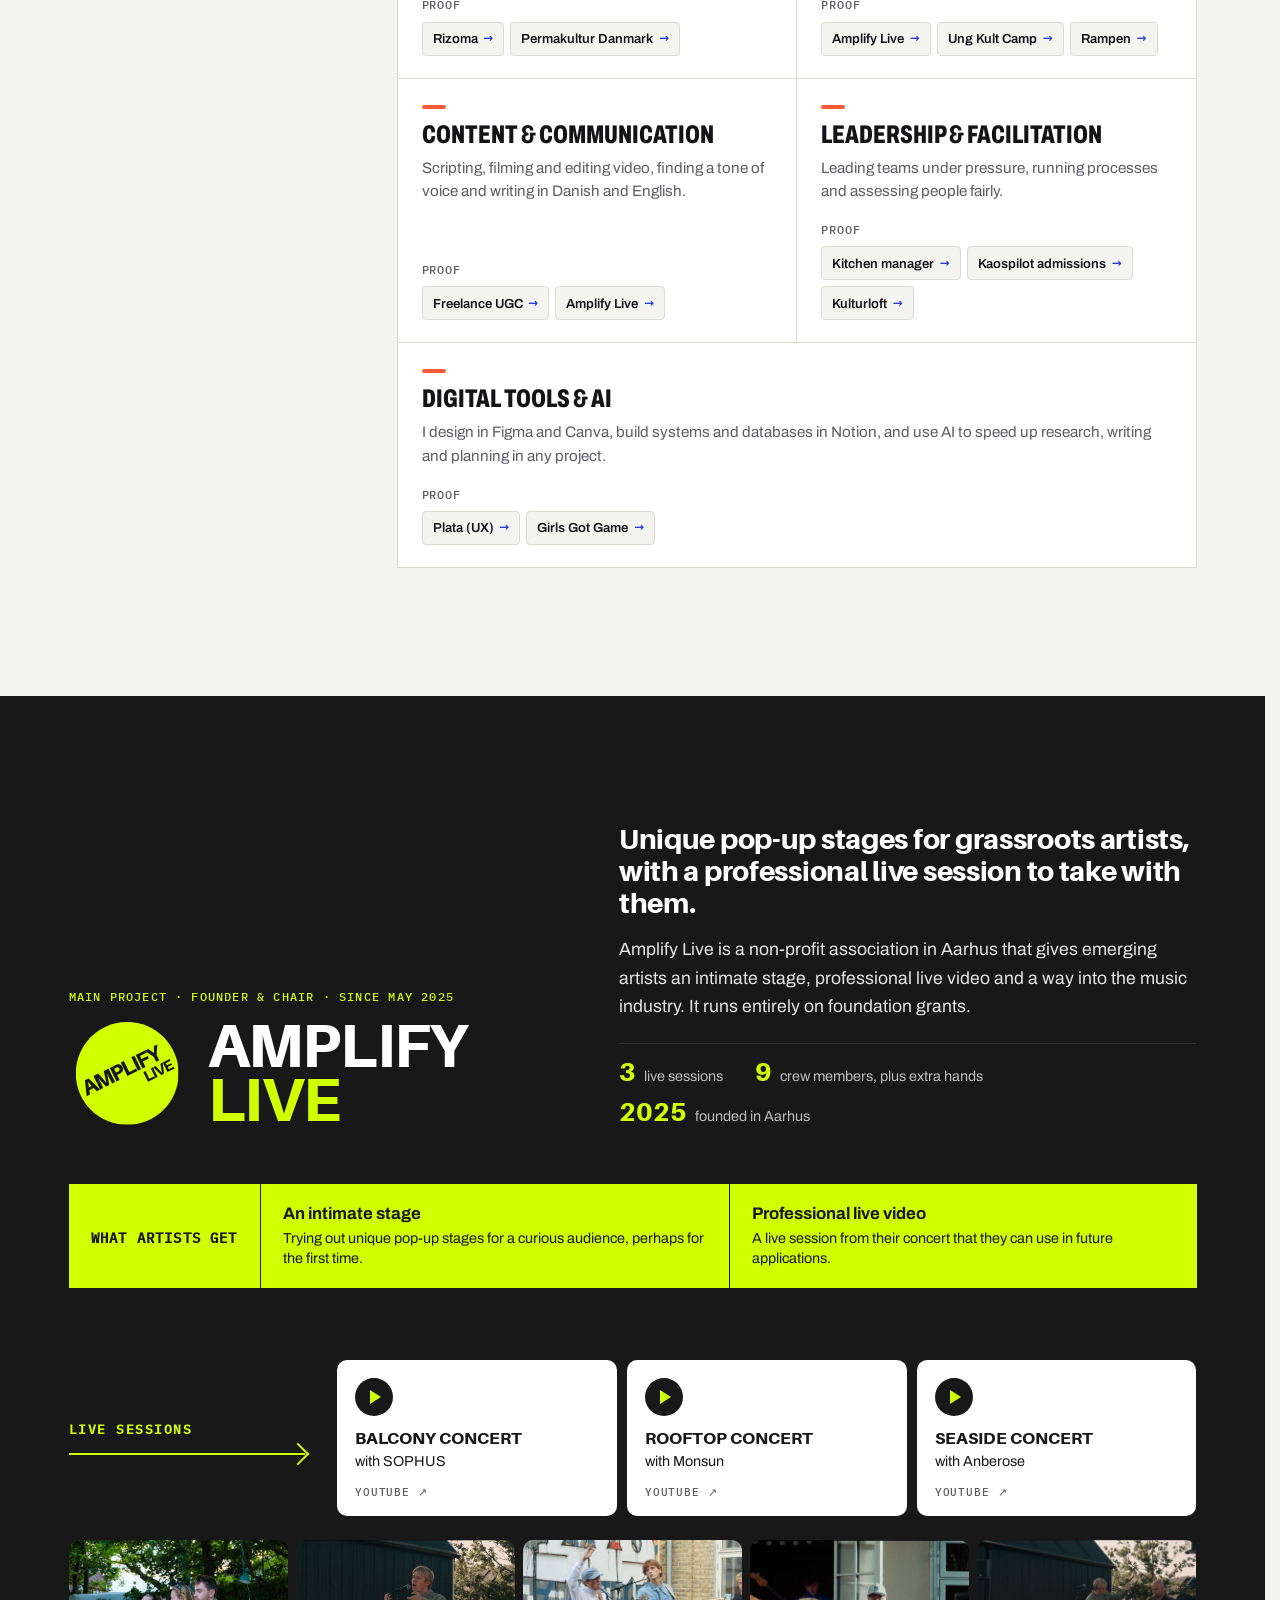
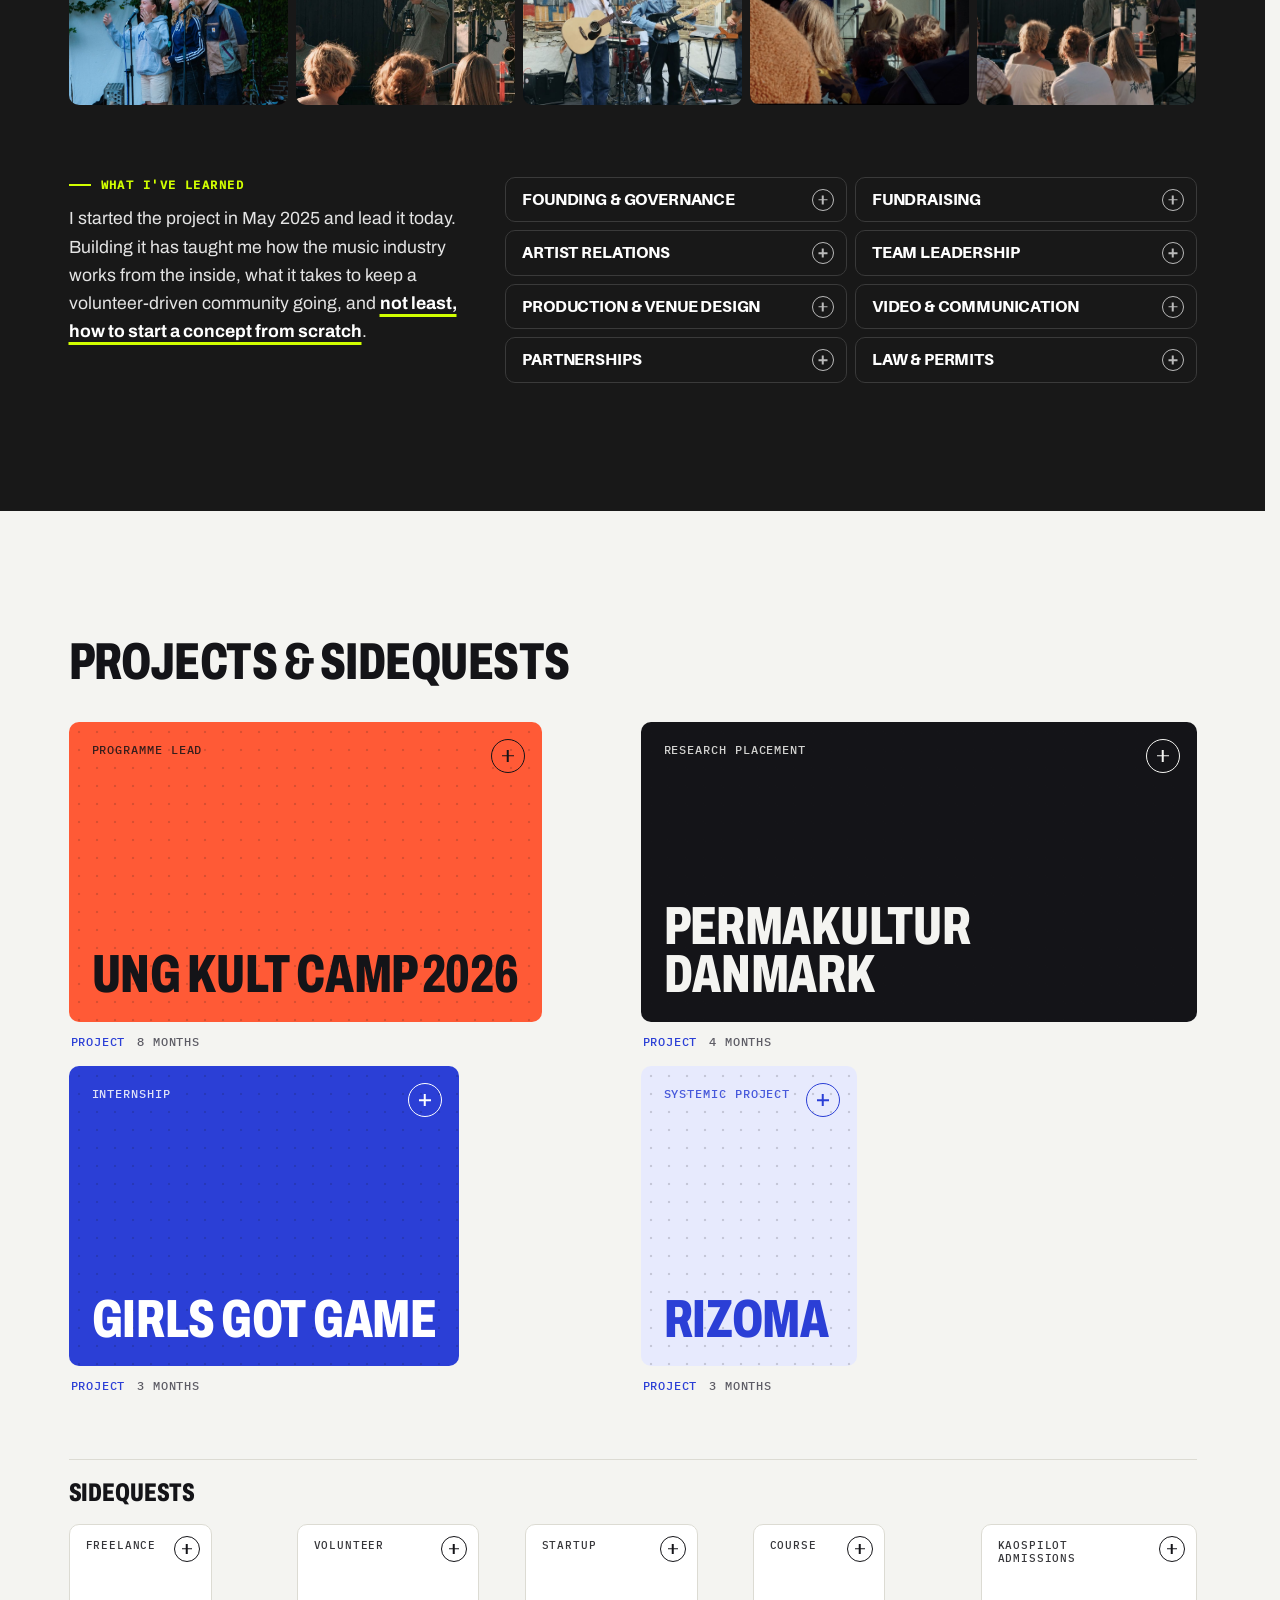
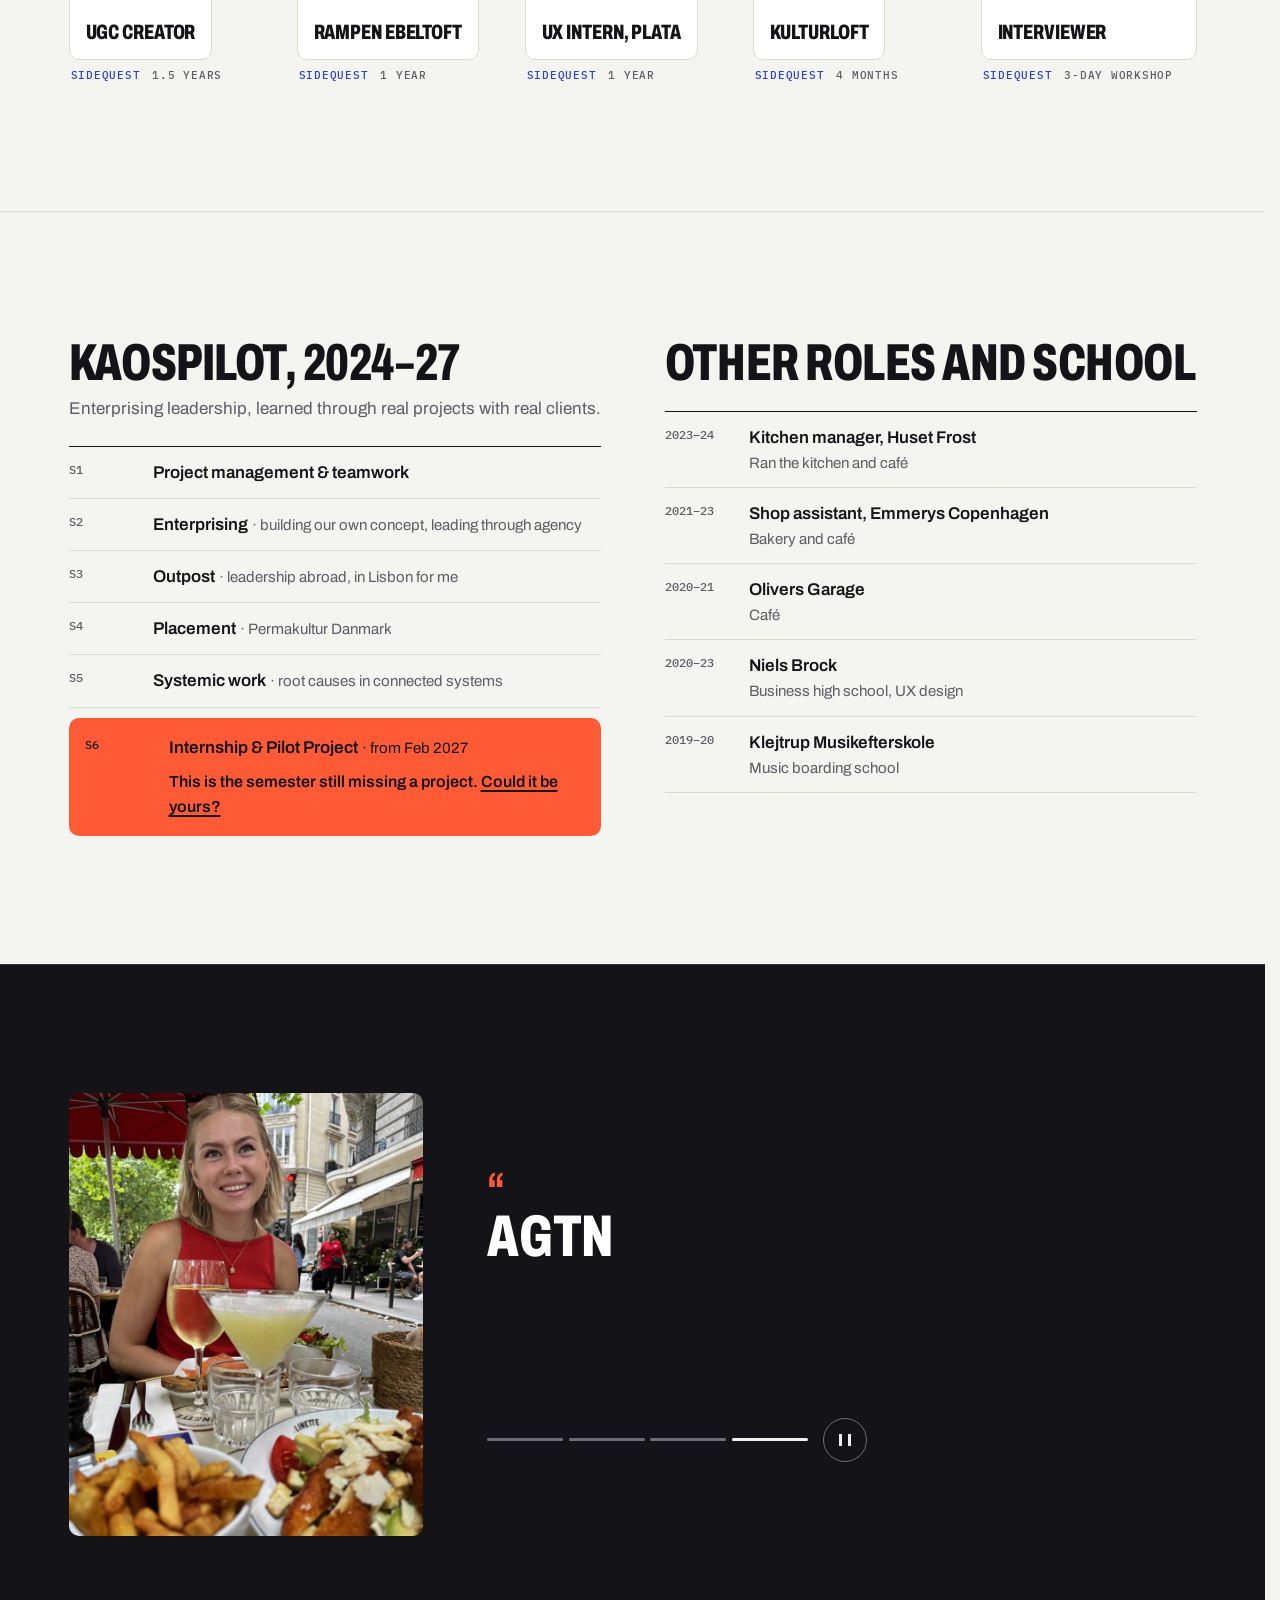
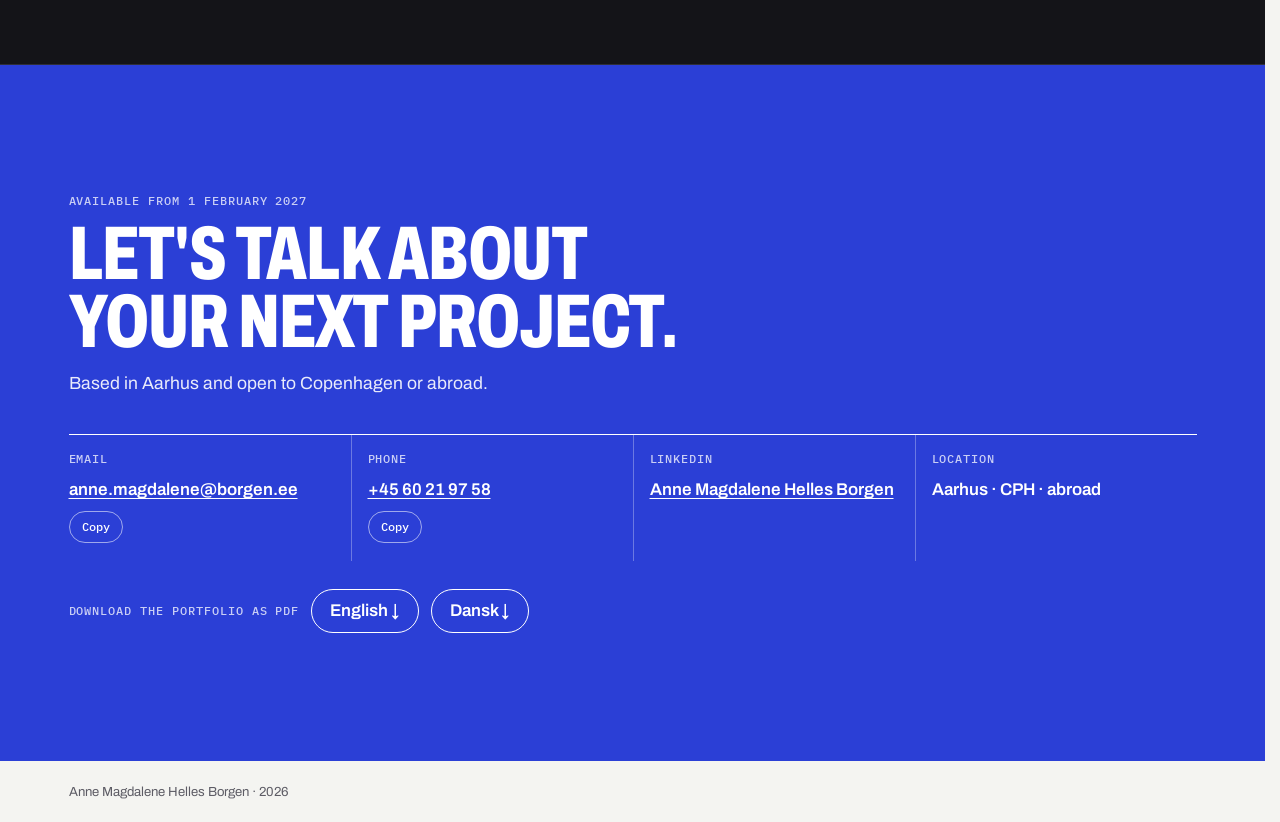
==== commit bed4d589: "Add Permakultur Danmark photo pair Co-Authored-By: Claude Opus 5.5 <noreply@anthropic.com> Claude-Se" ====
--- a/index.html
+++ b/index.html
@@ -293,6 +293,8 @@
 .wskills li{font-weight:600;font-size:.9rem;padding:7px 14px;border-radius:999px;border:1.5px solid currentColor}
 .wimg{margin:0 0 28px;aspect-ratio:16/9;max-width:46em;border-radius:var(--r-card);overflow:hidden}
 .wimg img{display:block;width:100%;height:100%;object-fit:cover}
+.wimg.dual{display:grid;grid-template-columns:1fr 1fr;gap:6px}
+.wimg.dual img{min-width:0;border-radius:6px}
 .wimg-ph{display:grid;place-items:center;height:100%;border:1.5px dashed currentColor;border-radius:var(--r-card);opacity:.55;font:500 .78rem/1.4 var(--mono);text-transform:uppercase;letter-spacing:.08em}
 html.is-site .wimg:not(.has-img){display:none}
 .wcard .wfull .wimg{display:none}
@@ -622,7 +624,7 @@
           <span class="wcover"><span class="wkind"><span lang="en">Research placement</span><span lang="da">Researchpraktik</span></span><span class="wplus" aria-hidden="true"></span><span class="wtitle"><span>Permakultur Danmark</span></span></span>
           <span class="wmeta"><span class="wtype"><span lang="en">Project</span><span lang="da">Projekt</span></span><span><span lang="en">4 months</span><span lang="da">4 måneder</span></span></span>
         </button>
-        <div class="wfull"><figure class="wimg" data-img="img/projects/pkdk.jpg"><span class="wimg-ph"><span lang="en">Room for a photo</span><span lang="da">Plads til et billede</span></span></figure><p class="wwhere"><span lang="en">Kaospilot, semester 4</span><span lang="da">Kaospilot, 4. semester</span></p><p class="worg" lang="en">Permakultur Danmark is a Danish membership association that works to spread permaculture across Denmark through working groups, courses and education, local networks and a member magazine.</p><p class="worg" lang="da">Permakultur Danmark er en dansk medlemsforening, der arbejder for at udbrede permakultur i Danmark gennem arbejdsgrupper, kurser og uddannelse, lokale netværk og et medlemsblad.</p><p class="wsub" lang="en">My role</p><p class="wsub" lang="da">Min rolle</p><p class="wbody" lang="en">I studied permaculture and worked out how its principles translate into leadership, so organisations can be built with a regenerative mindset instead of an extractive one.</p><p class="wbody" lang="da">Jeg undersøgte permakultur og hvordan dens principper kan oversættes til ledelse, så organisationer kan bygges med et regenerativt mindset i stedet for et udnyttende.</p><p class="wsub">Skills</p><ul class="wskills"><li lang="en">Research</li><li lang="en">Regenerative leadership</li><li lang="en">Organisational development</li><li lang="da">Research</li><li lang="da">Regenerativ ledelse</li><li lang="da">Organisationsudvikling</li></ul></div>
+        <div class="wfull"><figure class="wimg dual has-img"><img src="img/projects/pkdk-1.jpg" alt="Shovelling compost into a wheelbarrow in a garden" width="360" height="480"><img src="img/projects/pkdk-2.jpg" alt="Anne surrounded by books on regenerative business, notes and a laptop" width="360" height="480"></figure><p class="wwhere"><span lang="en">Kaospilot, semester 4</span><span lang="da">Kaospilot, 4. semester</span></p><p class="worg" lang="en">Permakultur Danmark is a Danish membership association that works to spread permaculture across Denmark through working groups, courses and education, local networks and a member magazine.</p><p class="worg" lang="da">Permakultur Danmark er en dansk medlemsforening, der arbejder for at udbrede permakultur i Danmark gennem arbejdsgrupper, kurser og uddannelse, lokale netværk og et medlemsblad.</p><p class="wsub" lang="en">My role</p><p class="wsub" lang="da">Min rolle</p><p class="wbody" lang="en">I studied permaculture and worked out how its principles translate into leadership, so organisations can be built with a regenerative mindset instead of an extractive one.</p><p class="wbody" lang="da">Jeg undersøgte permakultur og hvordan dens principper kan oversættes til ledelse, så organisationer kan bygges med et regenerativt mindset i stedet for et udnyttende.</p><p class="wsub">Skills</p><ul class="wskills"><li lang="en">Research</li><li lang="en">Regenerative leadership</li><li lang="en">Organisational development</li><li lang="da">Research</li><li lang="da">Regenerativ ledelse</li><li lang="da">Organisationsudvikling</li></ul></div>
       </li>
       <li class="wcard project" id="p-ggg" data-kind="project" data-c="blue">
         <button type="button" class="wbtn" aria-haspopup="dialog">
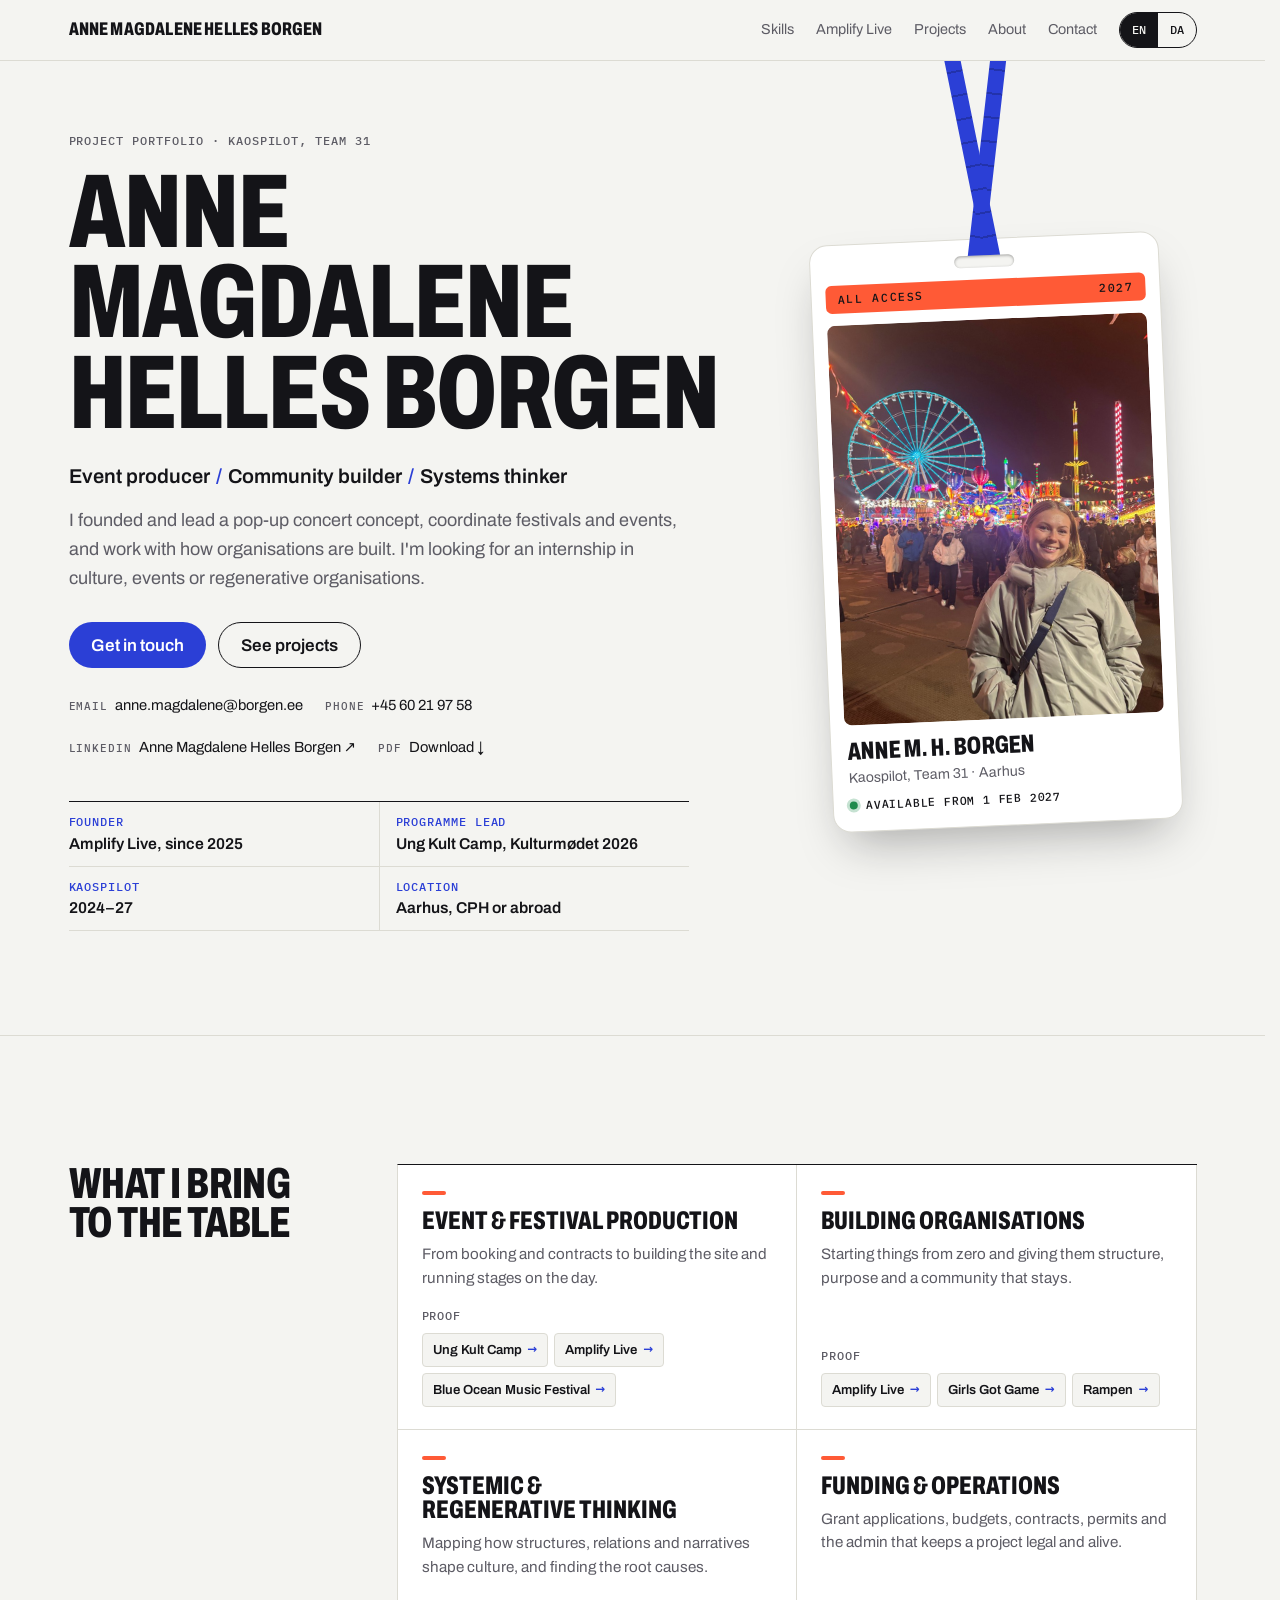
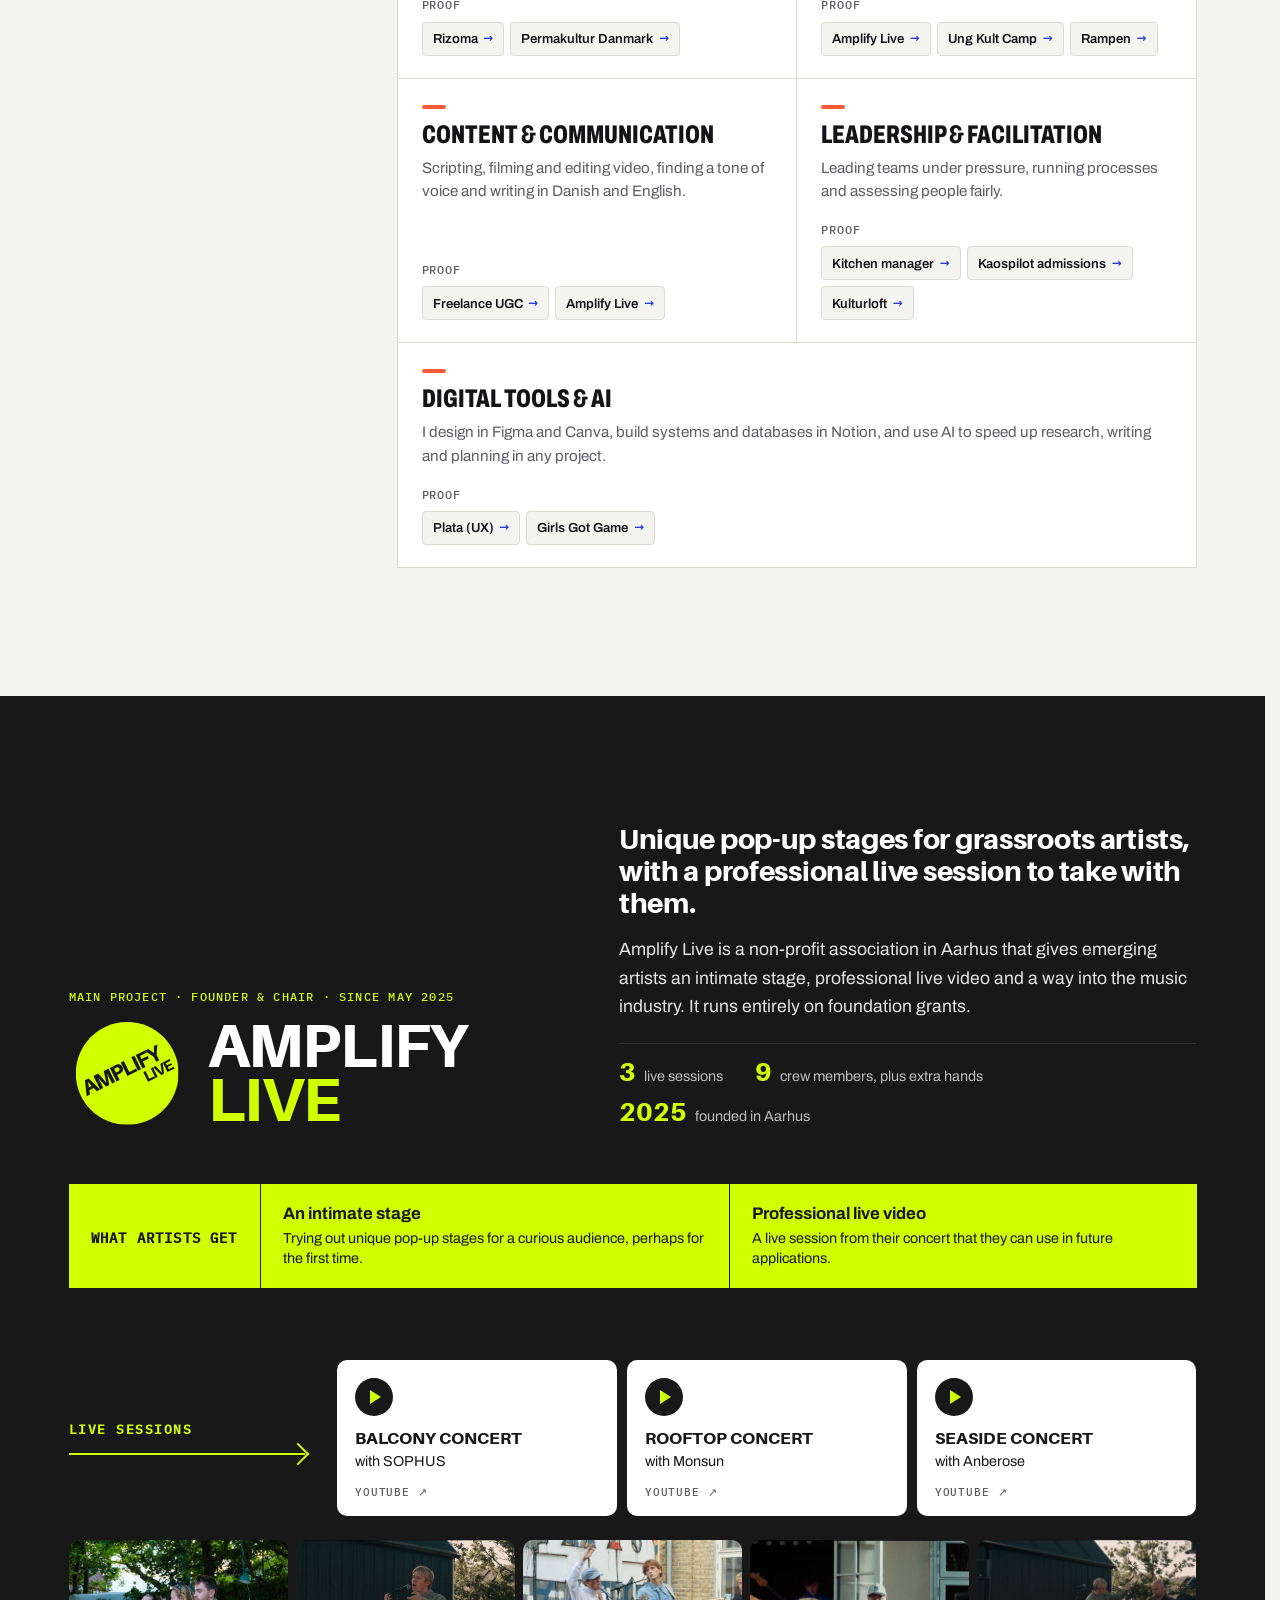
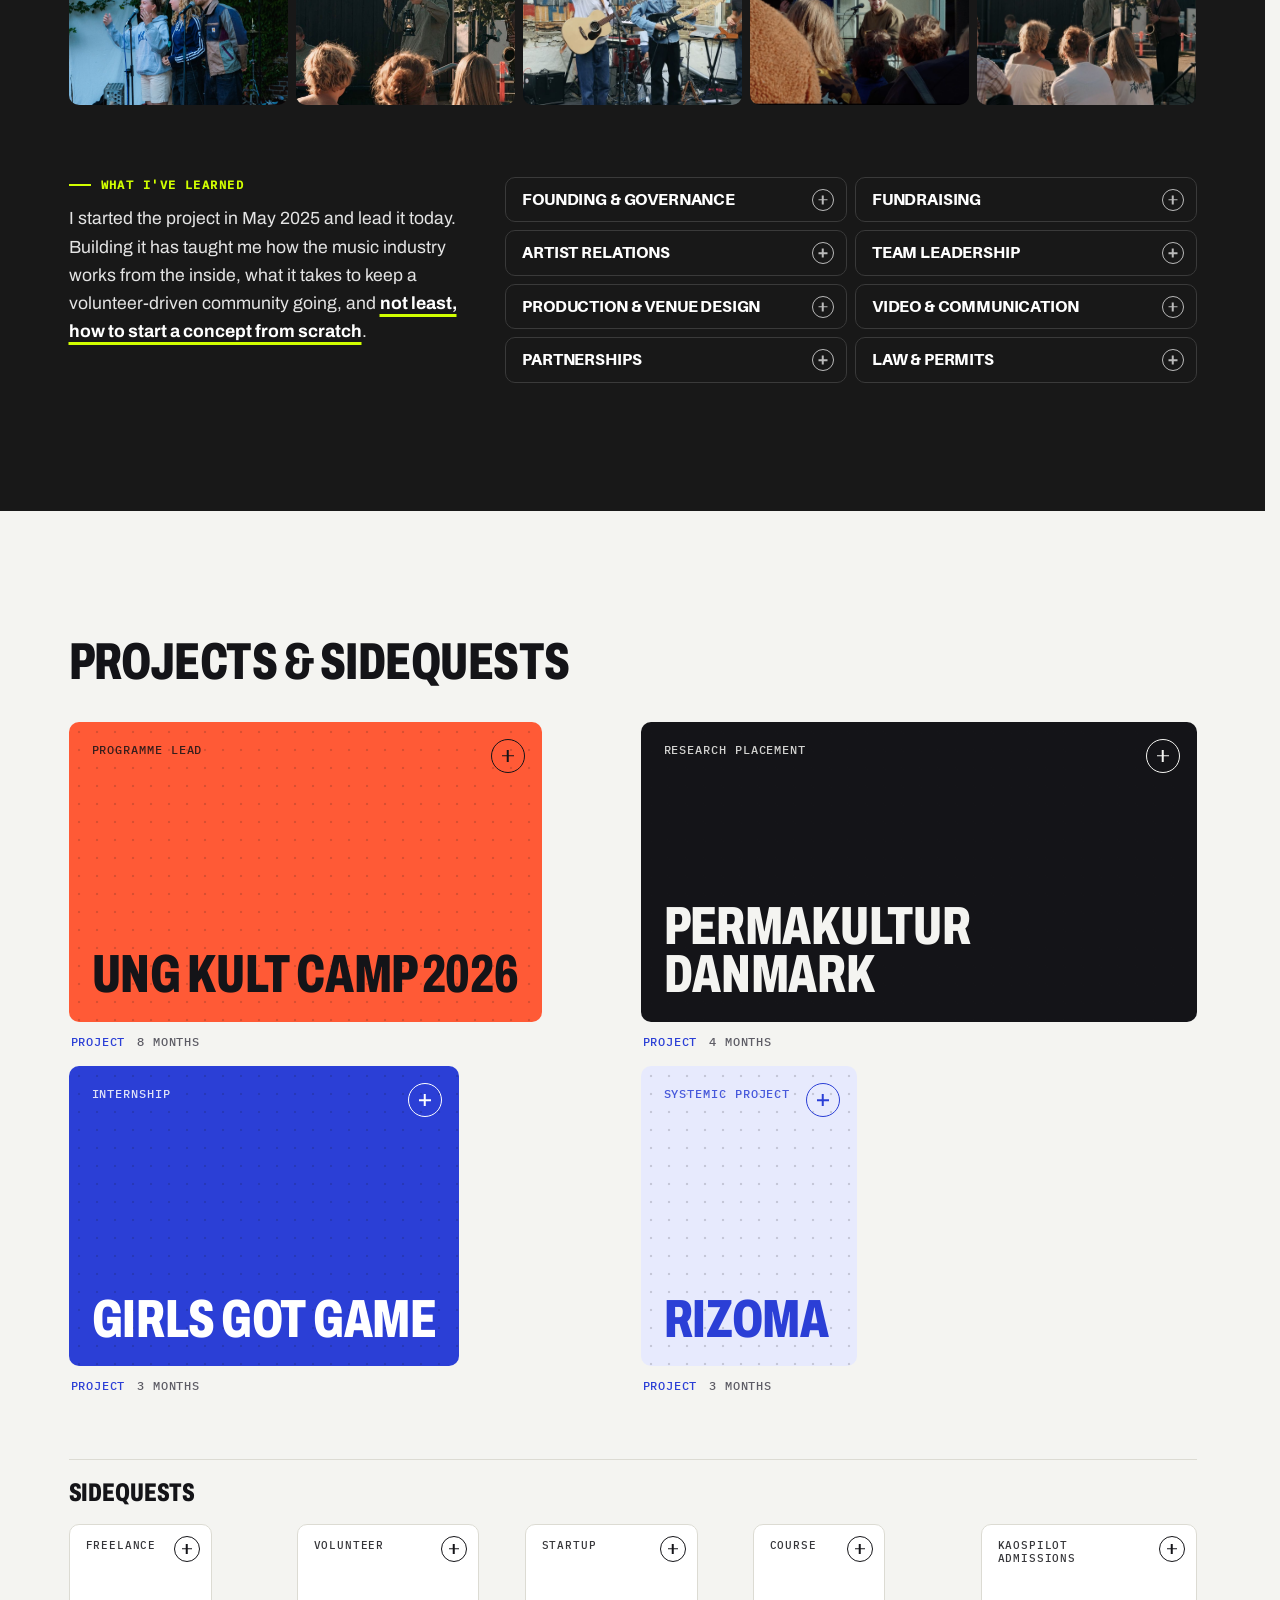
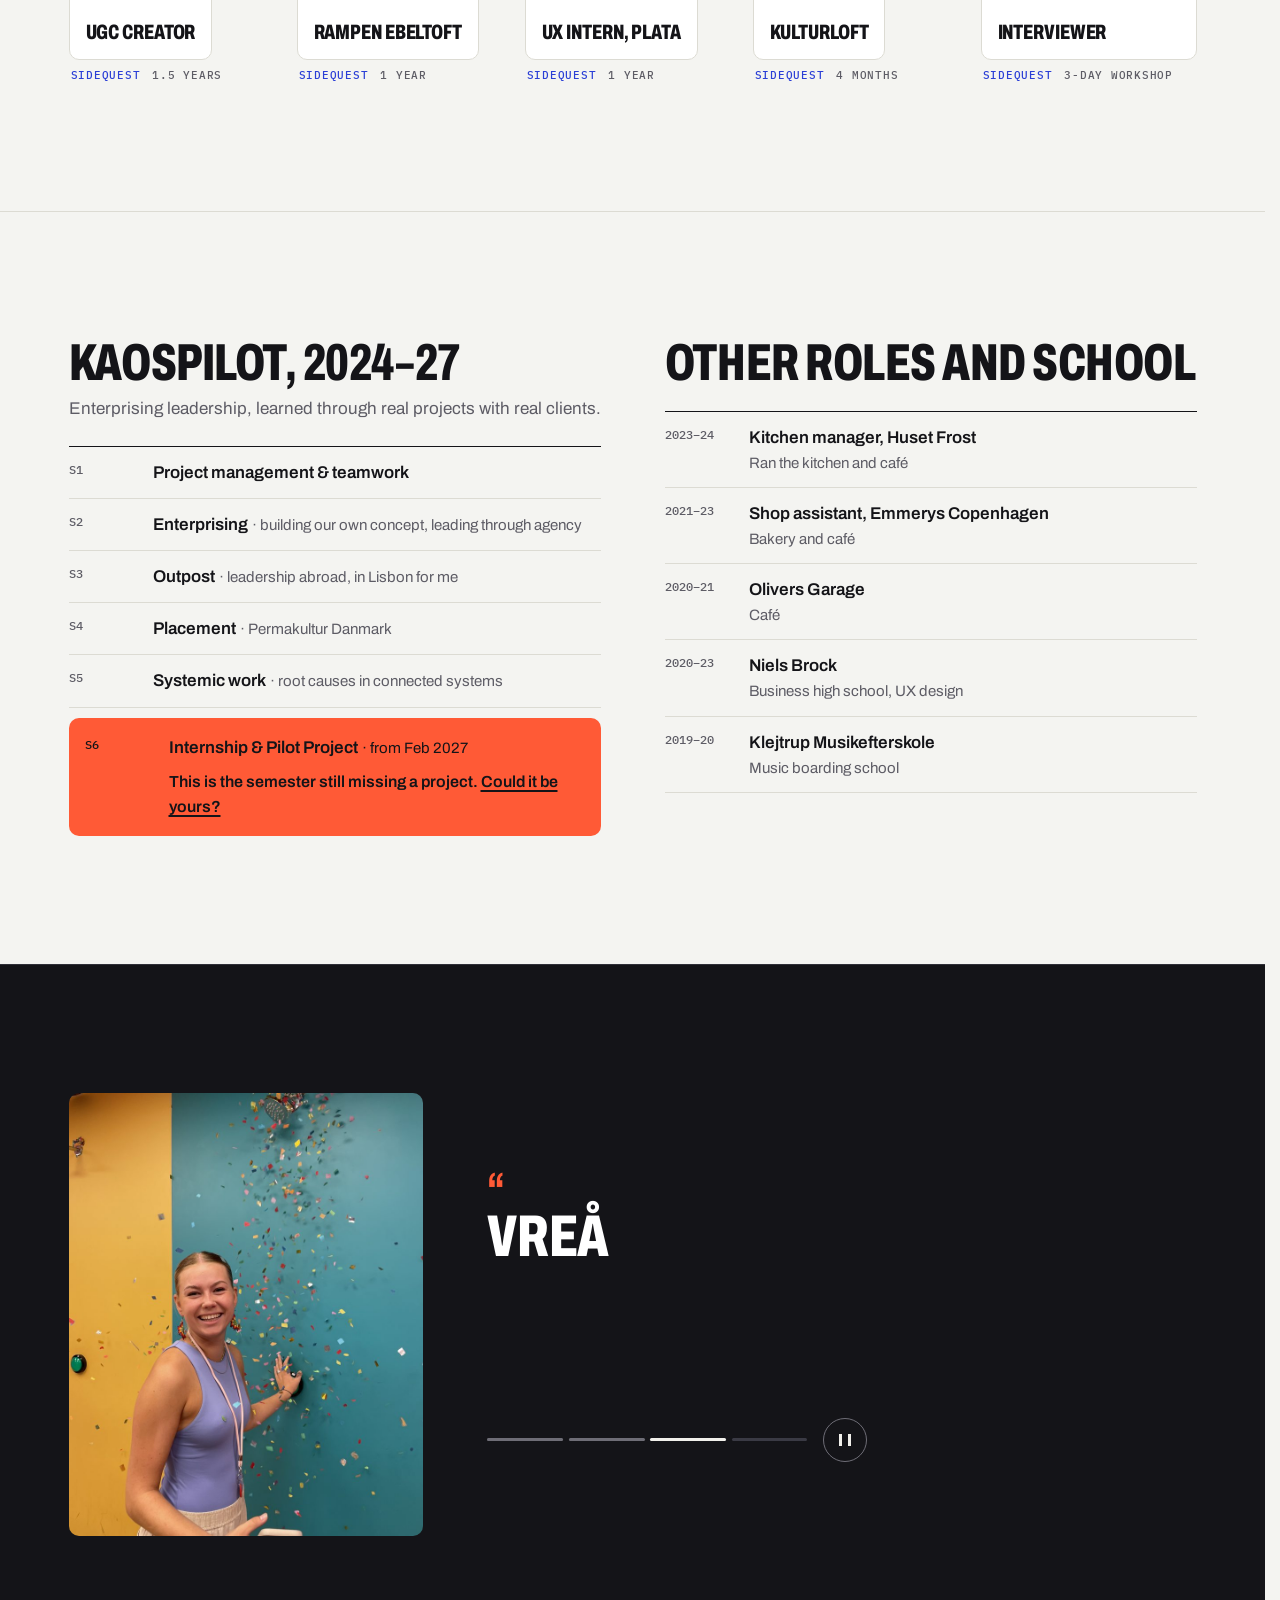
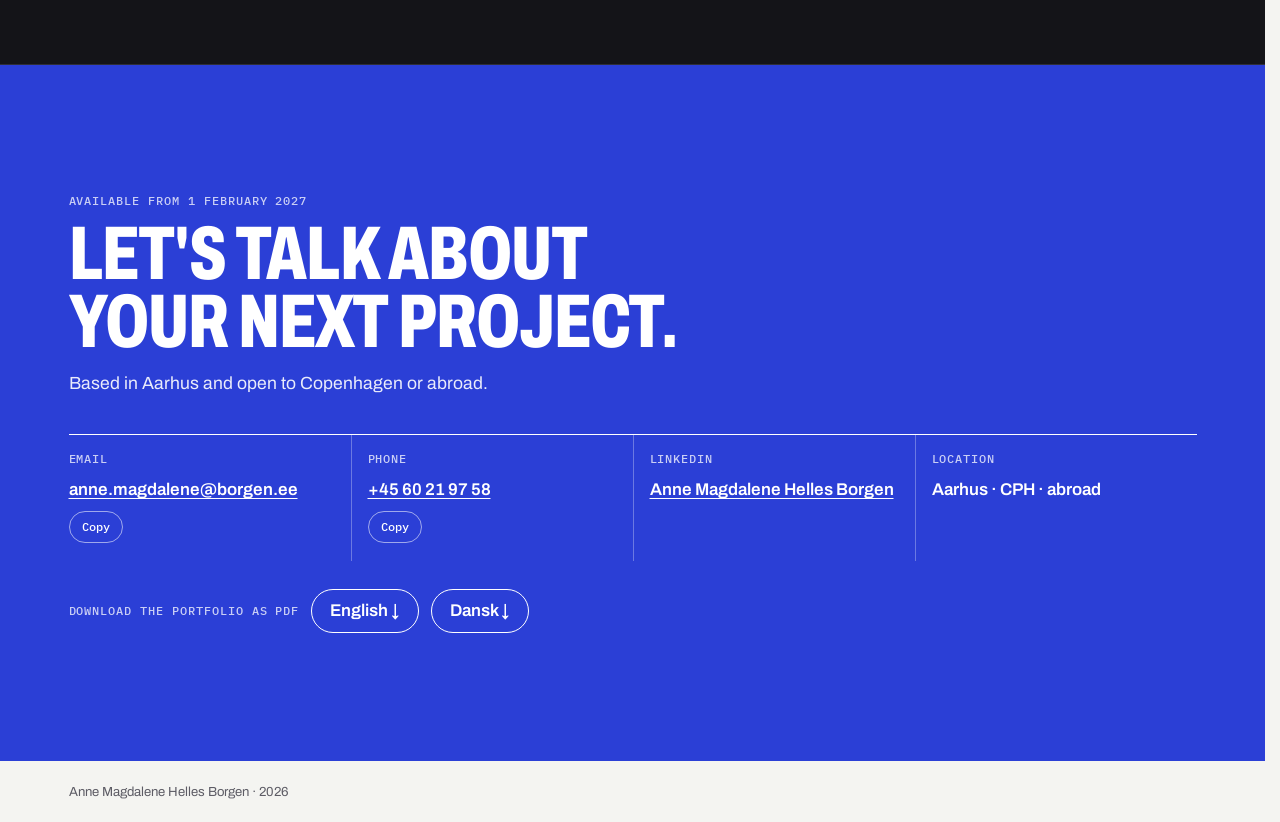
==== commit ea14a3a6: "Add Ung Kult Camp photo pair Co-Authored-By: Claude Opus 5.5 <noreply@anthropic.com> Claude-Session:" ====
--- a/index.html
+++ b/index.html
@@ -617,7 +617,7 @@
           <span class="wcover"><span class="wkind"><span lang="en">Programme lead</span><span lang="da">Programansvarlig</span></span><span class="wplus" aria-hidden="true"></span><span class="wtitle"><span>Ung Kult Camp 2026</span></span></span>
           <span class="wmeta"><span class="wtype"><span lang="en">Project</span><span lang="da">Projekt</span></span><span><span lang="en">8 months</span><span lang="da">8 måneder</span></span></span>
         </button>
-        <div class="wfull"><figure class="wimg" data-img="img/projects/ukc.jpg"><span class="wimg-ph"><span lang="en">Room for a photo</span><span lang="da">Plads til et billede</span></span></figure><p class="wwhere"><span>Kulturmødet, Mors</span></p><p class="worg" lang="en">Ung Kult is a Danish youth culture organisation that creates art and culture activities for 15–30-year-olds, with a focus on cultural entrepreneurship. Ung Kult Camp runs its own programme during Kulturmødet, the annual culture meeting on Mors.</p><p class="worg" lang="da">Ung Kult er en dansk ungdomskulturorganisation, der skaber kunst- og kulturaktiviteter for 15–30-årige med fokus på kulturelt iværksætteri. Ung Kult Camp kører sit eget program under Kulturmødet, det årlige kulturmøde på Mors.</p><p class="wsub" lang="en">My role</p><p class="wsub" lang="da">Min rolle</p><p class="wbody" lang="en">I was responsible for part of the youth programme at Kulturmødet, the national culture festival on Mors. I found and hired the acts, handled their contracts and needs, built the physical festival space and ran the schedule and stages during the festival.</p><p class="wbody" lang="da">Jeg var ansvarlig for en del af ungeprogrammet på Kulturmødet på Mors. Jeg fandt og hyrede aktørerne, håndterede kontrakter og behov, byggede det fysiske festivalområde og styrede tidsplaner og scener under festivalen.</p><p class="wsub">Skills</p><ul class="wskills"><li lang="en">Booking</li><li lang="en">Contracts</li><li lang="en">Site build</li><li lang="en">Festival operations</li><li lang="da">Booking</li><li lang="da">Kontrakter</li><li lang="da">Opbygning</li><li lang="da">Afvikling</li></ul></div>
+        <div class="wfull"><figure class="wimg dual has-img"><img src="img/projects/ukc-1.jpg" alt="Anne's Ung Kult badge: co-creator and programme lead, 20–22 August 2026" width="768" height="1024" style="object-position:50% 45%"><img src="img/projects/ukc-2.jpg" alt="A panel talk in a tipi at Ung Kult Camp" width="768" height="1024" style="object-position:50% 55%"></figure><p class="wwhere"><span>Kulturmødet, Mors</span></p><p class="worg" lang="en">Ung Kult is a Danish youth culture organisation that creates art and culture activities for 15–30-year-olds, with a focus on cultural entrepreneurship. Ung Kult Camp runs its own programme during Kulturmødet, the annual culture meeting on Mors.</p><p class="worg" lang="da">Ung Kult er en dansk ungdomskulturorganisation, der skaber kunst- og kulturaktiviteter for 15–30-årige med fokus på kulturelt iværksætteri. Ung Kult Camp kører sit eget program under Kulturmødet, det årlige kulturmøde på Mors.</p><p class="wsub" lang="en">My role</p><p class="wsub" lang="da">Min rolle</p><p class="wbody" lang="en">I was responsible for part of the youth programme at Kulturmødet, the national culture festival on Mors. I found and hired the acts, handled their contracts and needs, built the physical festival space and ran the schedule and stages during the festival.</p><p class="wbody" lang="da">Jeg var ansvarlig for en del af ungeprogrammet på Kulturmødet på Mors. Jeg fandt og hyrede aktørerne, håndterede kontrakter og behov, byggede det fysiske festivalområde og styrede tidsplaner og scener under festivalen.</p><p class="wsub">Skills</p><ul class="wskills"><li lang="en">Booking</li><li lang="en">Contracts</li><li lang="en">Site build</li><li lang="en">Festival operations</li><li lang="da">Booking</li><li lang="da">Kontrakter</li><li lang="da">Opbygning</li><li lang="da">Afvikling</li></ul></div>
       </li>
       <li class="wcard project" id="p-pkdk" data-kind="project" data-c="ink">
         <button type="button" class="wbtn" aria-haspopup="dialog">
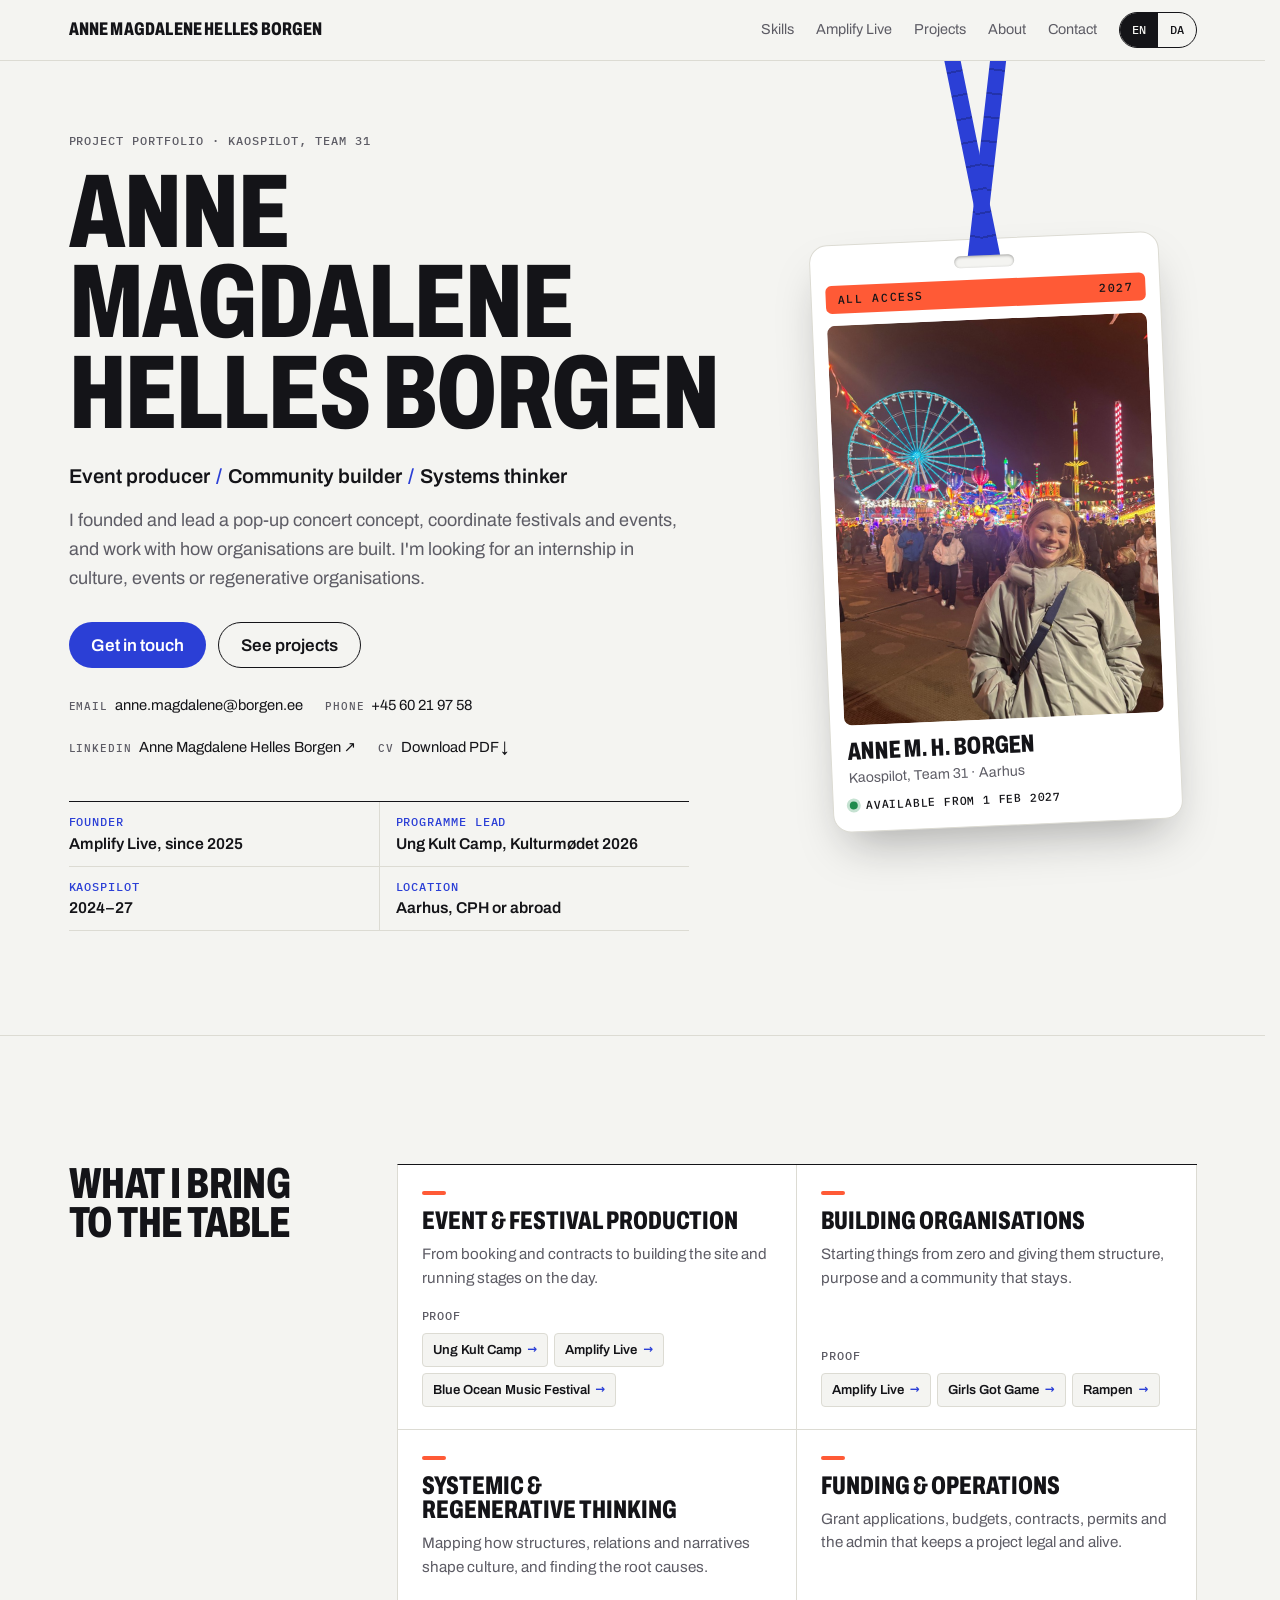
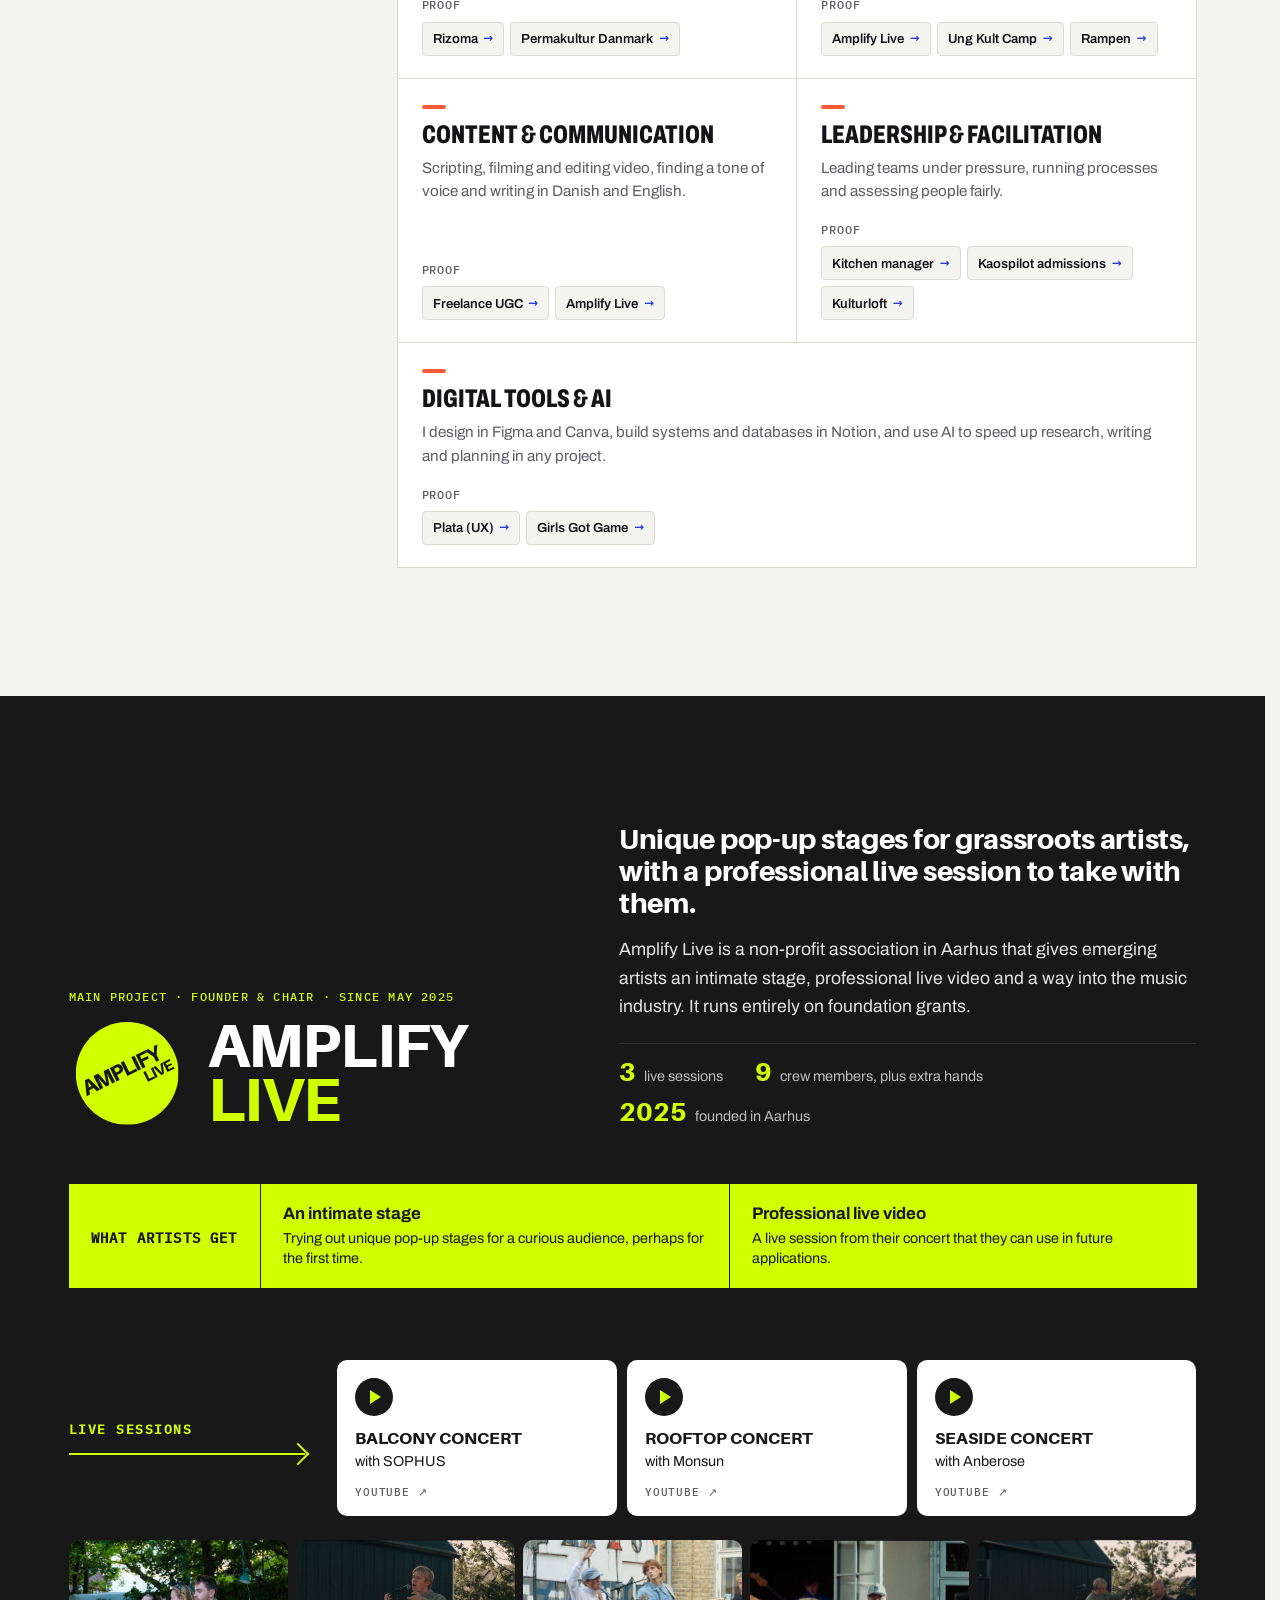
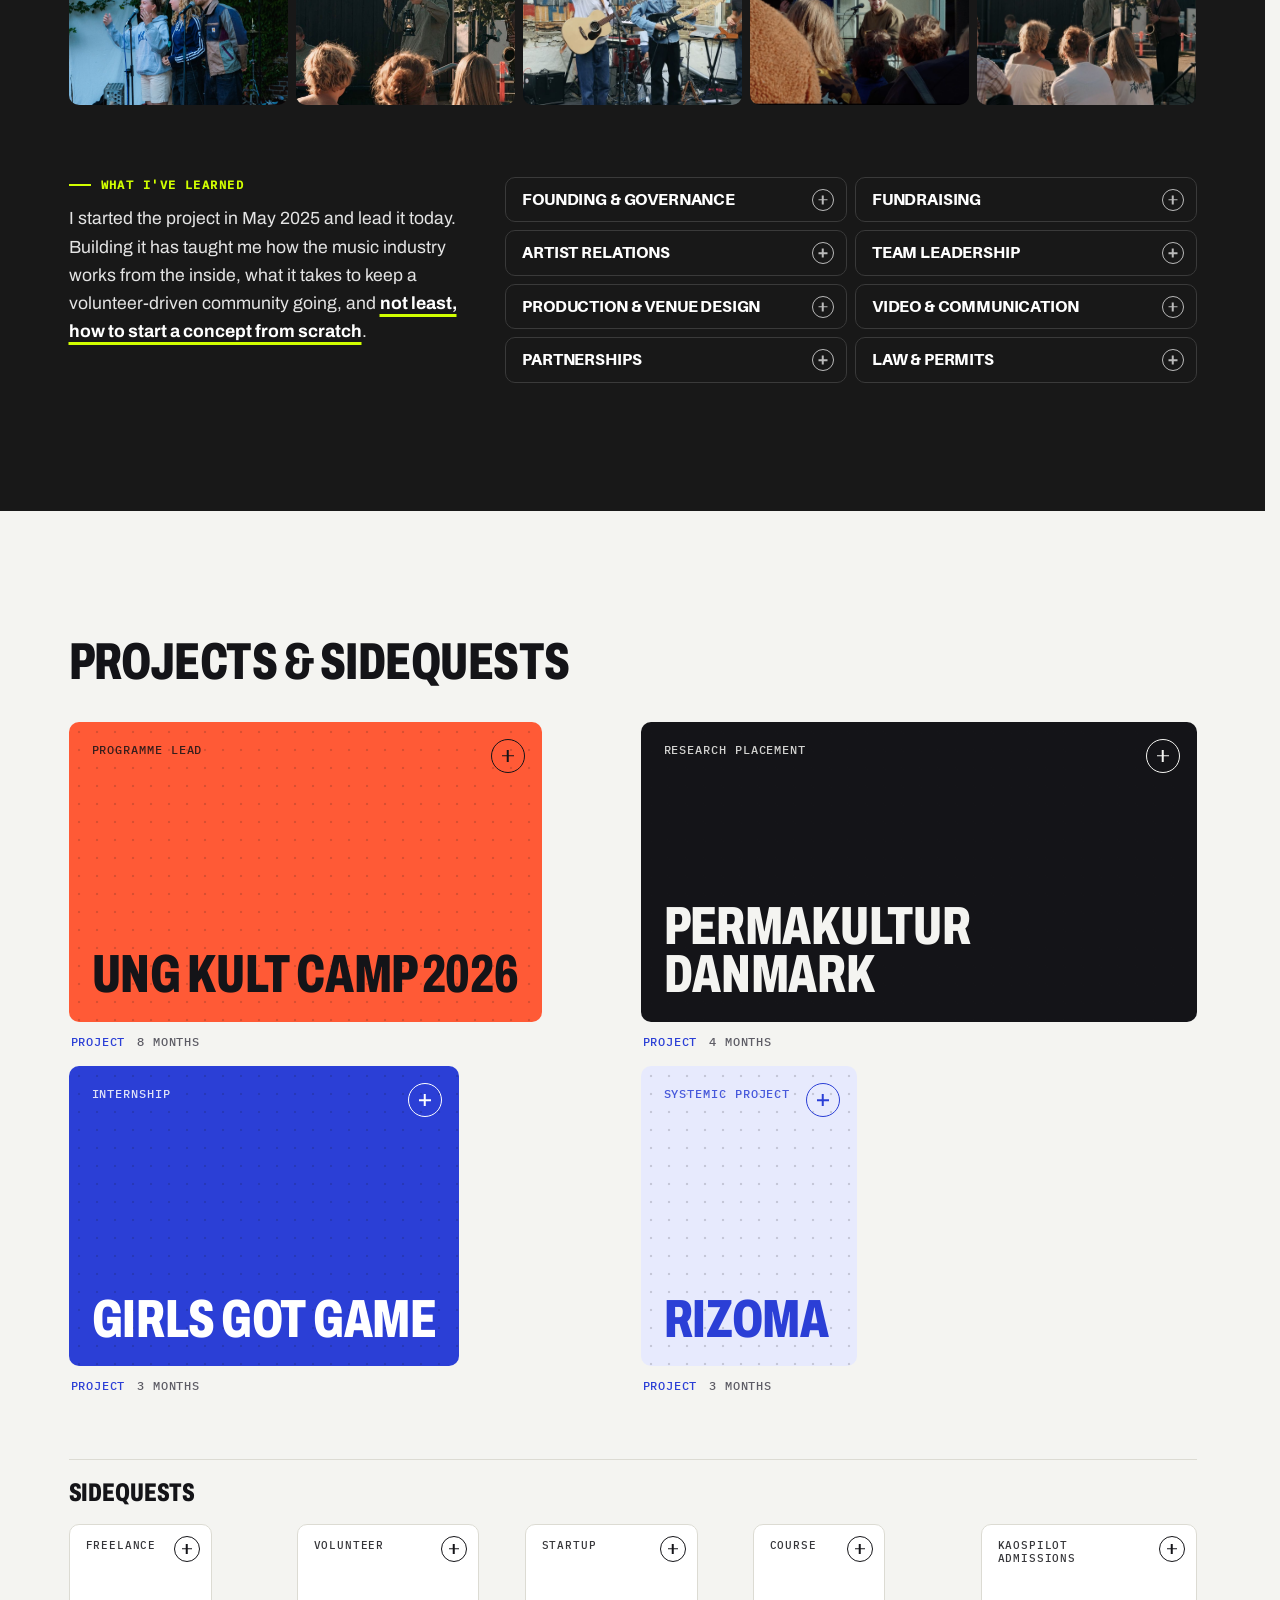
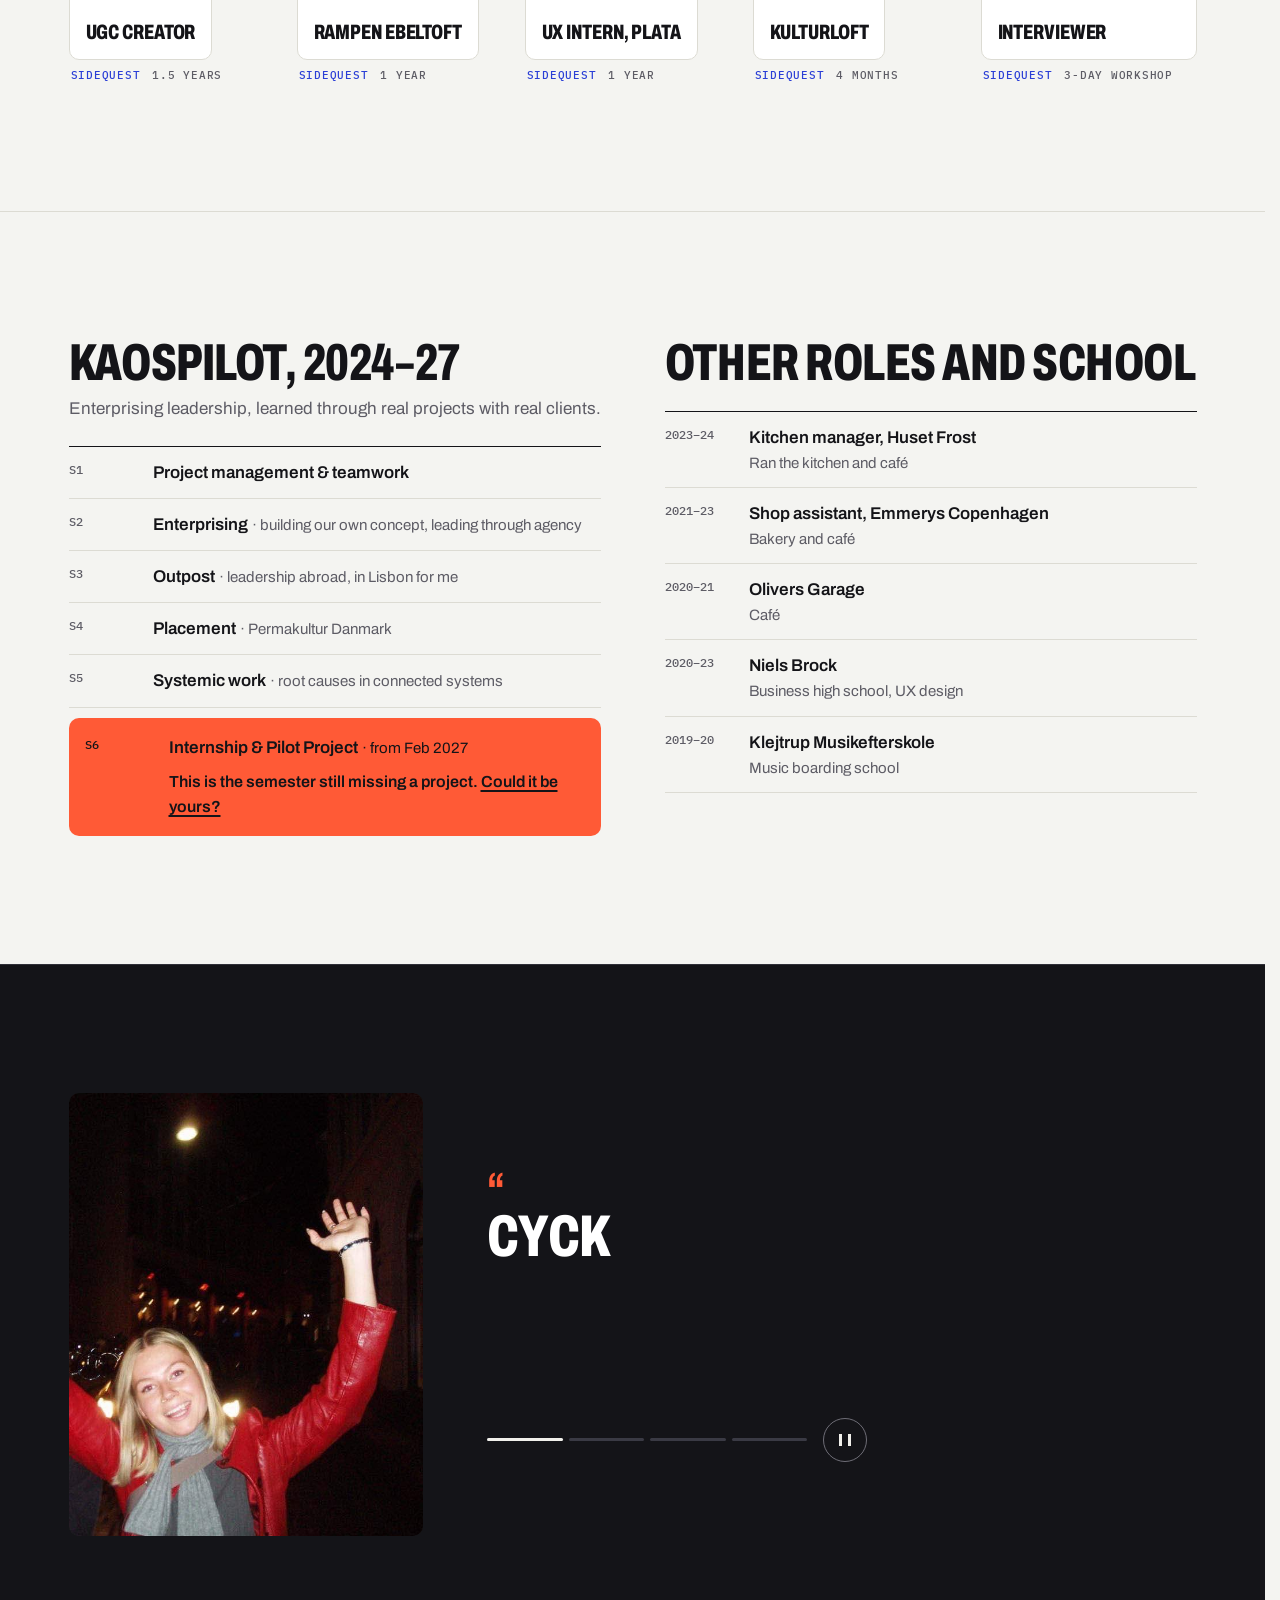
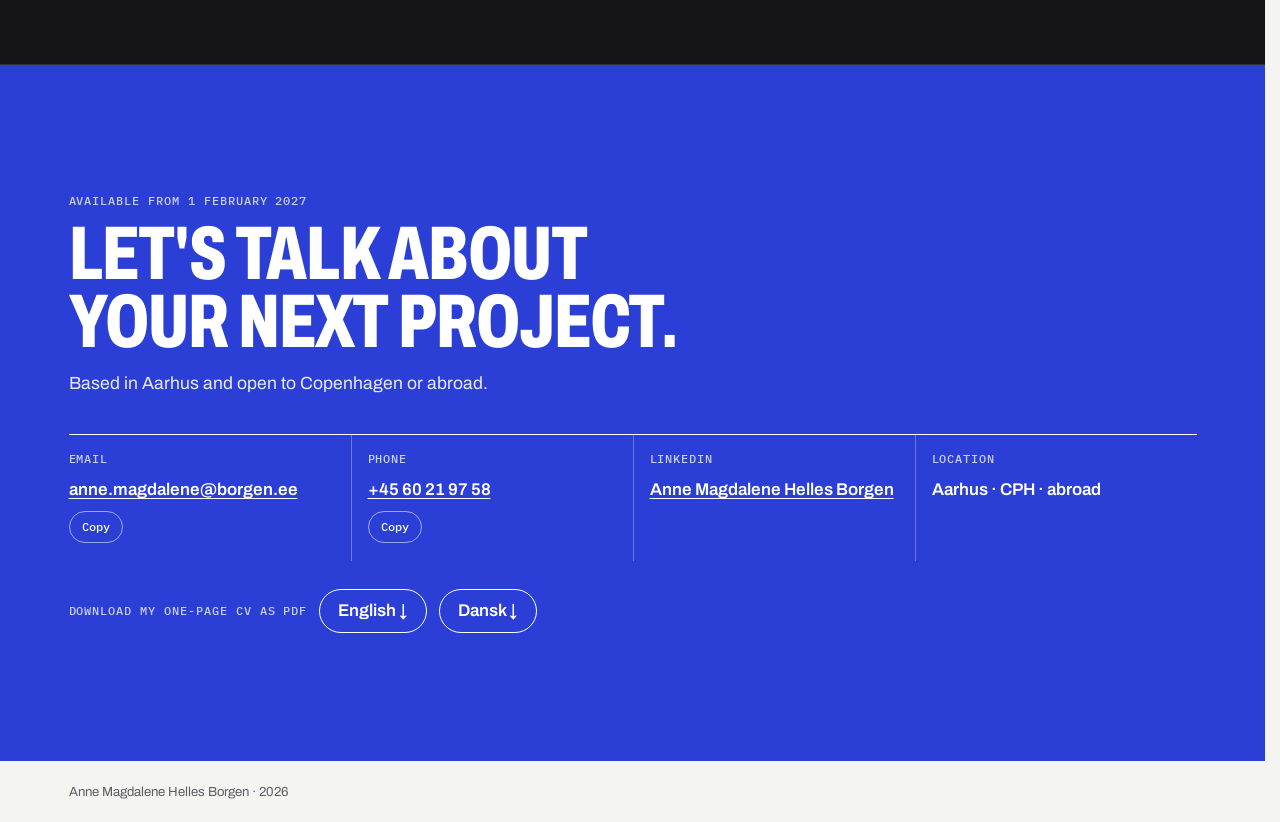
==== commit 28079ad3: "Use the one-page CV as the site's PDF download - Rename the one-pager PDFs to Anne-Magdalene-Helles-" ====
--- a/index.html
+++ b/index.html
@@ -469,8 +469,8 @@
         <a href="mailto:anne.magdalene@borgen.ee"><span class="k">Email</span>anne.magdalene@borgen.ee</a>
         <a href="tel:+4560219758"><span class="k" lang="en">Phone</span><span class="k" lang="da">Tlf.</span>+45 60 21 97 58</a>
         <a href="https://www.linkedin.com/in/anne-magdalene-helles-borgen-744077201/" target="_blank" rel="noopener"><span class="k">LinkedIn</span>Anne Magdalene Helles Borgen ↗</a>
-        <a class="site-only" href="Anne-Magdalene-Helles-Borgen-Portfolio-EN.pdf" download lang="en"><span class="k">PDF</span>Download ↓</a>
-        <a class="site-only" href="Anne-Magdalene-Helles-Borgen-Portfolio-DA.pdf" download lang="da"><span class="k">PDF</span>Hent ↓</a>
+        <a class="site-only" href="Anne-Magdalene-Helles-Borgen-CV-EN.pdf" download lang="en"><span class="k">CV</span>Download PDF ↓</a>
+        <a class="site-only" href="Anne-Magdalene-Helles-Borgen-CV-DA.pdf" download lang="da"><span class="k">CV</span>Hent PDF ↓</a>
       </div>
       <ul class="facts">
         <li><b lang="en">Founder</b><b lang="da">Stifter</b><span lang="en">Amplify Live, since 2025</span><span lang="da">Amplify Live, siden 2025</span></li>
@@ -756,9 +756,9 @@
       <li><span class="label"><span lang="en">Location</span><span lang="da">Lokation</span></span><span class="v"><span lang="en">Aarhus · CPH · abroad</span><span lang="da">Aarhus · KBH · udlandet</span></span></li>
     </ul>
     <div class="dl site-only">
-      <span class="label" lang="en">Download the portfolio as PDF</span><span class="label" lang="da">Hent porteføljen som PDF</span>
-      <a class="dlbtn" href="Anne-Magdalene-Helles-Borgen-Portfolio-EN.pdf" download>English ↓</a>
-      <a class="dlbtn" href="Anne-Magdalene-Helles-Borgen-Portfolio-DA.pdf" download>Dansk ↓</a>
+      <span class="label" lang="en">Download my one-page CV as PDF</span><span class="label" lang="da">Hent mit CV på én side som PDF</span>
+      <a class="dlbtn" href="Anne-Magdalene-Helles-Borgen-CV-EN.pdf" download>English ↓</a>
+      <a class="dlbtn" href="Anne-Magdalene-Helles-Borgen-CV-DA.pdf" download>Dansk ↓</a>
     </div>
   </div>
 </section>
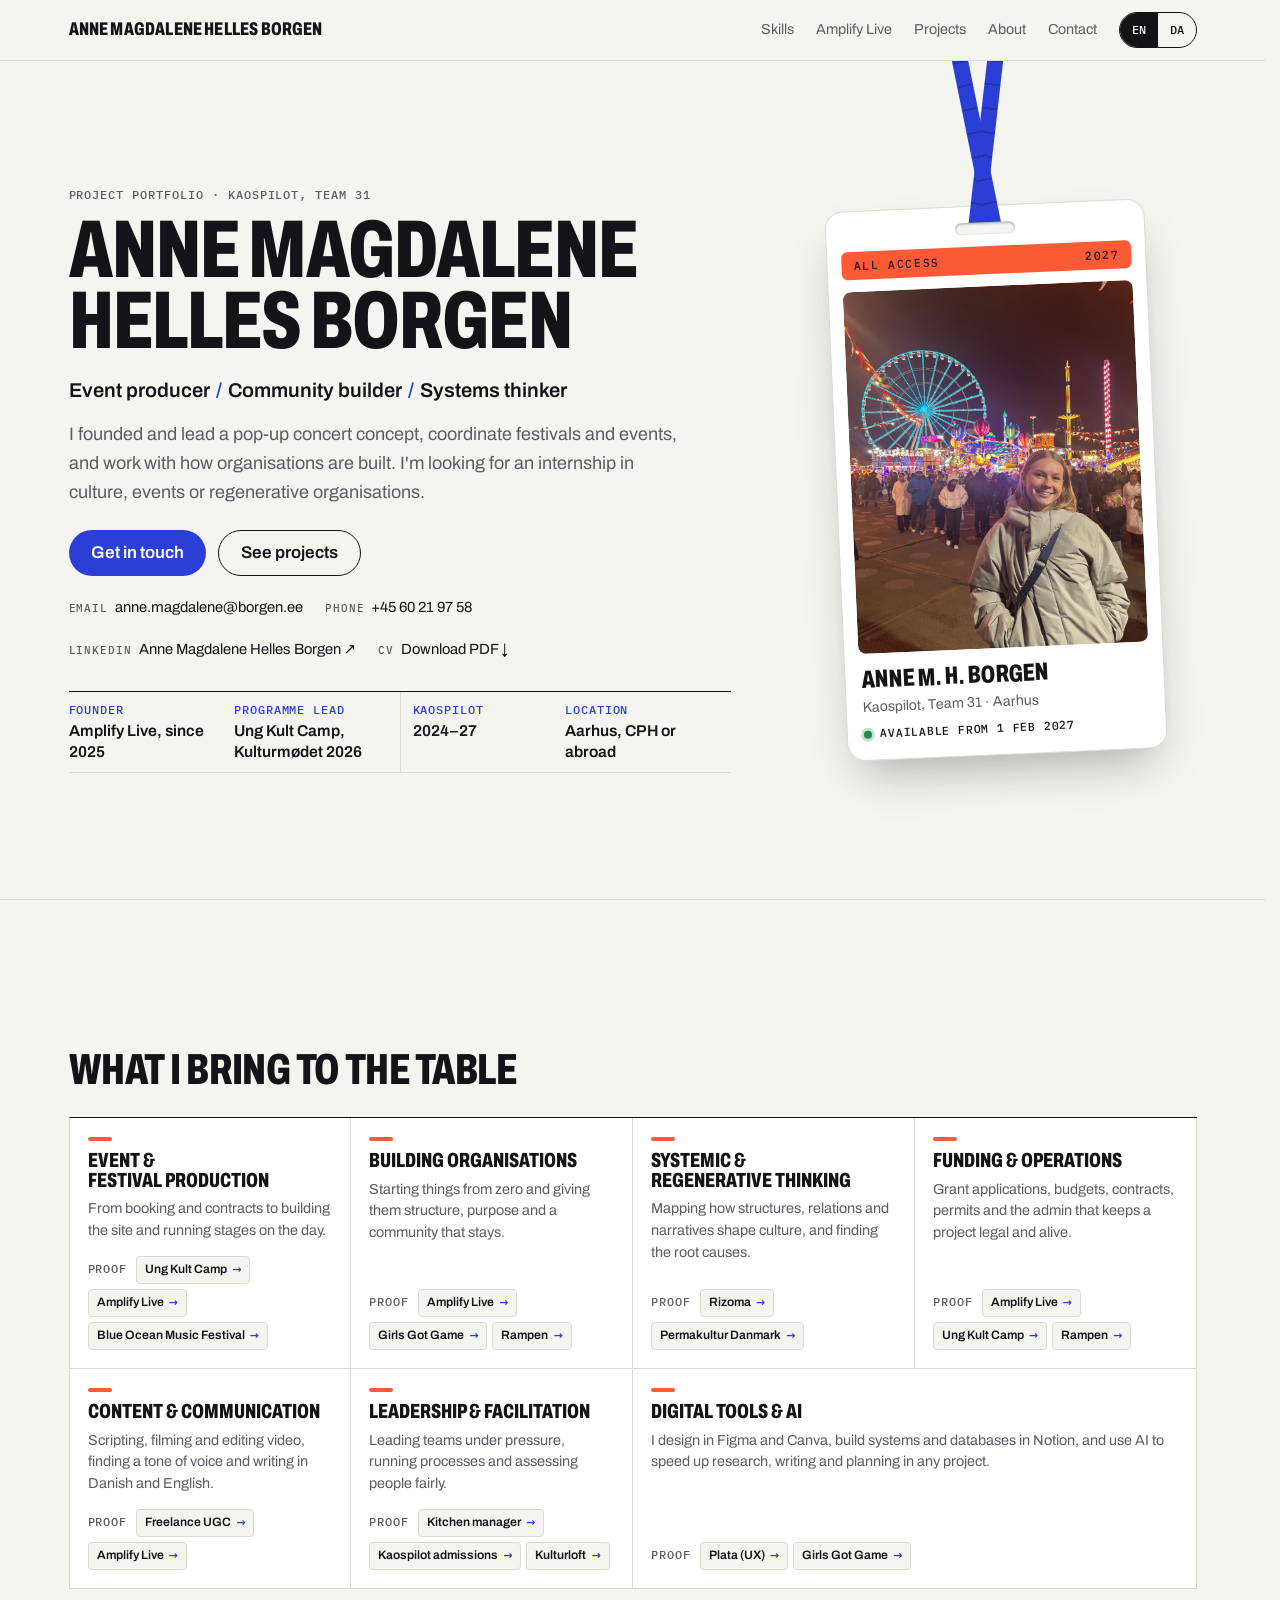
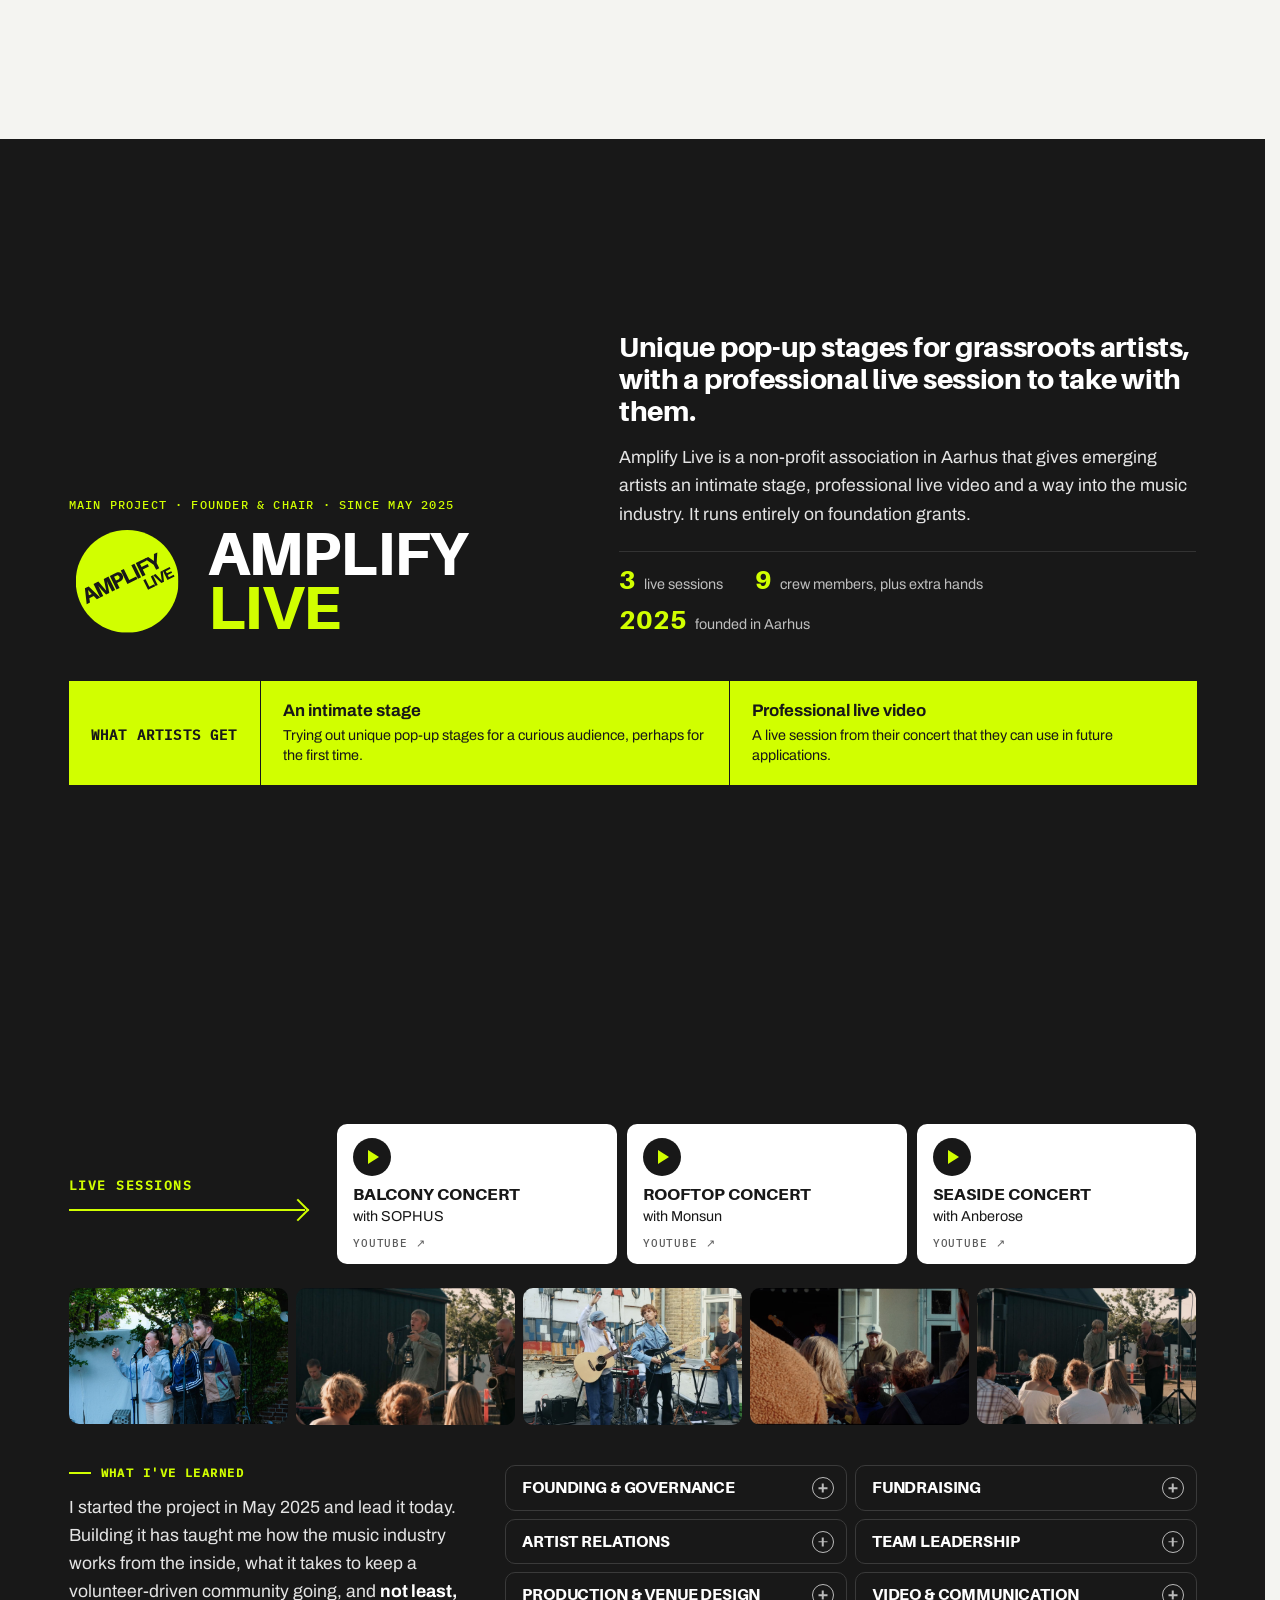
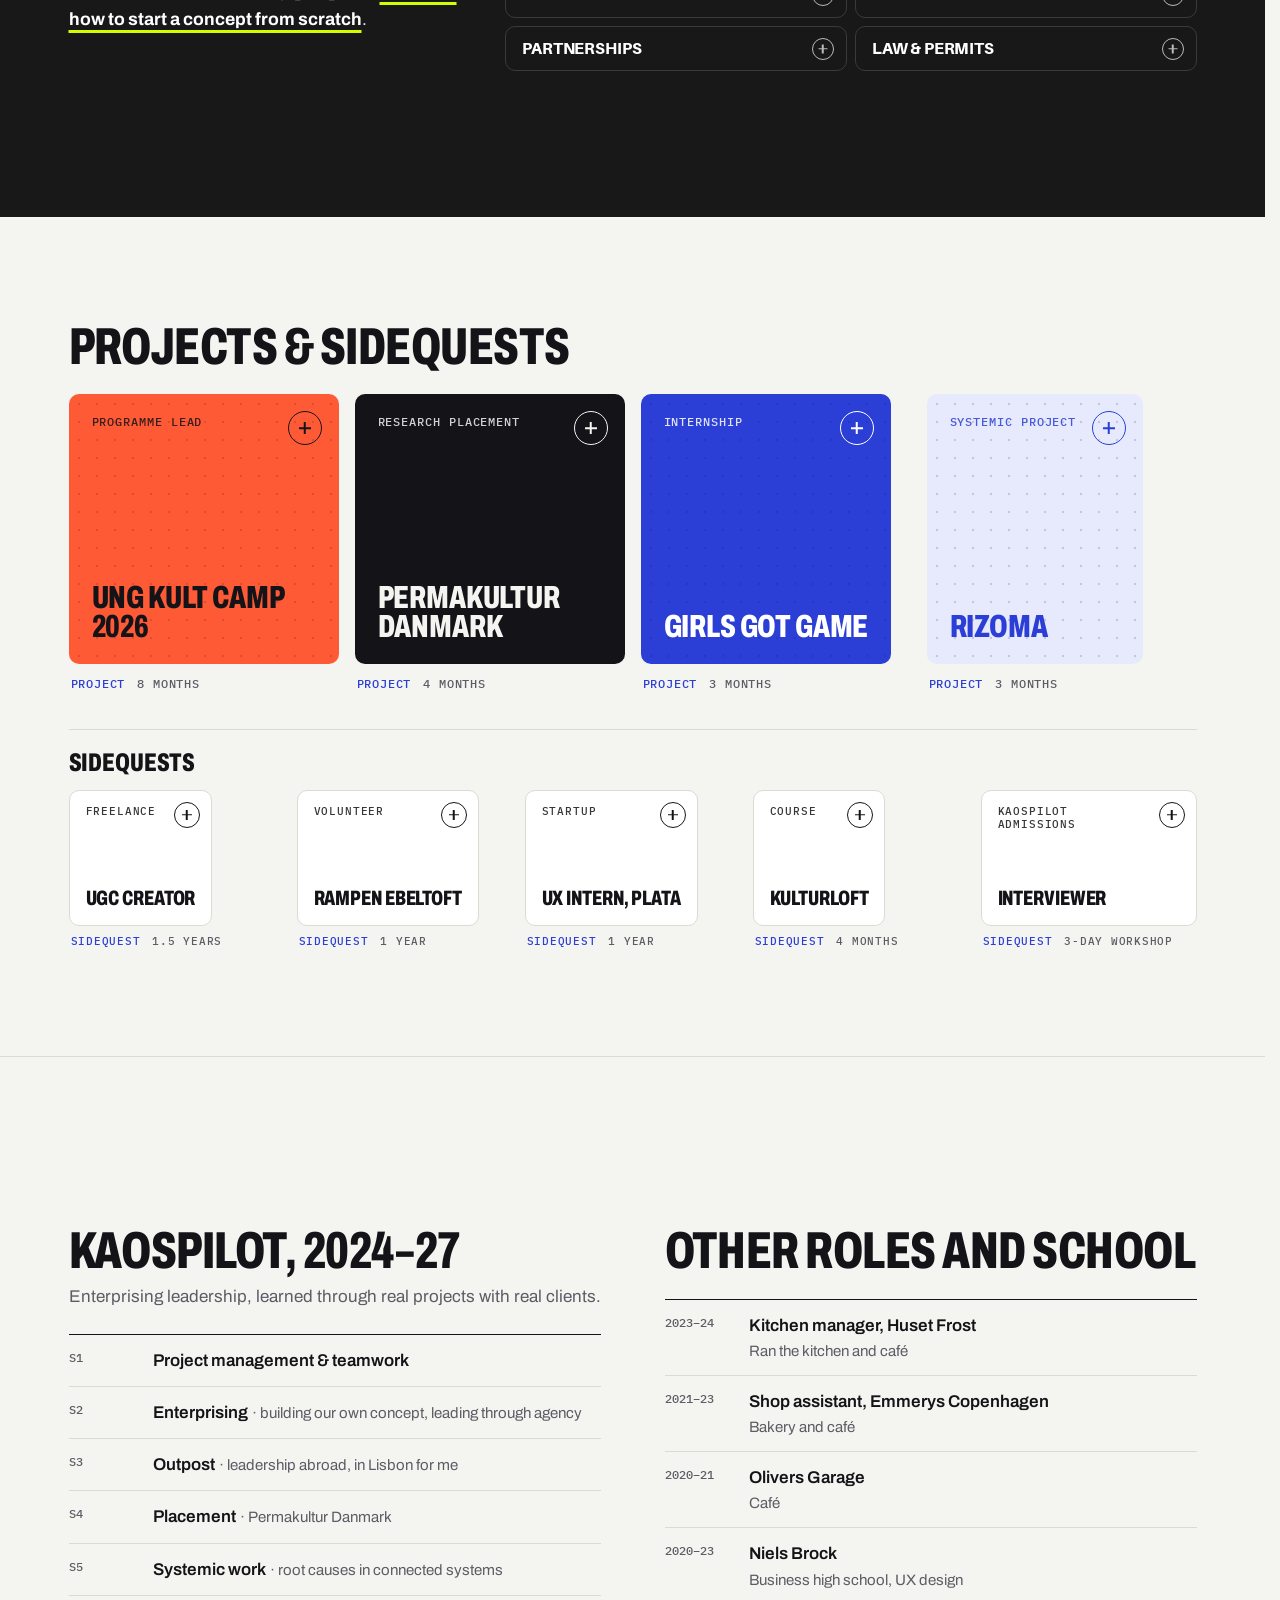
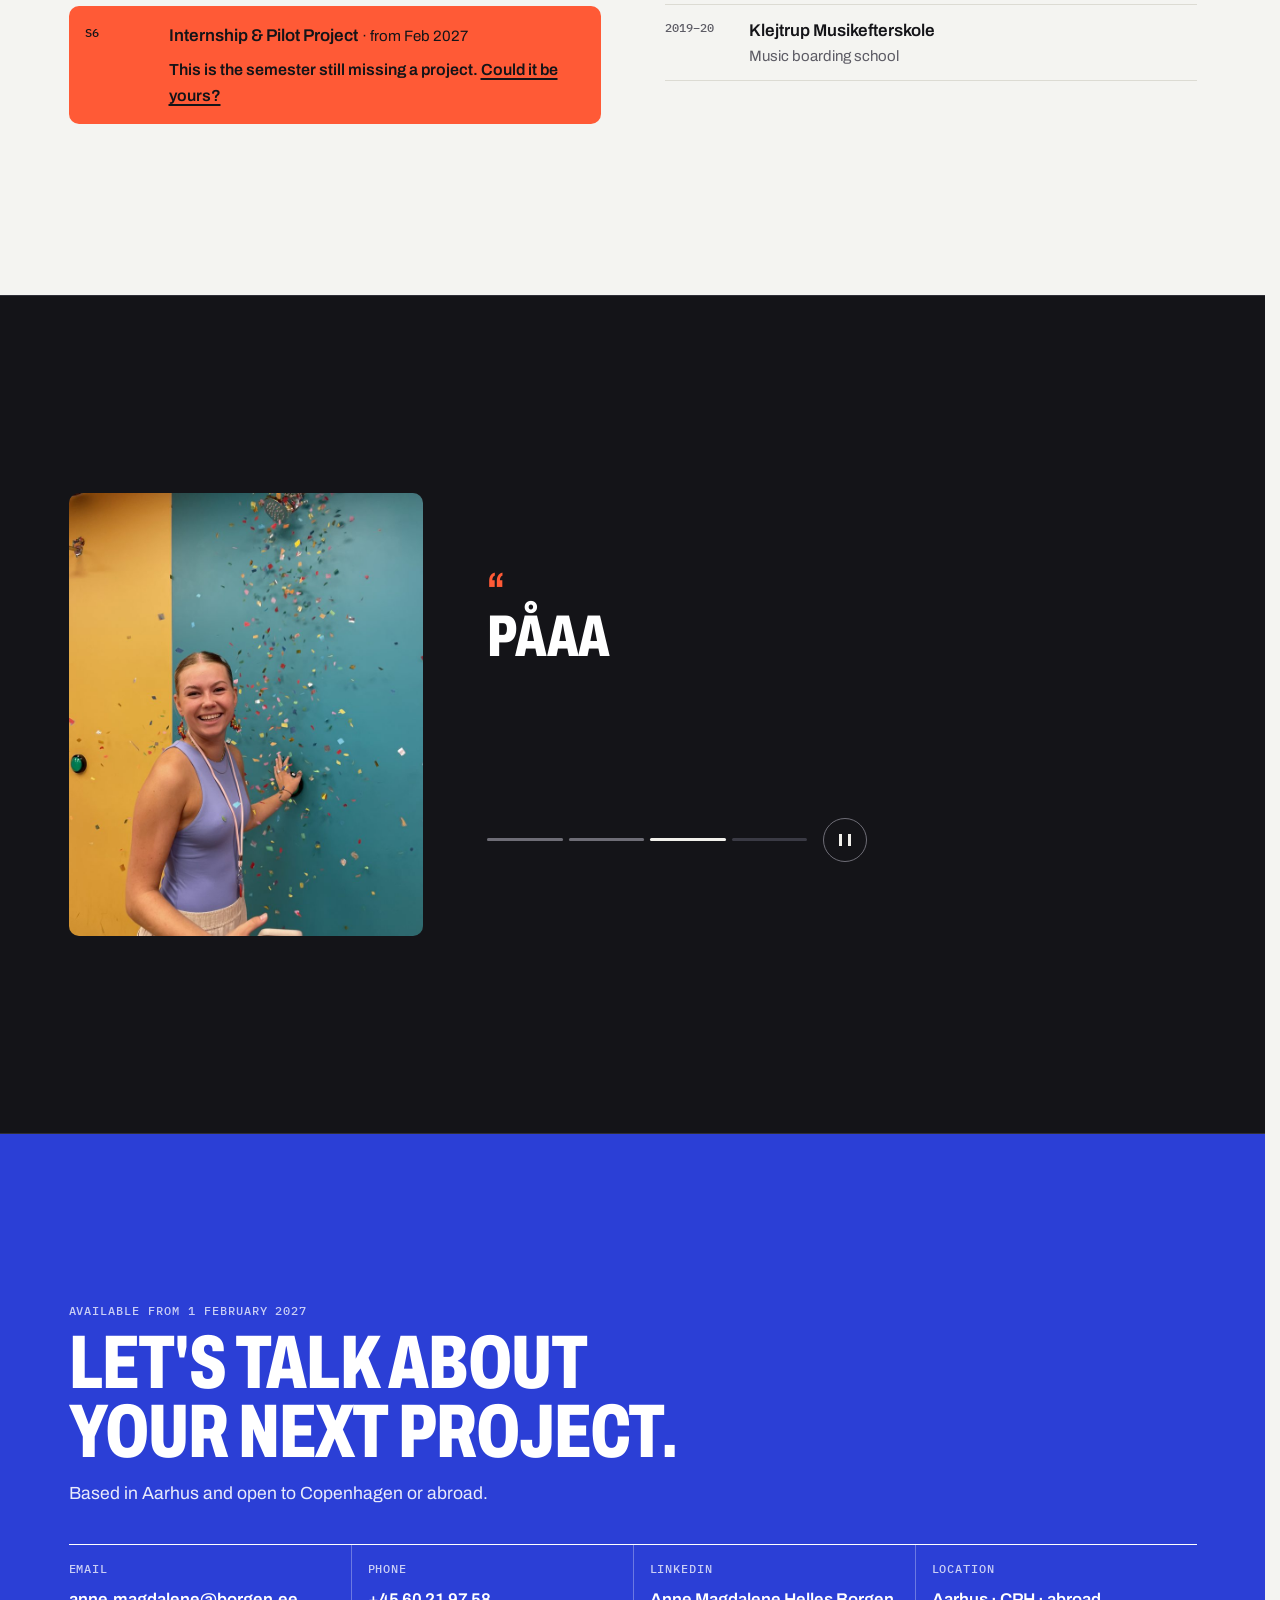
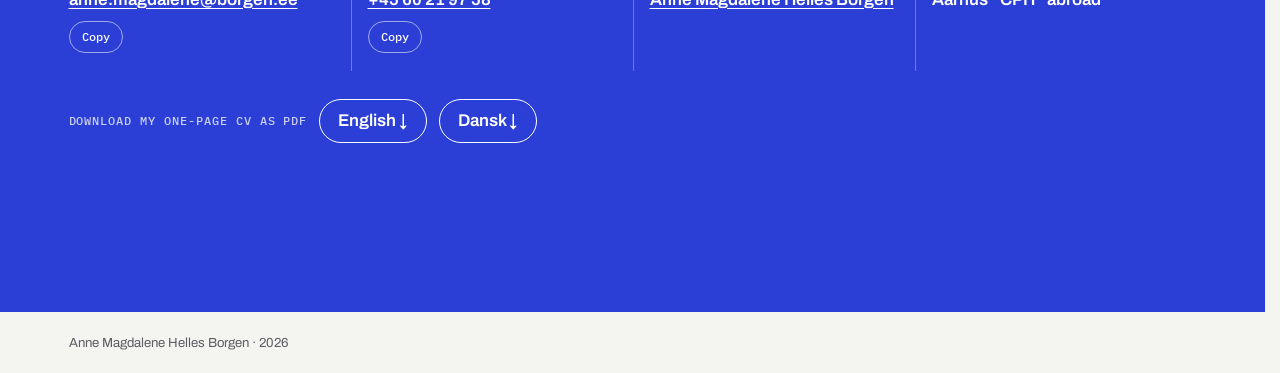
==== commit 75c90f79: "Full-screen sections with one-swipe-per-section scrolling On laptops and desktops (min 1024x600) eac" ====
--- a/index.html
+++ b/index.html
@@ -432,6 +432,50 @@
   #work{break-before:page}
   .skill,.q,.sem li,.tl li,.offer,.al-skill,.clist{break-inside:avoid}
 }
+/* Full-screen sections: on laptops and desktops each section fills the screen
+   below the nav bar, and one scroll or swipe moves exactly one section
+   (CSS scroll snap, no script). Phones and print keep normal scrolling. */
+@media screen and (min-width:1024px) and (min-height:600px){
+  :root{--barh:61px;--foot:61px;--screen:calc(100svh - var(--barh));--sec:clamp(28px,5.5vh,64px)}
+  html{scroll-snap-type:y mandatory;scroll-padding-top:var(--barh)}
+  .hero,#skills,.al-screen,#work,#education,.about,.contact{scroll-snap-align:start;scroll-snap-stop:always;min-height:var(--screen);display:flex;flex-direction:column;justify-content:center}
+  .hero > .wrap,#skills > .wrap,#work > .wrap,#education > .wrap,.about > .wrap,.contact > .wrap{width:100%}
+  .contact{min-height:calc(var(--screen) - var(--foot))}
+  .hero{padding-block:clamp(20px,4vh,48px)}
+  .hero h1{font-size:clamp(3.25rem,min(6.4vw,10.5vh),6.25rem);margin-top:12px}
+  .role{margin-top:clamp(12px,2vh,22px)}
+  .actions{margin-top:clamp(16px,2.6vh,30px)}
+  .reach{margin-top:clamp(10px,1.6vh,20px)}
+  .facts{margin-top:clamp(16px,2.6vh,36px);grid-template-columns:repeat(4,minmax(0,1fr));max-width:none}
+  .facts li,.facts li:nth-child(even){padding:10px 12px 10px 0;border-left:0}
+  .facts li + li{padding-left:12px;border-left:1px solid var(--border)}
+  .pass{width:min(320px,40vh)}
+  #skills > .wrap{grid-template-columns:minmax(0,1fr);gap:clamp(16px,3vh,32px)}
+  .skills-head{position:static}
+  .skills{grid-template-columns:repeat(4,minmax(0,1fr))}
+  .skills > .skill:last-child{grid-column:span 2}
+  .skills > *{padding:clamp(14px,2.2vh,22px) 18px clamp(12px,2vh,18px)}
+  .skill{gap:8px}
+  .skill h3{font-size:clamp(1.2rem,1.6vw,1.45rem)}
+  .skill h3 .sq{margin-bottom:10px}
+  .skill p{font-size:.9rem;line-height:1.5}
+  .proof{gap:5px;padding-top:6px}
+  .proof .label{width:auto;margin:0 4px 0 0}
+  .pchip{font-size:.76rem;min-height:28px;padding:2px 8px;gap:5px}
+  .al .wrap{padding-block:0}
+  .al-foot{display:none}
+  .al-screen{padding-block:var(--sec)}
+  .offer{margin-top:clamp(28px,5vh,56px)}
+  .al-live{margin-top:0}
+  .al-video{min-height:0;gap:10px;padding:14px 16px}
+  .al-photos figure{aspect-ratio:16/10}
+  .al-learn{margin-top:clamp(24px,4.5vh,56px)}
+  .work-head{margin-bottom:clamp(16px,2.6vh,28px)}
+  .wgrid-projects{grid-template-columns:repeat(4,minmax(0,1fr))}
+  .wcard.project .wcover{min-height:clamp(190px,30vh,300px)}
+  .wcard.project .wtitle{font-size:clamp(1.8rem,2.5vw,2.5rem)}
+  .side-head{margin:clamp(24px,4vh,48px) 0 14px}
+}
 </style>
 </head>
 <body>
@@ -545,6 +589,7 @@
 </section>
 <section class="al" id="amplify">
   <div class="wrap">
+    <div class="al-screen">
     <div class="al-top">
       <div>
         <p class="kicker"><span lang="en">Main project · Founder &amp; chair · Since May 2025</span><span lang="da">Hovedprojekt · Stifter og formand · Siden maj 2025</span></p>
@@ -567,6 +612,8 @@
       <div><b lang="en">An intimate stage</b><b lang="da">En intim scene</b><span lang="en">Trying out unique pop-up stages for a curious audience, perhaps for the first time.</span><span lang="da">At afprøve unikke pop-up-scener for et nysgerrigt publikum – evt. for første gang.</span></div>
       <div><b lang="en">Professional live video</b><b lang="da">Professionel livevideo</b><span lang="en">A live session from their concert that they can use in future applications.</span><span lang="da">Live-session fra deres koncert, som kan bruges i fremtidige ansøgninger.</span></div>
     </div>
+    </div>
+    <div class="al-screen">
     <div class="al-live">
       <div class="al-live-head">
         <p class="al-arrow"><span class="al-arrow-t"><span lang="en">Live sessions</span><span lang="da">Live-sessions</span></span><span class="arr" aria-hidden="true"></span></p>
@@ -600,6 +647,7 @@
         <li><button type="button" class="al-skill" aria-expanded="false"><b><span lang="en">Partnerships</span><span lang="da">Partnerskaber</span></b><span class="al-desc"><span class="al-desc-in"><span lang="en">Building collaborations, e.g. an upcycled merch workshop with Pop Up Lop, using the audience's unworn clothes.</span><span lang="da">At skabe samarbejder, f.eks. en upcycling-merchworkshop med Pop Up Lop af publikums aflagte tøj.</span></span></span><span class="al-more" aria-hidden="true"></span></button></li>
         <li><button type="button" class="al-skill" aria-expanded="false"><b><span lang="en">Law &amp; permits</span><span lang="da">Regler og tilladelser</span></b><span class="al-desc"><span class="al-desc-in"><span lang="en">Getting to grips with the rules for events, venues and a grant-funded association.</span><span lang="da">At sætte sig ind i reglerne for events, spillesteder og en fondsfinansieret forening.</span></span></span><span class="al-more" aria-hidden="true"></span></button></li>
       </ul>
+    </div>
     </div>
     <div class="al-foot"></div>
   </div>
@@ -1027,5 +1075,58 @@
   }
 })();
 </script>
+<script>
+/* One scroll or swipe = one section (laptop/desktop only, matches the CSS snap block).
+   A gesture is a run of wheel events; each gesture moves exactly one screen, and
+   trackpad momentum after it is swallowed. Screens taller than the window scroll normally. */
+(function(){
+  var mq=matchMedia('screen and (min-width:1024px) and (min-height:600px)');
+  var reduce=matchMedia('(prefers-reduced-motion: reduce)');
+  var root=document.documentElement, bar=document.querySelector('.bar');
+  var sel='.hero,#skills,.al-screen,#work,#education,.about,.contact';
+  var lastT=0,lastAbs=0,navT=-1e4,used=false,native=false,acc=0,idx=0;
+  function screens(){return [].slice.call(document.querySelectorAll(sel))}
+  function barH(){return bar?bar.getBoundingClientRect().height:0}
+  function nearest(list){
+    var h=barH(),best=0,d=1e9;
+    list.forEach(function(el,i){var t=Math.abs(el.getBoundingClientRect().top-h);if(t<d){d=t;best=i}});
+    return best;
+  }
+  function go(list,i){
+    i=Math.max(0,Math.min(list.length-1,i));idx=i;
+    var top=list[i].getBoundingClientRect().top+scrollY-barH();
+    if(i===list.length-1)top=root.scrollHeight-innerHeight;
+    scrollTo({top:top,behavior:reduce.matches?'auto':'smooth'});
+  }
+  function scrollable(t){
+    for(;t&&t!==document.body;t=t.parentElement){
+      if(t.closest&&t.closest('.wdetail,.wpeek'))return true;
+      var o=getComputedStyle(t).overflowY;
+      if((o==='auto'||o==='scroll')&&t.scrollHeight>t.clientHeight)return true;
+    }
+    return false;
+  }
+  addEventListener('wheel',function(e){
+    if(!mq.matches||e.ctrlKey||root.classList.contains('wlock'))return;
+    if(Math.abs(e.deltaX)>Math.abs(e.deltaY)||scrollable(e.target))return;
+    var now=performance.now(),abs=Math.abs(e.deltaY),gap=now-lastT;lastT=now;
+    var fresh=gap>140||(now-navT>450&&abs>lastAbs*1.6&&abs>12);
+    lastAbs=abs;
+    var list=screens();if(!list.length)return;
+    if(fresh){
+      used=false;acc=0;
+      if(now-navT>900)idx=nearest(list);
+      var r=list[idx].getBoundingClientRect(),h=barH();
+      // a screen taller than the window: let the browser scroll inside it
+      native=(e.deltaY>0&&r.bottom>innerHeight+2)||(e.deltaY<0&&r.top<h-2);
+    }
+    if(native)return;
+    e.preventDefault();
+    if(used)return;
+    acc+=e.deltaY;
+    if(Math.abs(acc)>=20){used=true;navT=now;go(list,idx+(acc>0?1:-1))}
+  },{passive:false});
+})();
+</script>
 </body>
 </html>
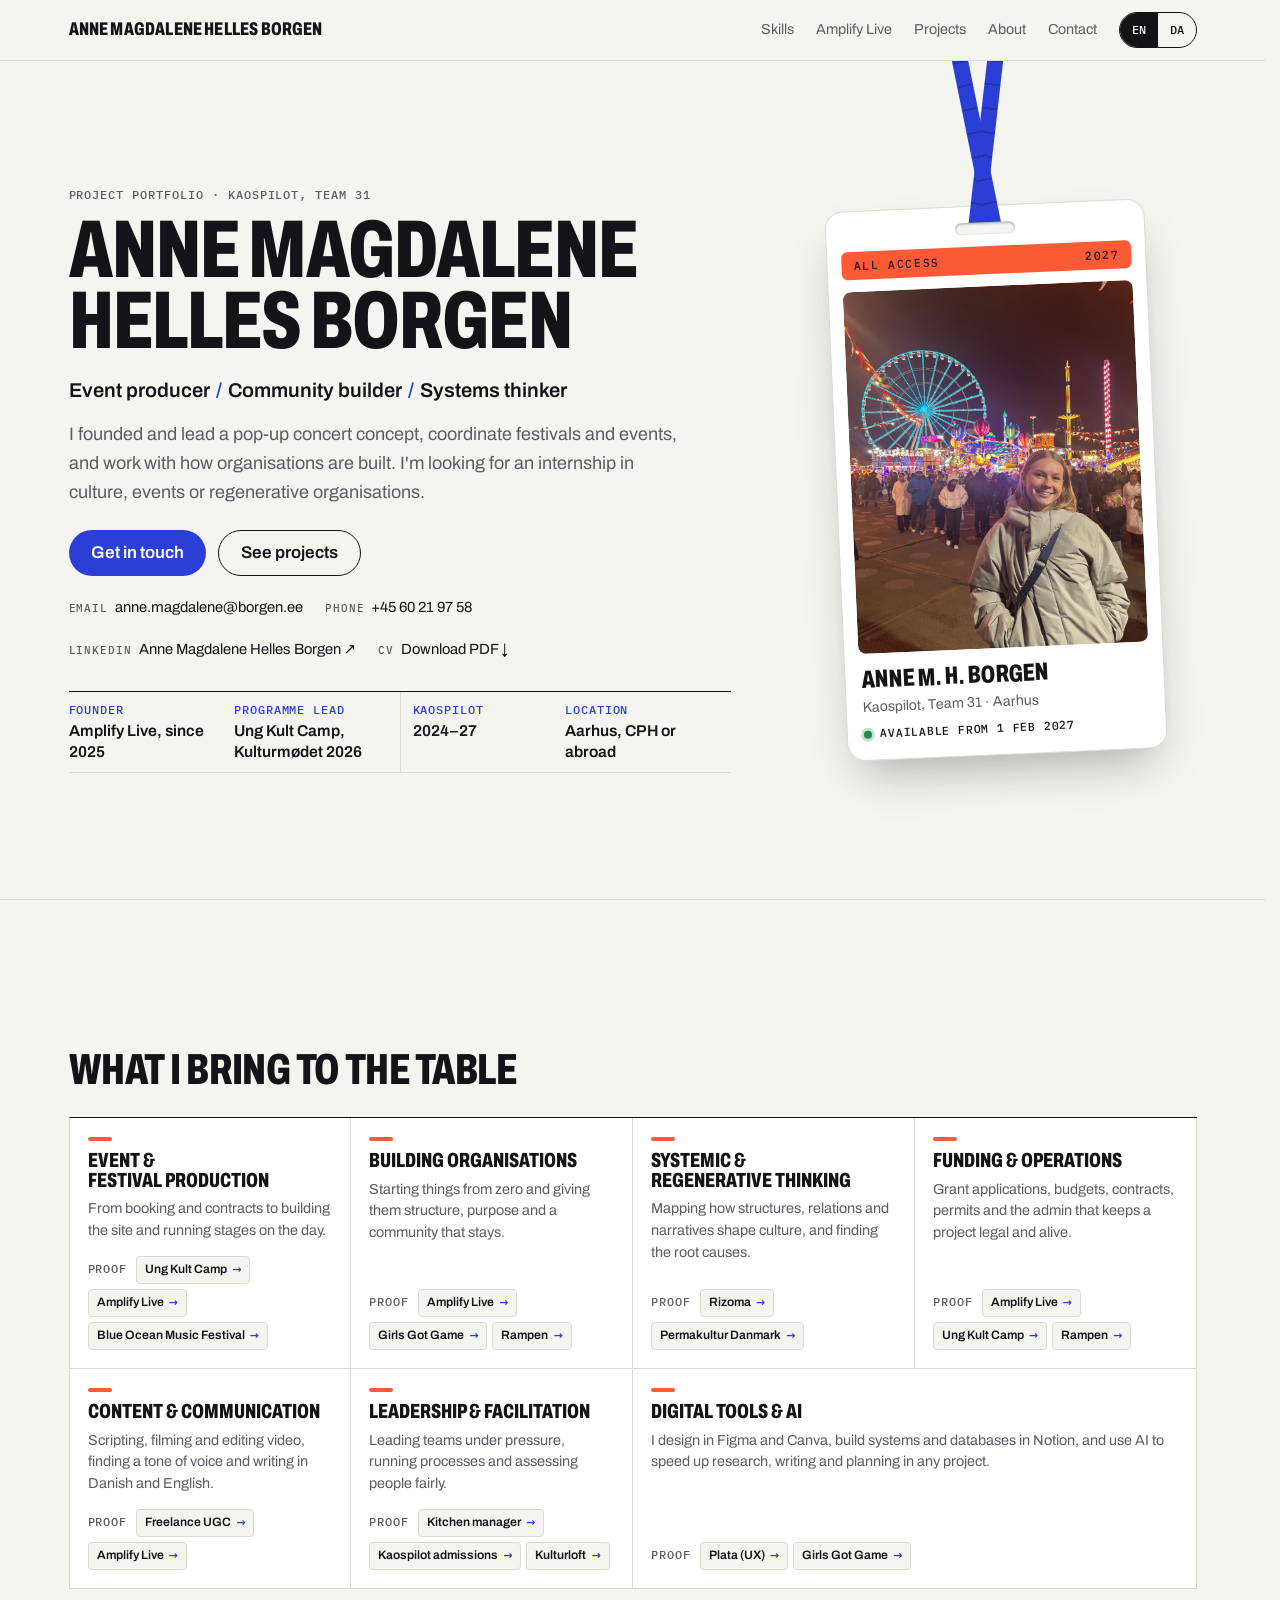
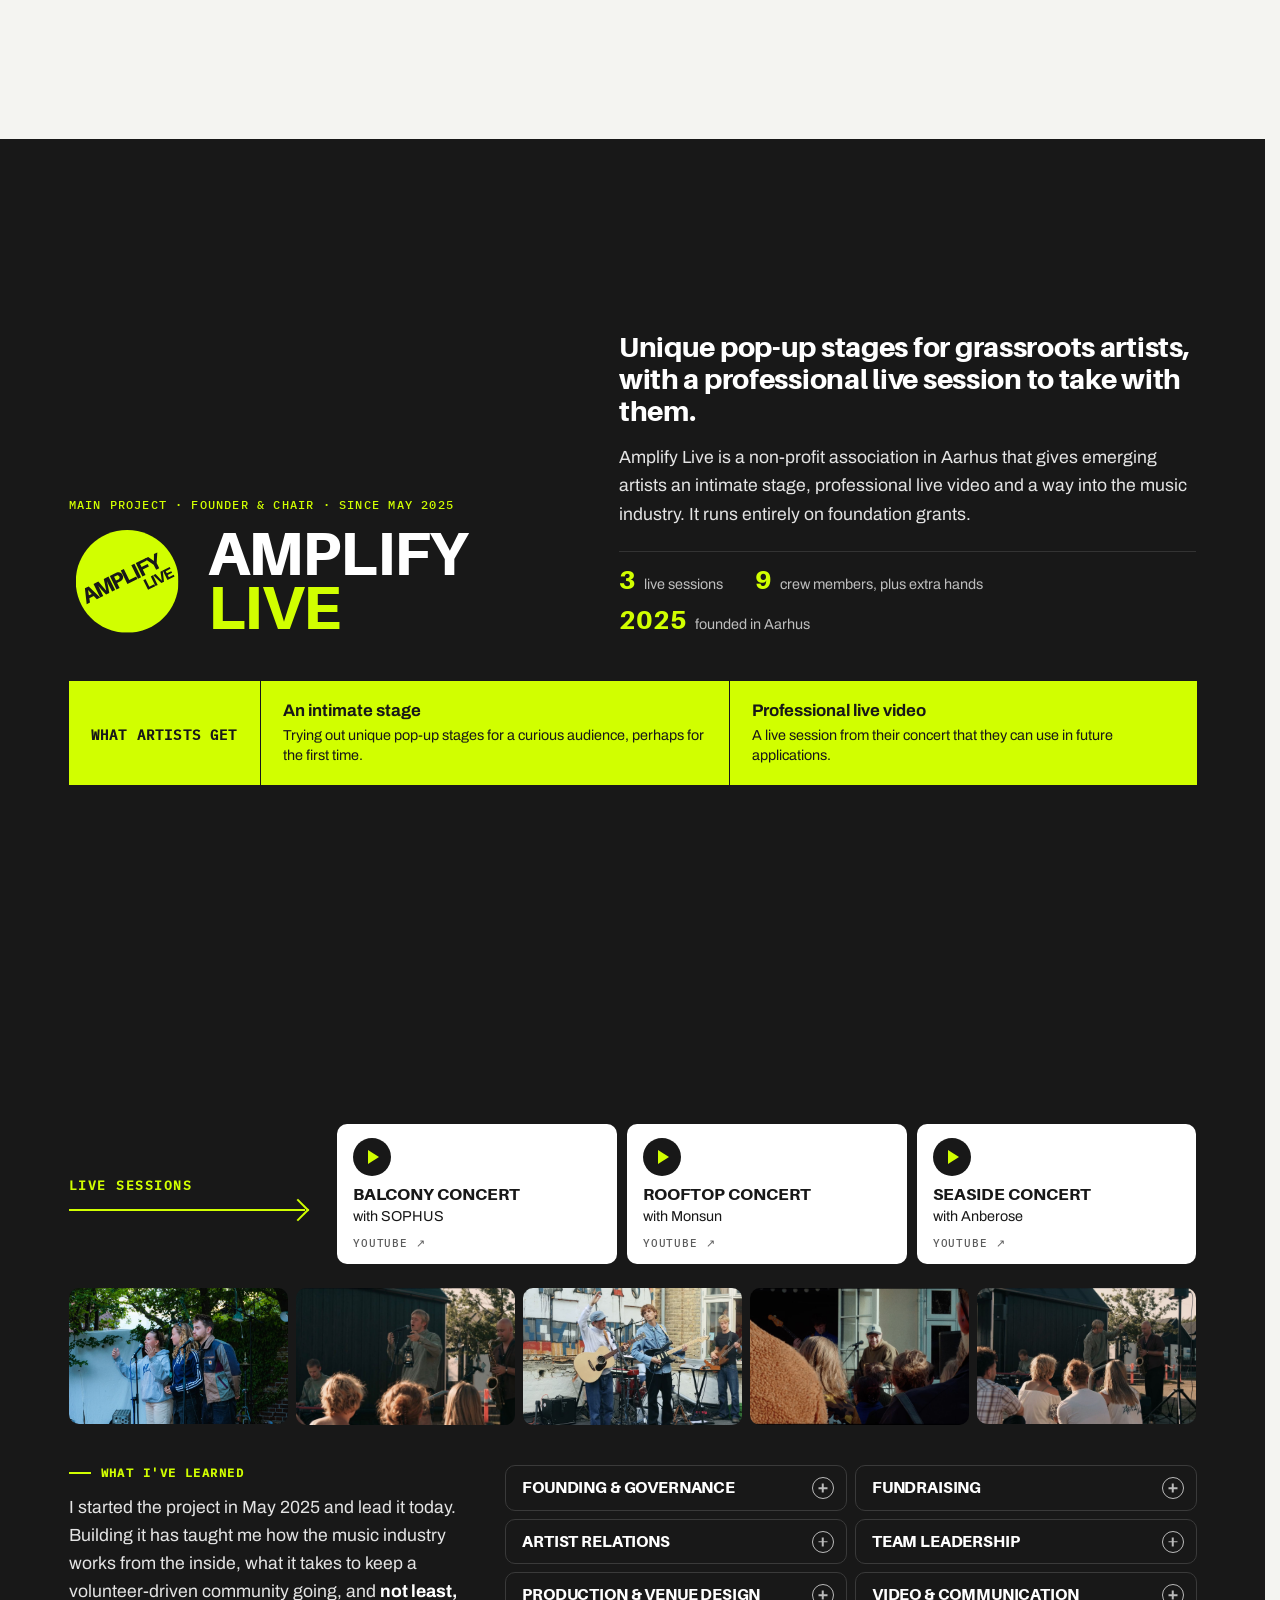
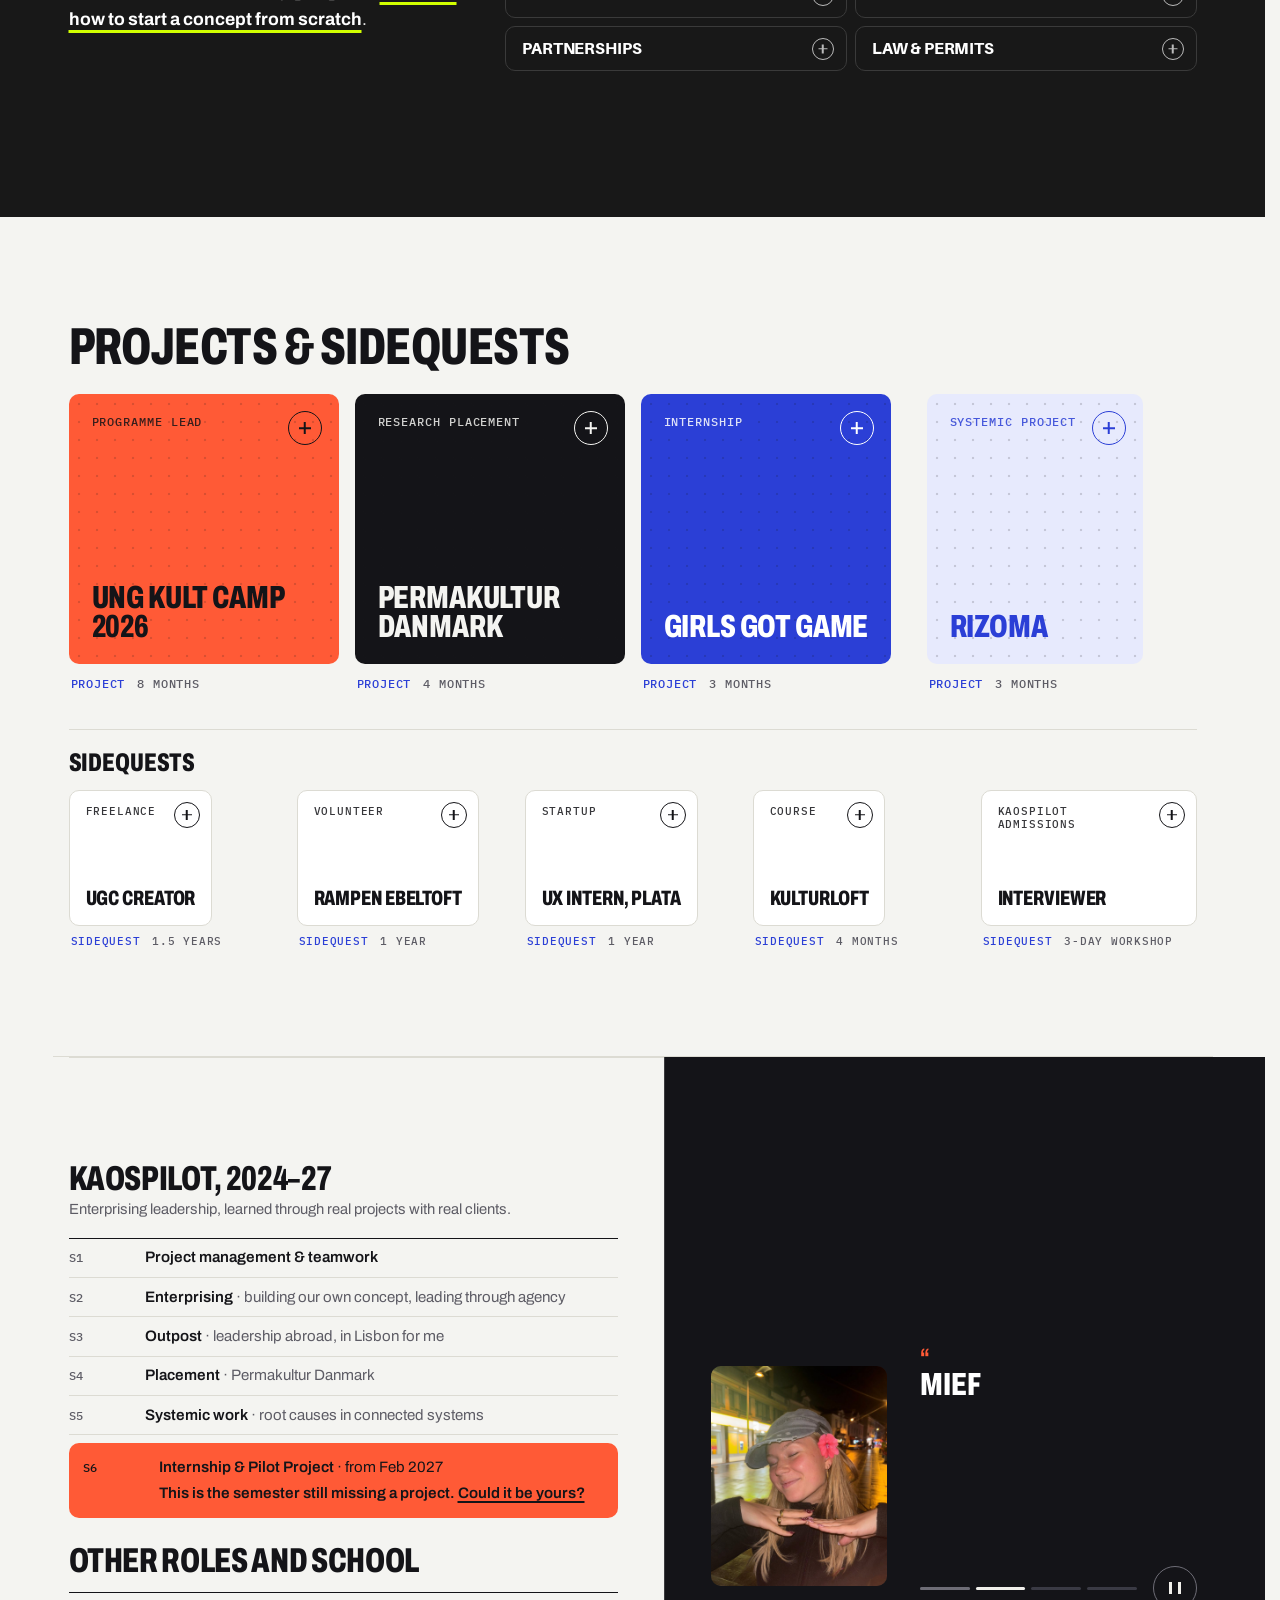
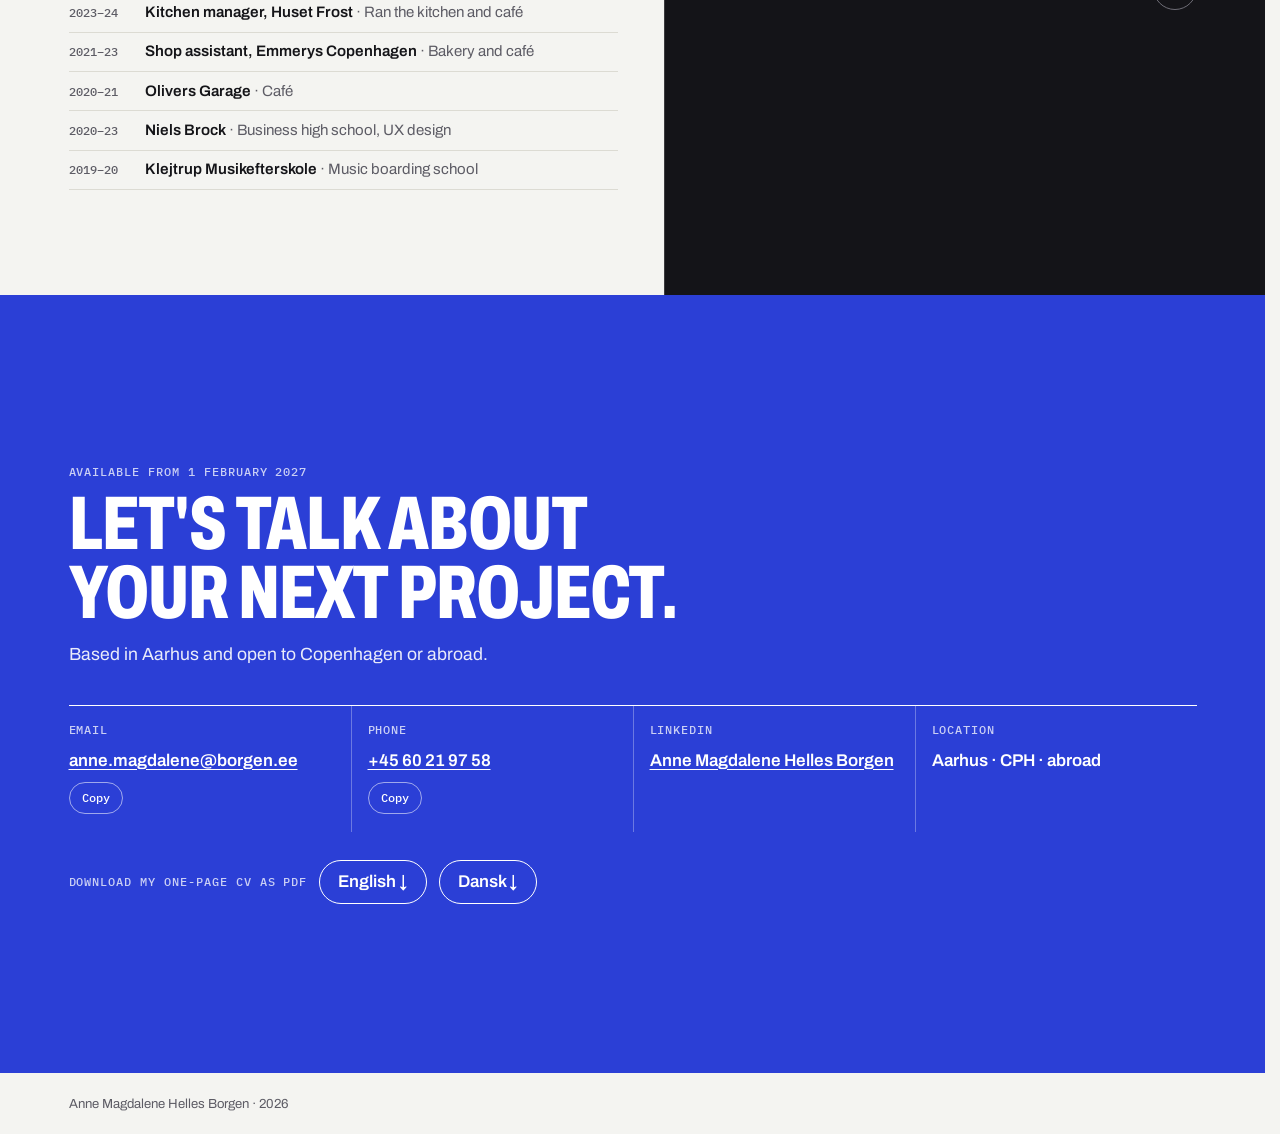
==== commit 7684f595: "Put Kaospilot beside About; "Scroll for more" cursor on Amplify Live - Desktop: Kaospilot and other " ====
--- a/index.html
+++ b/index.html
@@ -432,14 +432,24 @@
   #work{break-before:page}
   .skill,.q,.sem li,.tl li,.offer,.al-skill,.clist{break-inside:avoid}
 }
+/* Amplify Live: a "Scroll for more" label replaces the pointer (mouse and trackpad only),
+   in the style of cultureworks.dk. Links and buttons keep the normal pointer. */
+.al-cursor{display:none}
+@media (hover:hover) and (pointer:fine){
+  .al-cursor{display:block;position:fixed;left:0;top:0;z-index:25;pointer-events:none;background:var(--al-lime);color:var(--al-black);font:800 .72rem/1 "Aileron",var(--font);text-transform:uppercase;letter-spacing:.04em;white-space:nowrap;padding:5px 7px 4px;opacity:0;scale:.8;translate:-200px -200px;transition:opacity .18s,scale .18s}
+  .al-cursor.is-on{opacity:1;scale:1}
+  .al.cursor-on,.al.cursor-on *{cursor:none}
+  .al.cursor-on :is(a,button,[role="button"]),.al.cursor-on :is(a,button,[role="button"]) *{cursor:pointer}
+}
+@media (prefers-reduced-motion:reduce){.al-cursor{transition:none}}
 /* Full-screen sections: on laptops and desktops each section fills the screen
    below the nav bar, and one scroll or swipe moves exactly one section
    (CSS scroll snap, no script). Phones and print keep normal scrolling. */
 @media screen and (min-width:1024px) and (min-height:600px){
   :root{--barh:61px;--foot:61px;--screen:calc(100svh - var(--barh));--sec:clamp(28px,5.5vh,64px)}
   html{scroll-snap-type:y mandatory;scroll-padding-top:var(--barh)}
-  .hero,#skills,.al-screen,#work,#education,.about,.contact{scroll-snap-align:start;scroll-snap-stop:always;min-height:var(--screen);display:flex;flex-direction:column;justify-content:center}
-  .hero > .wrap,#skills > .wrap,#work > .wrap,#education > .wrap,.about > .wrap,.contact > .wrap{width:100%}
+  .hero,#skills,.al-screen,#work,.duo,.contact{scroll-snap-align:start;scroll-snap-stop:always;min-height:var(--screen);display:flex;flex-direction:column;justify-content:center}
+  .hero > .wrap,#skills > .wrap,#work > .wrap,.contact > .wrap{width:100%}
   .contact{min-height:calc(var(--screen) - var(--foot))}
   .hero{padding-block:clamp(20px,4vh,48px)}
   .hero h1{font-size:clamp(3.25rem,min(6.4vw,10.5vh),6.25rem);margin-top:12px}
@@ -475,6 +485,29 @@
   .wcard.project .wcover{min-height:clamp(190px,30vh,300px)}
   .wcard.project .wtitle{font-size:clamp(1.8rem,2.5vw,2.5rem)}
   .side-head{margin:clamp(24px,4vh,48px) 0 14px}
+  /* Kaospilot + other roles (left) and the About quotes (right) share one screen */
+  .duo{display:grid;grid-template-columns:minmax(0,1.12fr) minmax(0,1fr);max-width:1160px;margin:0 auto;padding-inline:16px;border-top:1px solid var(--border)}
+  .duo > section{display:flex;flex-direction:column;justify-content:center;border:0;min-width:0}
+  .duo > section > .wrap{max-width:none;margin:0;padding-inline:0;width:100%}
+  .duo #education > .wrap{padding-right:clamp(28px,3.6vw,56px)}
+  .duo .about{box-shadow:0 0 0 100vmax #141418;clip-path:inset(0 -100vmax 0 0)}
+  .duo .about > .wrap{padding-left:clamp(28px,3.6vw,56px)}
+  .duo .cols{grid-template-columns:minmax(0,1fr);gap:clamp(14px,3vh,36px)}
+  .duo section > .wrap{padding-block:clamp(20px,4vh,56px)}
+  .duo h2{font-size:clamp(1.6rem,min(2.7vw,4.6vh),2.4rem)}
+  .duo #education p{font-size:.92rem;margin-top:4px!important}
+  .sem,.tl{margin-top:clamp(10px,1.8vh,20px)}
+  .sem li,.tl li{grid-template-columns:64px minmax(0,1fr);padding:clamp(4px,.95vh,11px) 0;font-size:.95rem;line-height:1.4}
+  .sem .n,.tl .y{white-space:nowrap}
+  .sem li.now{margin-top:8px;padding:clamp(10px,1.6vh,14px) 14px}
+  .sem li.now .open{margin-top:4px;font-size:.95rem}
+  .tl span span{display:inline}
+  .tl span span::before{content:" · "}
+  .duo .story{grid-template-columns:minmax(0,.78fr) minmax(0,1.22fr);gap:clamp(20px,2.6vw,36px)}
+  .duo .q-t{font-size:clamp(1.7rem,2.5vw,2.6rem)}
+  .duo .q-d{font-size:.98rem;margin-top:12px}
+  .duo .qlist{min-height:12.5rem}
+  .duo .q-ctrl{margin-top:16px}
 }
 </style>
 </head>
@@ -650,6 +683,7 @@
     </div>
     </div>
     <div class="al-foot"></div>
+    <div class="al-cursor" aria-hidden="true"><span lang="en">Scroll for more</span><span lang="da">Scroll for mere</span></div>
   </div>
 </section>
 <section id="work">
@@ -731,6 +765,7 @@
     </ul>
   </div>
 </section>
+<div class="duo">
 <section id="education">
   <div class="wrap cols">
     <div>
@@ -791,6 +826,7 @@
     </div>
   </div>
 </section>
+</div>
 <section class="contact" id="contact">
   <div class="wrap">
     <p class="label" style="color:var(--amber)"><span lang="en">Available from 1 February 2027</span><span lang="da">Klar fra 1. februar 2027</span></p>
@@ -1083,7 +1119,7 @@
   var mq=matchMedia('screen and (min-width:1024px) and (min-height:600px)');
   var reduce=matchMedia('(prefers-reduced-motion: reduce)');
   var root=document.documentElement, bar=document.querySelector('.bar');
-  var sel='.hero,#skills,.al-screen,#work,#education,.about,.contact';
+  var sel='.hero,#skills,.al-screen,#work,.duo,.contact';
   var lastT=0,lastAbs=0,navT=-1e4,used=false,native=false,acc=0,idx=0;
   function screens(){return [].slice.call(document.querySelectorAll(sel))}
   function barH(){return bar?bar.getBoundingClientRect().height:0}
@@ -1128,5 +1164,33 @@
   },{passive:false});
 })();
 </script>
+<script>
+/* Amplify Live cursor label: follows the pointer with a little easing; hidden over links and
+   buttons, outside the section and while a project view is open. */
+(function(){
+  var al=document.getElementById('amplify'),lab=al&&al.querySelector('.al-cursor');if(!lab)return;
+  var fine=matchMedia('(hover:hover) and (pointer:fine)'),reduce=matchMedia('(prefers-reduced-motion: reduce)');
+  var root=document.documentElement,x=0,y=0,tx=0,ty=0,px=-1,py=-1,raf=0,on=false;
+  function clickable(el){return el.closest('a,button,[role="button"],input,select,textarea,label,summary')}
+  function update(){
+    var el=px<0?null:document.elementFromPoint(px,py);
+    var show=!!(el&&al.contains(el)&&!clickable(el)&&!root.classList.contains('wlock'));
+    if(show&&!on){x=tx;y=ty;place()}
+    on=show;al.classList.toggle('cursor-on',show);lab.classList.toggle('is-on',show);
+  }
+  function place(){lab.style.translate=(x-lab.offsetWidth/2)+'px '+(y-lab.offsetHeight/2)+'px'}
+  function tick(){
+    var k=reduce.matches?1:.35;x+=(tx-x)*k;y+=(ty-y)*k;place();
+    raf=(Math.abs(tx-x)>.3||Math.abs(ty-y)>.3)?requestAnimationFrame(tick):0;
+  }
+  addEventListener('pointermove',function(e){
+    if(!fine.matches||e.pointerType!=='mouse')return;
+    tx=px=e.clientX;ty=py=e.clientY;update();
+    if(on&&!raf)raf=requestAnimationFrame(tick);
+  },{passive:true});
+  addEventListener('scroll',update,{passive:true});
+  root.addEventListener('mouseleave',function(){px=-1;update()});
+})();
+</script>
 </body>
 </html>
